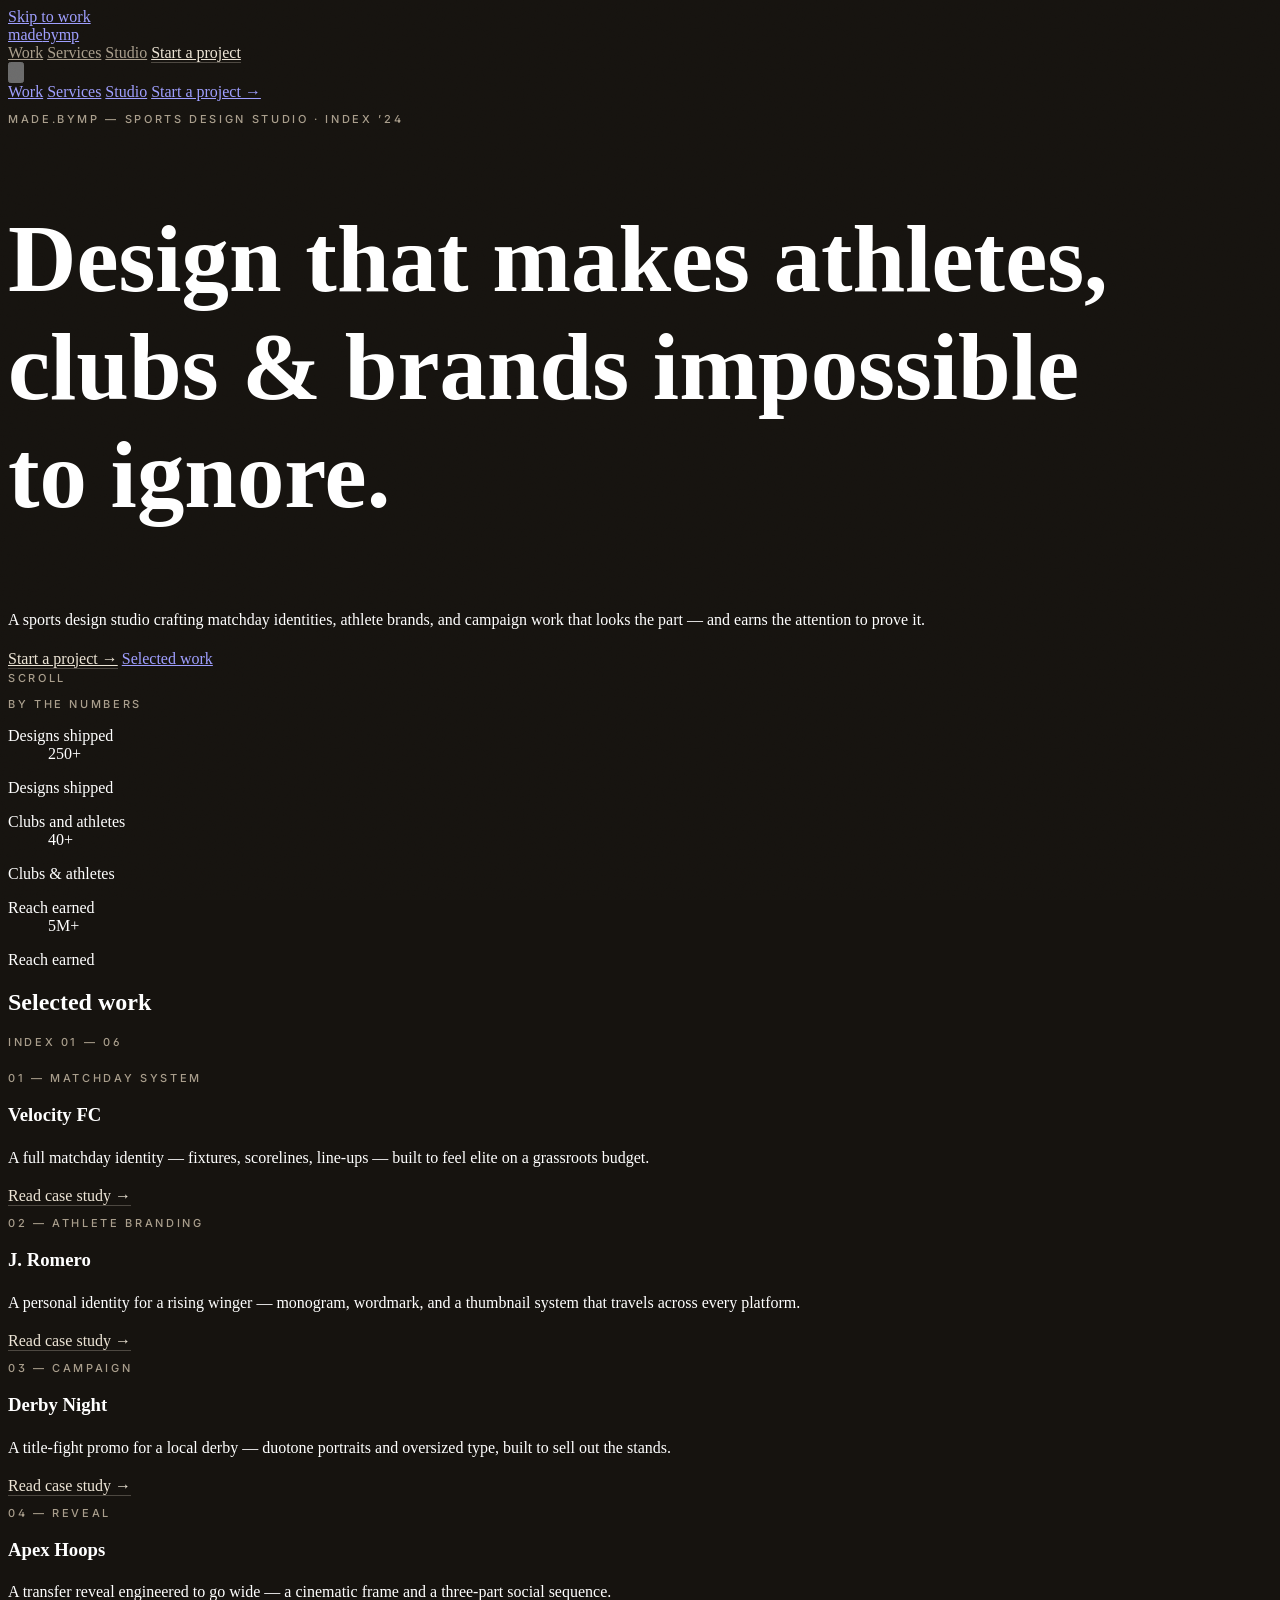
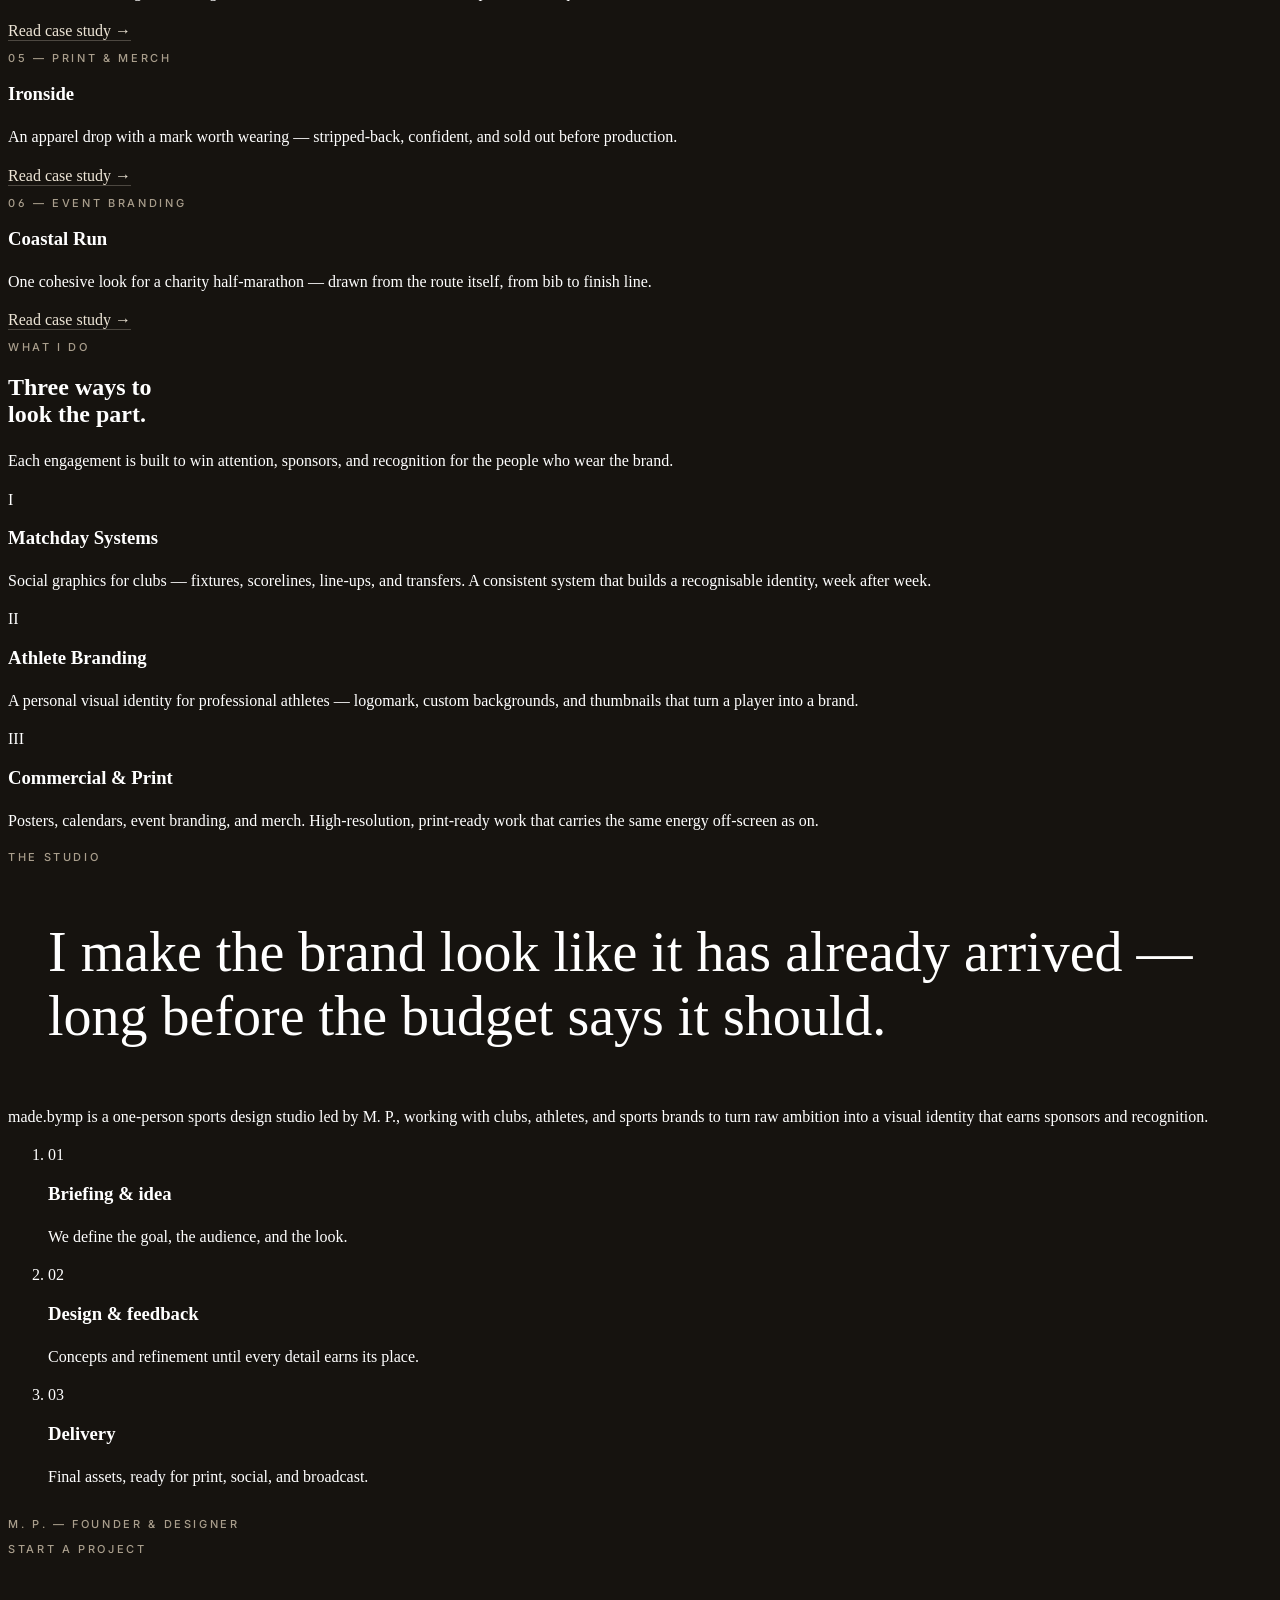
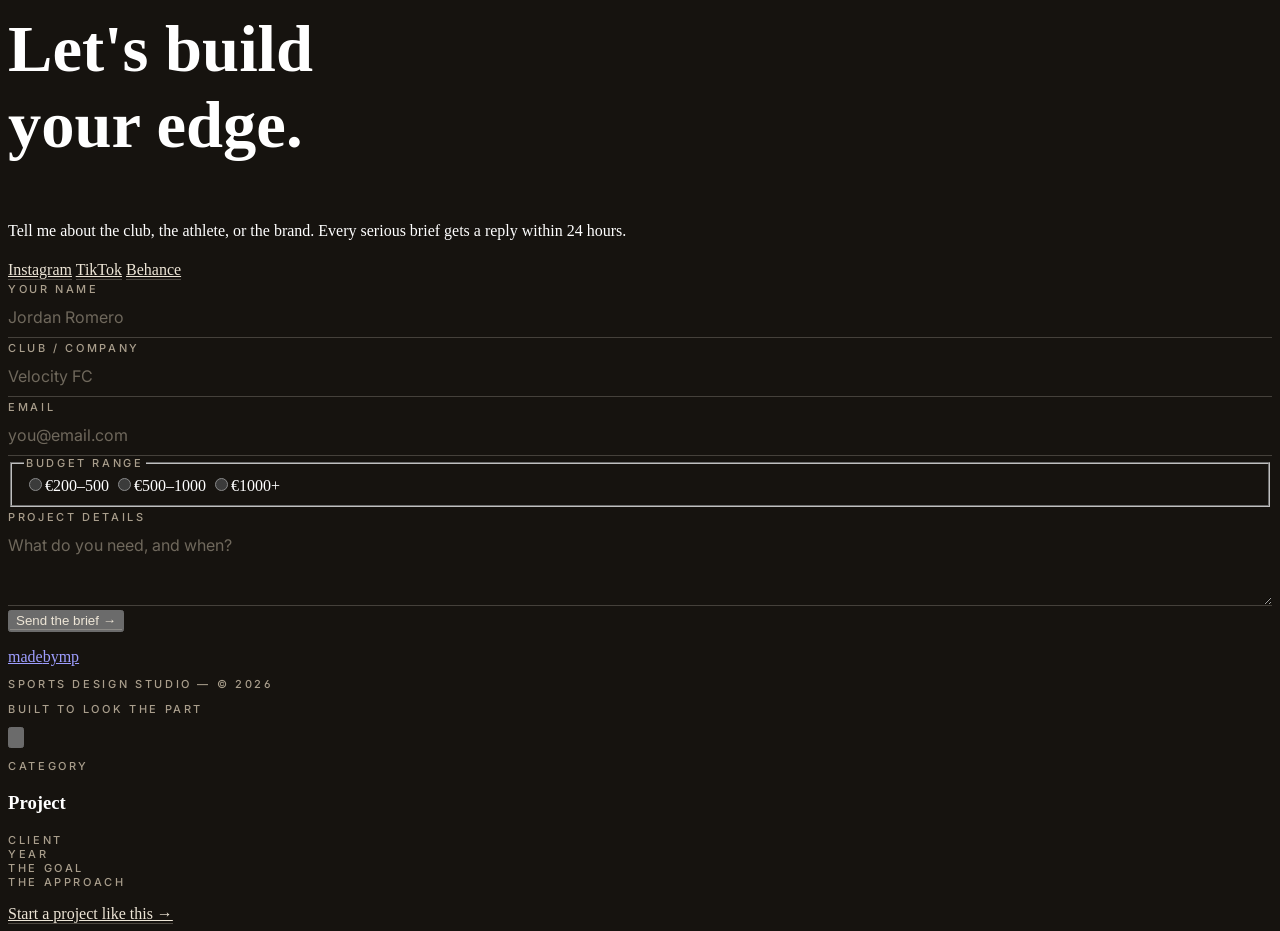
==== index.html @ 463c1ae0 "Add made.bymp sports design portfolio landing page Warm editorial single-page site (HTML + Tailwind " ====
<!DOCTYPE html>
<html lang="en" class="scroll-smooth">
<head>
  <meta charset="UTF-8" />
  <meta name="viewport" content="width=device-width, initial-scale=1.0" />
  <title>made.bymp — Sports Design Studio</title>
  <meta name="description" content="made.bymp — a sports design studio crafting matchday identities, athlete brands, and campaigns that look the part." />

  <!-- ============================================================= -->
  <!--  made.bymp · Sports Design Studio — Warm Editorial Lookbook    -->
  <!--  Stack: HTML + Tailwind (Play CDN) + Google Fonts (Fraunces/Inter)
  <!--                                                                -->
  <!--  >> ADD YOUR REAL CONTENT  (search this file for "EDIT:")      -->
  <!--   1. Drop images in /assets:  work-1.jpg … work-6.jpg, profile.jpg
  <!--      (sizes in assets/README.txt). Placeholders show until then.
  <!--   2. Stats numbers ...... STATS section                       -->
  <!--   3. Name / story ........ ABOUT section                       -->
  <!--   4. Socials ............. CONTACT section                      -->
  <!--   5. Email ............... <form data-email="…">               -->
  <!-- ============================================================= -->

  <link rel="preconnect" href="https://fonts.googleapis.com" />
  <link rel="preconnect" href="https://fonts.gstatic.com" crossorigin />
  <!-- Fraunces: warm optical serif (display, roman + italic). Inter: clean body. -->
  <link href="https://fonts.googleapis.com/css2?family=Fraunces:ital,opsz,wght@0,9..144,300;0,9..144,400;0,9..144,500;0,9..144,600;1,9..144,300;1,9..144,400;1,9..144,500&family=Inter:wght@400;500;600&display=swap" rel="stylesheet" />

  <script src="https://cdn.tailwindcss.com"></script>
  <script>
    tailwind.config = {
      theme: {
        extend: {
          colors: {
            bg:      '#16130F', // warm brown-black canvas
            surface: '#1E1A15', // raised surface (used sparingly)
            bone:    '#EDE5D6', // primary warm text
            stone:   '#A99E8C', // muted warm text
            clay:    '#C26B3F', // accent — tiny marks + hovers only
            line:    'rgba(237,229,214,0.12)',
          },
          fontFamily: {
            display: ['Fraunces', 'Georgia', 'serif'],
            sans:    ['Inter', 'system-ui', 'sans-serif'],
          },
          maxWidth: { shell: '1240px' },
        },
      },
    };
  </script>

  <style>
    :root { color-scheme: dark; }
    html, body { background:#16130F; }
    body { font-feature-settings: "ss01" on, "liga" on; }

    .font-display { font-optical-sizing: auto; }
    .prose-body { line-height: 1.65; }

    /* Eyebrow / catalogue label */
    .eyebrow {
      font-family: Inter, sans-serif; font-size: 11px; font-weight: 500;
      letter-spacing: 0.24em; text-transform: uppercase; color:#A99E8C;
    }

    /* Quiet typographic link with a clay underline that grows on hover */
    .link {
      position: relative; color:#EDE5D6; transition: color .25s ease;
      padding-bottom: 2px;
    }
    .link::after {
      content:''; position:absolute; left:0; bottom:0; height:1px; width:100%;
      background:currentColor; opacity:.25; transform: scaleX(1); transform-origin:left;
      transition: opacity .3s ease, background-color .3s ease;
    }
    .link:hover, .link:focus-visible { color:#C26B3F; }
    .link:hover::after, .link:focus-visible::after { opacity:1; background:#C26B3F; }

    /* Nav link: underline draws in from left */
    .nav-link { position:relative; color:#A99E8C; transition: color .25s ease; }
    .nav-link::after {
      content:''; position:absolute; left:0; bottom:-4px; height:1px; width:0; background:#C26B3F; transition: width .28s cubic-bezier(.16,1,.3,1);
    }
    .nav-link:hover, .nav-link:focus-visible { color:#EDE5D6; }
    .nav-link:hover::after, .nav-link:focus-visible::after { width:100%; }

    /* Underline-style form fields (no boxes) */
    .field {
      width:100%; background:transparent; border:0; border-bottom:1px solid rgba(237,229,214,0.22);
      padding:10px 0; color:#EDE5D6; font-family:Inter, sans-serif; font-size:16px;
      transition: border-color .25s ease;
    }
    .field::placeholder { color:#6f685c; }
    .field:focus { outline:none; border-color:#C26B3F; }
    textarea.field { resize:vertical; }

    /* Budget chips as quiet text toggles */
    .budget input:checked + span { color:#16130F; background:#EDE5D6; border-color:#EDE5D6; }
    .budget span { transition: color .2s ease, background-color .2s ease, border-color .2s ease; }

    /* Warm placeholder shown until real /assets images exist */
    .ph { position:relative; overflow:hidden; background:linear-gradient(150deg,#221d17 0%,#171410 100%); }
    .ph::after {
      content: attr(data-label); position:absolute; inset:0; display:flex; align-items:center; justify-content:center;
      font-family:Inter, sans-serif; font-size:11px; letter-spacing:.18em; text-transform:uppercase;
      color:rgba(237,229,214,0.28); text-align:center; padding:1rem;
    }
    img.is-broken { display:none; }

    /* Subtle film grain — warmth without glow. Static, very low opacity. */
    .grain {
      position:fixed; inset:0; z-index:1; pointer-events:none; opacity:.045; mix-blend-mode:overlay;
      background-image:url("data:image/svg+xml,%3Csvg xmlns='http://www.w3.org/2000/svg' width='180' height='180'%3E%3Cfilter id='n'%3E%3CfeTurbulence type='fractalNoise' baseFrequency='0.85' numOctaves='2'/%3E%3C/filter%3E%3Crect width='100%25' height='100%25' filter='url(%23n)'/%3E%3C/svg%3E");
    }

    .reveal { opacity:0; transform: translateY(20px); transition: opacity .8s cubic-bezier(.16,1,.3,1), transform .8s cubic-bezier(.16,1,.3,1); }
    .reveal.in { opacity:1; transform:none; }

    .work-img { transition: transform .7s cubic-bezier(.16,1,.3,1); }
    .work-item:hover .work-img { transform: scale(1.035); }

    @media (prefers-reduced-motion: reduce) {
      .reveal { opacity:1; transform:none; transition:none; }
      .work-img { transition:none; }
      html { scroll-behavior:auto; }
    }
  </style>
</head>

<body class="bg-bg font-sans text-bone antialiased selection:bg-clay selection:text-bone">
  <div class="grain" aria-hidden="true"></div>

  <a href="#work" class="sr-only focus:not-sr-only focus:fixed focus:z-50 focus:top-3 focus:left-3 focus:bg-bone focus:text-bg focus:px-4 focus:py-2 focus:rounded-sm focus:text-sm">Skip to work</a>

  <!-- ================= NAV ================= -->
  <header class="fixed inset-x-0 top-0 z-40">
    <div class="mx-auto max-w-shell px-5 sm:px-8">
      <nav class="flex items-center justify-between py-5">
        <a href="#top" class="group inline-flex items-baseline gap-1 font-display text-xl tracking-tight text-bone">
          <span>made</span><span class="mb-1 inline-block h-1.5 w-1.5 rounded-full bg-clay align-baseline"></span><span class="italic text-stone transition-colors group-hover:text-bone">bymp</span>
        </a>

        <div class="hidden items-center gap-9 text-sm md:flex">
          <a href="#work" class="nav-link">Work</a>
          <a href="#services" class="nav-link">Services</a>
          <a href="#about" class="nav-link">Studio</a>
          <a href="#contact" class="link text-sm">Start a project</a>
        </div>

        <button id="navToggle" aria-label="Open menu" aria-expanded="false" aria-controls="mobileMenu" class="md:hidden inline-flex h-10 w-10 items-center justify-center text-bone cursor-pointer">
          <svg class="h-5 w-5" viewBox="0 0 24 24" fill="none" stroke="currentColor" stroke-width="1.5" stroke-linecap="round"><path d="M3 7h18M3 17h18"/></svg>
        </button>
      </nav>

      <div id="mobileMenu" class="md:hidden hidden border-t border-line pb-4 pt-2">
        <a href="#work" class="block py-3 text-stone hover:text-bone">Work</a>
        <a href="#services" class="block py-3 text-stone hover:text-bone">Services</a>
        <a href="#about" class="block py-3 text-stone hover:text-bone">Studio</a>
        <a href="#contact" class="block py-3 text-clay">Start a project →</a>
      </div>
    </div>
  </header>

  <main id="top">
  <!-- ================= HERO (centered, max focus) ================= -->
  <section class="relative flex min-h-[100svh] flex-col items-center justify-center px-5 text-center sm:px-8">
    <p class="reveal eyebrow">made.bymp — Sports Design Studio · Index ’24</p>

    <h1 class="reveal mt-8 max-w-5xl font-display font-light leading-[1.02] tracking-[-0.01em] text-bone" style="font-size:clamp(2.6rem,7.4vw,6.4rem)">
      Design that makes athletes,<br class="hidden sm:block" />
      clubs &amp; brands <span class="italic font-normal text-bone">impossible<br class="hidden sm:block" /> to ignore.</span>
    </h1>

    <p class="reveal prose-body mt-9 max-w-xl text-base text-stone sm:text-lg">
      A sports design studio crafting matchday identities, athlete brands, and campaign work that looks the part — and earns the attention to prove it.
    </p>

    <div class="reveal mt-11 flex items-center gap-8">
      <a href="#contact" class="link text-base">Start a project →</a>
      <a href="#work" class="text-base text-stone transition-colors hover:text-bone">Selected work</a>
    </div>

    <div aria-hidden="true" class="absolute bottom-8 left-1/2 -translate-x-1/2">
      <span class="eyebrow text-[10px] text-stone/70">Scroll</span>
    </div>
  </section>

  <!-- ================= STATS (asymmetric editorial row) ================= -->
  <!-- EDIT: replace numbers + labels -->
  <section aria-label="By the numbers" class="border-t border-line">
    <div class="mx-auto max-w-shell px-5 py-16 sm:px-8 sm:py-20">
      <div class="grid gap-10 sm:grid-cols-12 sm:items-end">
        <p class="reveal eyebrow sm:col-span-3">By the numbers</p>
        <dl class="reveal grid grid-cols-1 gap-10 sm:col-span-9 sm:grid-cols-3">
          <div>
            <dt class="sr-only">Designs shipped</dt>
            <dd class="font-display text-5xl font-light leading-none text-bone sm:text-6xl">250<span class="text-clay">+</span></dd>
            <p class="mt-3 text-sm text-stone">Designs shipped</p>
          </div>
          <div>
            <dt class="sr-only">Clubs and athletes</dt>
            <dd class="font-display text-5xl font-light leading-none text-bone sm:text-6xl">40<span class="text-clay">+</span></dd>
            <p class="mt-3 text-sm text-stone">Clubs &amp; athletes</p>
          </div>
          <div>
            <dt class="sr-only">Reach earned</dt>
            <dd class="font-display text-5xl font-light leading-none text-bone sm:text-6xl">5<span class="text-clay">M+</span></dd>
            <p class="mt-3 text-sm text-stone">Reach earned</p>
          </div>
        </dl>
      </div>
    </div>
  </section>

  <!-- ================= SELECTED WORK (alternating editorial rows) ================= -->
  <!-- EDIT: drop images /assets/work-1.jpg … work-6.jpg ; edit case-study text on each .work-item -->
  <section id="work" class="scroll-mt-24 border-t border-line py-20 sm:py-28">
    <div class="mx-auto max-w-shell px-5 sm:px-8">
      <div class="reveal flex items-end justify-between">
        <h2 class="font-display text-4xl font-light tracking-[-0.01em] sm:text-6xl">Selected work</h2>
        <p class="eyebrow hidden sm:block">Index 01 — 06</p>
      </div>

      <div class="mt-16 space-y-20 sm:space-y-28">

        <!-- 01 — image left -->
        <article class="work-item reveal grid cursor-pointer gap-6 sm:grid-cols-12 sm:items-center" tabindex="0" role="button"
          data-title="Velocity FC — Matchday System" data-cat="Matchday System" data-client="Velocity FC" data-year="2024"
          data-goal="Give a semi-pro club a matchday identity that looked Champions-League-grade on a grassroots budget."
          data-approach="A modular template family with locked typography and a single warm accent, so every fixture, score, and line-up reads as the same club at a glance.">
          <div class="overflow-hidden sm:col-span-7">
            <div class="ph aspect-[16/11]" data-label="assets/work-1.jpg">
              <img src="assets/work-1.jpg" alt="Velocity FC matchday graphics system" loading="lazy" class="work-img h-full w-full object-cover" />
            </div>
          </div>
          <div class="sm:col-span-5 sm:pl-6">
            <p class="eyebrow">01 — Matchday System</p>
            <h3 class="mt-4 font-display text-3xl font-light leading-tight sm:text-4xl">Velocity FC</h3>
            <p class="prose-body mt-4 max-w-sm text-stone">A full matchday identity — fixtures, scorelines, line-ups — built to feel elite on a grassroots budget.</p>
            <span class="link mt-6 inline-block text-sm">Read case study →</span>
          </div>
        </article>

        <!-- 02 — image right, offset -->
        <article class="work-item reveal grid cursor-pointer gap-6 sm:grid-cols-12 sm:items-center" tabindex="0" role="button"
          data-title="J. Romero — Athlete Identity" data-cat="Athlete Branding" data-client="Jordan Romero" data-year="2024"
          data-goal="Build a personal brand for a rising winger ahead of a transfer window and a new YouTube channel."
          data-approach="A monogram, a confident wordmark, and a thumbnail system tuned for click-through — consistent across kit, socials, and video.">
          <div class="order-2 sm:order-1 sm:col-span-5 sm:pr-6">
            <p class="eyebrow">02 — Athlete Branding</p>
            <h3 class="mt-4 font-display text-3xl font-light leading-tight sm:text-4xl"><span class="italic">J.</span> Romero</h3>
            <p class="prose-body mt-4 max-w-sm text-stone">A personal identity for a rising winger — monogram, wordmark, and a thumbnail system that travels across every platform.</p>
            <span class="link mt-6 inline-block text-sm">Read case study →</span>
          </div>
          <div class="order-1 overflow-hidden sm:order-2 sm:col-span-7">
            <div class="ph aspect-[16/12]" data-label="assets/work-2.jpg">
              <img src="assets/work-2.jpg" alt="Jordan Romero athlete branding identity" loading="lazy" class="work-img h-full w-full object-cover" />
            </div>
          </div>
        </article>

        <!-- 03 — narrow image left, big caption (varied rhythm) -->
        <article class="work-item reveal grid cursor-pointer gap-6 sm:grid-cols-12 sm:items-center" tabindex="0" role="button"
          data-title="Derby Night — Campaign Poster" data-cat="Campaign" data-client="Northside Derby" data-year="2023"
          data-goal="Sell out a local derby with a poster that felt like a title-fight promo."
          data-approach="High-contrast duotone portraits, oversized condensed type, and a print-ready layout that scaled from story to A1.">
          <div class="overflow-hidden sm:col-span-5">
            <div class="ph aspect-[4/5]" data-label="assets/work-3.jpg">
              <img src="assets/work-3.jpg" alt="Northside Derby campaign poster" loading="lazy" class="work-img h-full w-full object-cover" />
            </div>
          </div>
          <div class="sm:col-span-7 sm:pl-6">
            <p class="eyebrow">03 — Campaign</p>
            <h3 class="mt-4 font-display text-3xl font-light leading-tight sm:text-5xl">Derby Night</h3>
            <p class="prose-body mt-4 max-w-md text-stone">A title-fight promo for a local derby — duotone portraits and oversized type, built to sell out the stands.</p>
            <span class="link mt-6 inline-block text-sm">Read case study →</span>
          </div>
        </article>

        <!-- 04 — image right -->
        <article class="work-item reveal grid cursor-pointer gap-6 sm:grid-cols-12 sm:items-center" tabindex="0" role="button"
          data-title="Apex Hoops — Transfer Reveal" data-cat="Matchday System" data-client="Apex Hoops" data-year="2024"
          data-goal="Make a signing announcement fans would share before the official club account posted it."
          data-approach="A cinematic reveal frame, jersey-number lockup, and a three-frame social sequence that built anticipation.">
          <div class="order-2 sm:order-1 sm:col-span-5 sm:pr-6">
            <p class="eyebrow">04 — Reveal</p>
            <h3 class="mt-4 font-display text-3xl font-light leading-tight sm:text-4xl">Apex Hoops</h3>
            <p class="prose-body mt-4 max-w-sm text-stone">A transfer reveal engineered to go wide — a cinematic frame and a three-part social sequence.</p>
            <span class="link mt-6 inline-block text-sm">Read case study →</span>
          </div>
          <div class="order-1 overflow-hidden sm:order-2 sm:col-span-7">
            <div class="ph aspect-[16/11]" data-label="assets/work-4.jpg">
              <img src="assets/work-4.jpg" alt="Apex Hoops transfer reveal graphic" loading="lazy" class="work-img h-full w-full object-cover" />
            </div>
          </div>
        </article>

        <!-- 05 — image left -->
        <article class="work-item reveal grid cursor-pointer gap-6 sm:grid-cols-12 sm:items-center" tabindex="0" role="button"
          data-title="Ironside Gym — Merch Line" data-cat="Print & Merch" data-client="Ironside Strength" data-year="2023"
          data-goal="Launch a gym apparel drop with a mark members would actually wear in the street."
          data-approach="A stripped-back wordmark, one warm hit of colour, and garment mockups that sold the drop before production.">
          <div class="overflow-hidden sm:col-span-7">
            <div class="ph aspect-[16/11]" data-label="assets/work-5.jpg">
              <img src="assets/work-5.jpg" alt="Ironside Strength merch line design" loading="lazy" class="work-img h-full w-full object-cover" />
            </div>
          </div>
          <div class="sm:col-span-5 sm:pl-6">
            <p class="eyebrow">05 — Print &amp; Merch</p>
            <h3 class="mt-4 font-display text-3xl font-light leading-tight sm:text-4xl">Ironside</h3>
            <p class="prose-body mt-4 max-w-sm text-stone">An apparel drop with a mark worth wearing — stripped-back, confident, and sold out before production.</p>
            <span class="link mt-6 inline-block text-sm">Read case study →</span>
          </div>
        </article>

        <!-- 06 — image right -->
        <article class="work-item reveal grid cursor-pointer gap-6 sm:grid-cols-12 sm:items-center" tabindex="0" role="button"
          data-title="Coastal Run — Event Branding" data-cat="Event Branding" data-client="Coastal Half Marathon" data-year="2024"
          data-goal="Give a charity half-marathon a cohesive look across bibs, banners, and the finish-line gantry."
          data-approach="A route-line motif drawn from the actual course, paired with a confident sans and a calm, warm palette.">
          <div class="order-2 sm:order-1 sm:col-span-5 sm:pr-6">
            <p class="eyebrow">06 — Event Branding</p>
            <h3 class="mt-4 font-display text-3xl font-light leading-tight sm:text-4xl"><span class="italic">Coastal</span> Run</h3>
            <p class="prose-body mt-4 max-w-sm text-stone">One cohesive look for a charity half-marathon — drawn from the route itself, from bib to finish line.</p>
            <span class="link mt-6 inline-block text-sm">Read case study →</span>
          </div>
          <div class="order-1 overflow-hidden sm:order-2 sm:col-span-7">
            <div class="ph aspect-[16/12]" data-label="assets/work-6.jpg">
              <img src="assets/work-6.jpg" alt="Coastal Half Marathon event branding" loading="lazy" class="work-img h-full w-full object-cover" />
            </div>
          </div>
        </article>

      </div>
    </div>
  </section>

  <!-- ================= SERVICES (split, heavy type contrast) ================= -->
  <section id="services" class="scroll-mt-24 border-t border-line py-20 sm:py-28">
    <div class="mx-auto max-w-shell px-5 sm:px-8">
      <div class="grid gap-12 sm:grid-cols-12">
        <!-- sticky statement column -->
        <div class="sm:col-span-4">
          <div class="sm:sticky sm:top-28">
            <p class="reveal eyebrow">What I do</p>
            <h2 class="reveal mt-5 font-display text-4xl font-light leading-[1.05] tracking-[-0.01em] sm:text-5xl">
              Three ways to<br /><span class="italic">look the part.</span>
            </h2>
            <p class="reveal prose-body mt-6 max-w-xs text-stone">Each engagement is built to win attention, sponsors, and recognition for the people who wear the brand.</p>
          </div>
        </div>

        <!-- enumerated service rows -->
        <div class="sm:col-span-8">
          <div class="reveal flex flex-col gap-px border-t border-line">
            <div class="grid gap-4 py-9 sm:grid-cols-12 sm:items-baseline">
              <span class="font-display text-2xl font-light text-clay sm:col-span-1">I</span>
              <div class="sm:col-span-11">
                <h3 class="font-display text-3xl font-light sm:text-4xl">Matchday Systems</h3>
                <p class="prose-body mt-3 max-w-md text-stone">Social graphics for clubs — fixtures, scorelines, line-ups, and transfers. A consistent system that builds a recognisable identity, week after week.</p>
              </div>
            </div>
            <div class="grid gap-4 border-t border-line py-9 sm:grid-cols-12 sm:items-baseline">
              <span class="font-display text-2xl font-light text-clay sm:col-span-1">II</span>
              <div class="sm:col-span-11">
                <h3 class="font-display text-3xl font-light sm:text-4xl">Athlete Branding</h3>
                <p class="prose-body mt-3 max-w-md text-stone">A personal visual identity for professional athletes — logomark, custom backgrounds, and thumbnails that turn a player into a brand.</p>
              </div>
            </div>
            <div class="grid gap-4 border-t border-line py-9 sm:grid-cols-12 sm:items-baseline">
              <span class="font-display text-2xl font-light text-clay sm:col-span-1">III</span>
              <div class="sm:col-span-11">
                <h3 class="font-display text-3xl font-light sm:text-4xl">Commercial &amp; Print</h3>
                <p class="prose-body mt-3 max-w-md text-stone">Posters, calendars, event branding, and merch. High-resolution, print-ready work that carries the same energy off-screen as on.</p>
              </div>
            </div>
          </div>
        </div>
      </div>
    </div>
  </section>

  <!-- ================= ABOUT + PROCESS (split, pull-quote) ================= -->
  <!-- EDIT: profile.jpg, real name, story -->
  <section id="about" class="scroll-mt-24 border-t border-line py-20 sm:py-28">
    <div class="mx-auto max-w-shell px-5 sm:px-8">
      <div class="grid gap-14 sm:grid-cols-12 sm:gap-12">
        <!-- pull quote statement -->
        <div class="sm:col-span-7">
          <p class="reveal eyebrow">The studio</p>
          <blockquote class="reveal mt-6 font-display font-light leading-[1.08] tracking-[-0.01em] text-bone" style="font-size:clamp(1.9rem,4.4vw,3.5rem)">
            I make the brand look like it has <span class="italic">already arrived</span> — long before the budget says it should.
          </blockquote>
          <p class="reveal prose-body mt-8 max-w-md text-stone">
            <!-- EDIT: swap in your real name/initial and story -->
            made.bymp is a one-person sports design studio led by <span class="text-bone">M. P.</span>, working with clubs, athletes, and sports brands to turn raw ambition into a visual identity that earns sponsors and recognition.
          </p>

          <!-- Process: a genuine sequence -->
          <ol class="reveal mt-12 max-w-md divide-y divide-line border-t border-line">
            <li class="flex gap-5 py-5">
              <span class="font-display text-lg font-light text-clay">01</span>
              <div><h3 class="font-display text-xl font-light">Briefing &amp; idea</h3><p class="prose-body mt-1 text-sm text-stone">We define the goal, the audience, and the look.</p></div>
            </li>
            <li class="flex gap-5 py-5">
              <span class="font-display text-lg font-light text-clay">02</span>
              <div><h3 class="font-display text-xl font-light">Design &amp; feedback</h3><p class="prose-body mt-1 text-sm text-stone">Concepts and refinement until every detail earns its place.</p></div>
            </li>
            <li class="flex gap-5 py-5">
              <span class="font-display text-lg font-light text-clay">03</span>
              <div><h3 class="font-display text-xl font-light">Delivery</h3><p class="prose-body mt-1 text-sm text-stone">Final assets, ready for print, social, and broadcast.</p></div>
            </li>
          </ol>
        </div>

        <!-- portrait -->
        <div class="reveal sm:col-span-5">
          <div class="ph aspect-[4/5]" data-label="assets/profile.jpg">
            <img src="assets/profile.jpg" alt="Portrait of M. P., founder of made.bymp" loading="lazy" class="h-full w-full object-cover" />
          </div>
          <p class="mt-4 eyebrow">M. P. — Founder &amp; Designer</p>
        </div>
      </div>
    </div>
  </section>

  <!-- ================= CONTACT (statement + underline form) ================= -->
  <!-- EDIT: data-email + socials -->
  <section id="contact" class="scroll-mt-24 border-t border-line py-20 sm:py-28">
    <div class="mx-auto max-w-shell px-5 sm:px-8">
      <div class="grid gap-14 sm:grid-cols-12 sm:gap-12">
        <div class="sm:col-span-5">
          <p class="reveal eyebrow">Start a project</p>
          <h2 class="reveal mt-6 font-display font-light leading-[1.04] tracking-[-0.01em]" style="font-size:clamp(2.4rem,5.2vw,4.5rem)">
            Let's build<br /><span class="italic">your edge.</span>
          </h2>
          <p class="reveal prose-body mt-6 max-w-xs text-stone">Tell me about the club, the athlete, or the brand. Every serious brief gets a reply within 24 hours.</p>
          <div class="reveal mt-9 flex flex-wrap gap-7 text-sm">
            <a href="#" class="link">Instagram</a>
            <a href="#" class="link">TikTok</a>
            <a href="#" class="link">Behance</a>
          </div>
        </div>

        <div class="reveal sm:col-span-7">
          <form id="briefForm" data-email="hello@madebymp.com" novalidate class="grid gap-8">
            <div class="grid gap-8 sm:grid-cols-2">
              <div>
                <label for="name" class="eyebrow mb-2 block">Your name</label>
                <input id="name" name="name" type="text" autocomplete="name" required class="field" placeholder="Jordan Romero" />
              </div>
              <div>
                <label for="org" class="eyebrow mb-2 block">Club / company</label>
                <input id="org" name="org" type="text" autocomplete="organization" class="field" placeholder="Velocity FC" />
              </div>
            </div>

            <div>
              <label for="email" class="eyebrow mb-2 block">Email</label>
              <input id="email" name="email" type="email" autocomplete="email" required class="field" placeholder="you@email.com" />
            </div>

            <fieldset>
              <legend class="eyebrow mb-3">Budget range</legend>
              <div class="flex flex-wrap gap-3">
                <label class="budget cursor-pointer"><input type="radio" name="budget" value="€200–€500" class="sr-only" /><span class="block border border-line px-4 py-2 text-sm text-stone">€200–500</span></label>
                <label class="budget cursor-pointer"><input type="radio" name="budget" value="€500–€1000" class="sr-only" /><span class="block border border-line px-4 py-2 text-sm text-stone">€500–1000</span></label>
                <label class="budget cursor-pointer"><input type="radio" name="budget" value="€1000+" class="sr-only" /><span class="block border border-line px-4 py-2 text-sm text-stone">€1000+</span></label>
              </div>
            </fieldset>

            <div>
              <label for="brief" class="eyebrow mb-2 block">Project details</label>
              <textarea id="brief" name="brief" rows="3" required class="field" placeholder="What do you need, and when?"></textarea>
            </div>

            <div class="flex items-center gap-6">
              <button type="submit" class="link text-base cursor-pointer">Send the brief →</button>
              <p id="formMsg" role="status" aria-live="polite" class="text-sm text-stone"></p>
            </div>
          </form>
        </div>
      </div>
    </div>
  </section>
  </main>

  <!-- ================= FOOTER ================= -->
  <footer class="border-t border-line py-10">
    <div class="mx-auto flex max-w-shell flex-col items-center justify-between gap-4 px-5 sm:flex-row sm:px-8">
      <a href="#top" class="inline-flex items-baseline gap-1 font-display text-lg">made<span class="mb-1 inline-block h-1 w-1 rounded-full bg-clay"></span><span class="italic text-stone">bymp</span></a>
      <p class="eyebrow text-stone/70">Sports Design Studio — © <span id="year">2024</span></p>
      <p class="eyebrow text-stone/70">Built to look the part</p>
    </div>
  </footer>

  <!-- ================= CASE-STUDY LIGHTBOX ================= -->
  <div id="lightbox" class="fixed inset-0 z-50 hidden items-center justify-center p-4">
    <div data-close class="absolute inset-0 bg-bg/90"></div>
    <div role="dialog" aria-modal="true" aria-labelledby="lbTitle" class="relative z-10 max-h-[88vh] w-full max-w-3xl overflow-y-auto bg-surface">
      <button data-close aria-label="Close" class="absolute right-4 top-4 z-10 inline-flex h-10 w-10 items-center justify-center text-bone cursor-pointer hover:text-clay">
        <svg class="h-5 w-5" viewBox="0 0 24 24" fill="none" stroke="currentColor" stroke-width="1.5" stroke-linecap="round"><path d="M6 6l12 12M18 6 6 18"/></svg>
      </button>
      <div class="ph aspect-[16/10] w-full" id="lbImageWrap" data-label="project image">
        <img id="lbImage" src="" alt="" class="h-full w-full object-cover" />
      </div>
      <div class="p-7 sm:p-10">
        <p id="lbCat" class="eyebrow text-clay">Category</p>
        <h3 id="lbTitle" class="mt-3 font-display text-3xl font-light sm:text-4xl">Project</h3>
        <dl class="mt-8 grid gap-7 sm:grid-cols-2">
          <div><dt class="eyebrow text-stone/70">Client</dt><dd id="lbClient" class="prose-body mt-2 text-bone"></dd></div>
          <div><dt class="eyebrow text-stone/70">Year</dt><dd id="lbYear" class="prose-body mt-2 text-bone"></dd></div>
          <div class="sm:col-span-2"><dt class="eyebrow text-stone/70">The goal</dt><dd id="lbGoal" class="prose-body mt-2 text-stone"></dd></div>
          <div class="sm:col-span-2"><dt class="eyebrow text-stone/70">The approach</dt><dd id="lbApproach" class="prose-body mt-2 text-stone"></dd></div>
        </dl>
        <a href="#contact" data-close class="link mt-9 inline-block text-sm">Start a project like this →</a>
      </div>
    </div>
  </div>

  <script>
    document.getElementById('year').textContent = new Date().getFullYear();

    // Broken image -> warm placeholder (clean preview before real assets exist)
    document.querySelectorAll('img').forEach(function (img) {
      img.addEventListener('error', function () { img.classList.add('is-broken'); });
      if (img.complete && img.naturalWidth === 0) img.classList.add('is-broken');
    });

    // Mobile nav
    var navToggle = document.getElementById('navToggle');
    var mobileMenu = document.getElementById('mobileMenu');
    navToggle.addEventListener('click', function () {
      var open = mobileMenu.classList.toggle('hidden') === false;
      navToggle.setAttribute('aria-expanded', String(open));
    });
    mobileMenu.querySelectorAll('a').forEach(function (a) {
      a.addEventListener('click', function () { mobileMenu.classList.add('hidden'); navToggle.setAttribute('aria-expanded', 'false'); });
    });

    // Scroll reveal
    var reduce = window.matchMedia('(prefers-reduced-motion: reduce)').matches;
    var reveals = document.querySelectorAll('.reveal');
    if (reduce || !('IntersectionObserver' in window)) {
      reveals.forEach(function (el) { el.classList.add('in'); });
    } else {
      var io = new IntersectionObserver(function (entries) {
        entries.forEach(function (e) { if (e.isIntersecting) { e.target.classList.add('in'); io.unobserve(e.target); } });
      }, { threshold: 0.12 });
      reveals.forEach(function (el) { io.observe(el); });
    }

    // Case-study lightbox
    var lightbox = document.getElementById('lightbox');
    var lastFocused = null;
    function openLightbox(item) {
      lastFocused = item;
      document.getElementById('lbTitle').textContent = item.dataset.title;
      document.getElementById('lbCat').textContent = item.dataset.cat;
      document.getElementById('lbClient').textContent = item.dataset.client;
      document.getElementById('lbYear').textContent = item.dataset.year;
      document.getElementById('lbGoal').textContent = item.dataset.goal;
      document.getElementById('lbApproach').textContent = item.dataset.approach;
      var img = item.querySelector('img'), lbImg = document.getElementById('lbImage');
      document.getElementById('lbImageWrap').setAttribute('data-label', item.dataset.title);
      lbImg.classList.remove('is-broken');
      lbImg.src = img.getAttribute('src'); lbImg.alt = img.getAttribute('alt');
      if (img.classList.contains('is-broken')) lbImg.classList.add('is-broken');
      lightbox.classList.remove('hidden'); lightbox.classList.add('flex');
      document.body.style.overflow = 'hidden';
      lightbox.querySelector('[data-close]').focus();
    }
    function closeLightbox() {
      lightbox.classList.add('hidden'); lightbox.classList.remove('flex');
      document.body.style.overflow = '';
      if (lastFocused) lastFocused.focus();
    }
    document.querySelectorAll('.work-item').forEach(function (item) {
      item.addEventListener('click', function () { openLightbox(item); });
      item.addEventListener('keydown', function (e) {
        if (e.key === 'Enter' || e.key === ' ') { e.preventDefault(); openLightbox(item); }
      });
    });
    lightbox.querySelectorAll('[data-close]').forEach(function (el) { el.addEventListener('click', closeLightbox); });
    document.addEventListener('keydown', function (e) {
      if (e.key === 'Escape' && !lightbox.classList.contains('hidden')) closeLightbox();
    });

    // Contact form -> pre-filled email (no backend). Swap to Formspree/Getform for inbox delivery.
    var form = document.getElementById('briefForm');
    form.addEventListener('submit', function (e) {
      e.preventDefault();
      if (!form.checkValidity()) { form.reportValidity(); return; }
      var to = form.getAttribute('data-email');
      var name = form.name.value, org = form.org.value || '—', email = form.email.value;
      var budget = (form.querySelector('input[name="budget"]:checked') || {}).value || 'Not set';
      var brief = form.brief.value;
      var subject = 'New project brief — ' + name;
      var body = 'Name: ' + name + '\r\nClub/Company: ' + org + '\r\nEmail: ' + email +
                 '\r\nBudget: ' + budget + '\r\n\r\nProject:\r\n' + brief;
      document.getElementById('formMsg').textContent = 'Opening your email app…';
      window.location.href = 'mailto:' + to + '?subject=' + encodeURIComponent(subject) + '&body=' + encodeURIComponent(body);
    });
  </script>
</body>
</html>
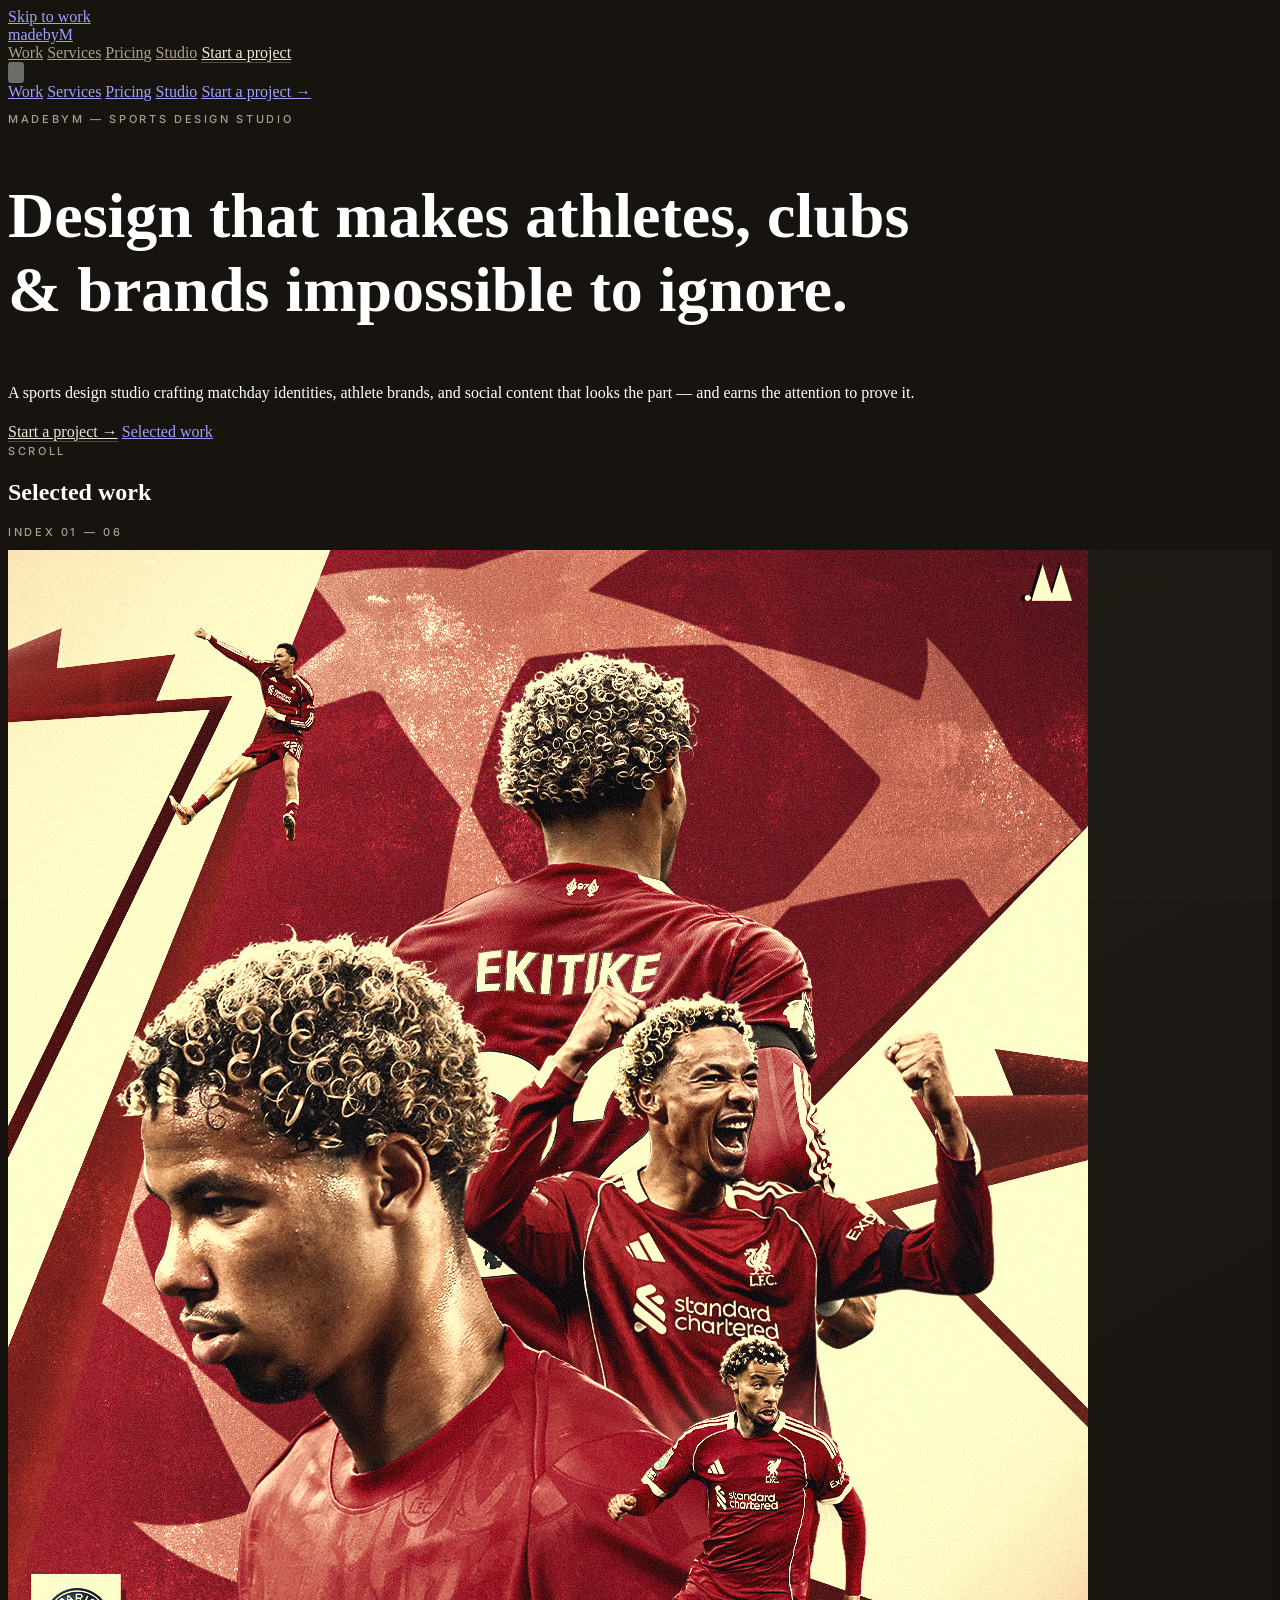
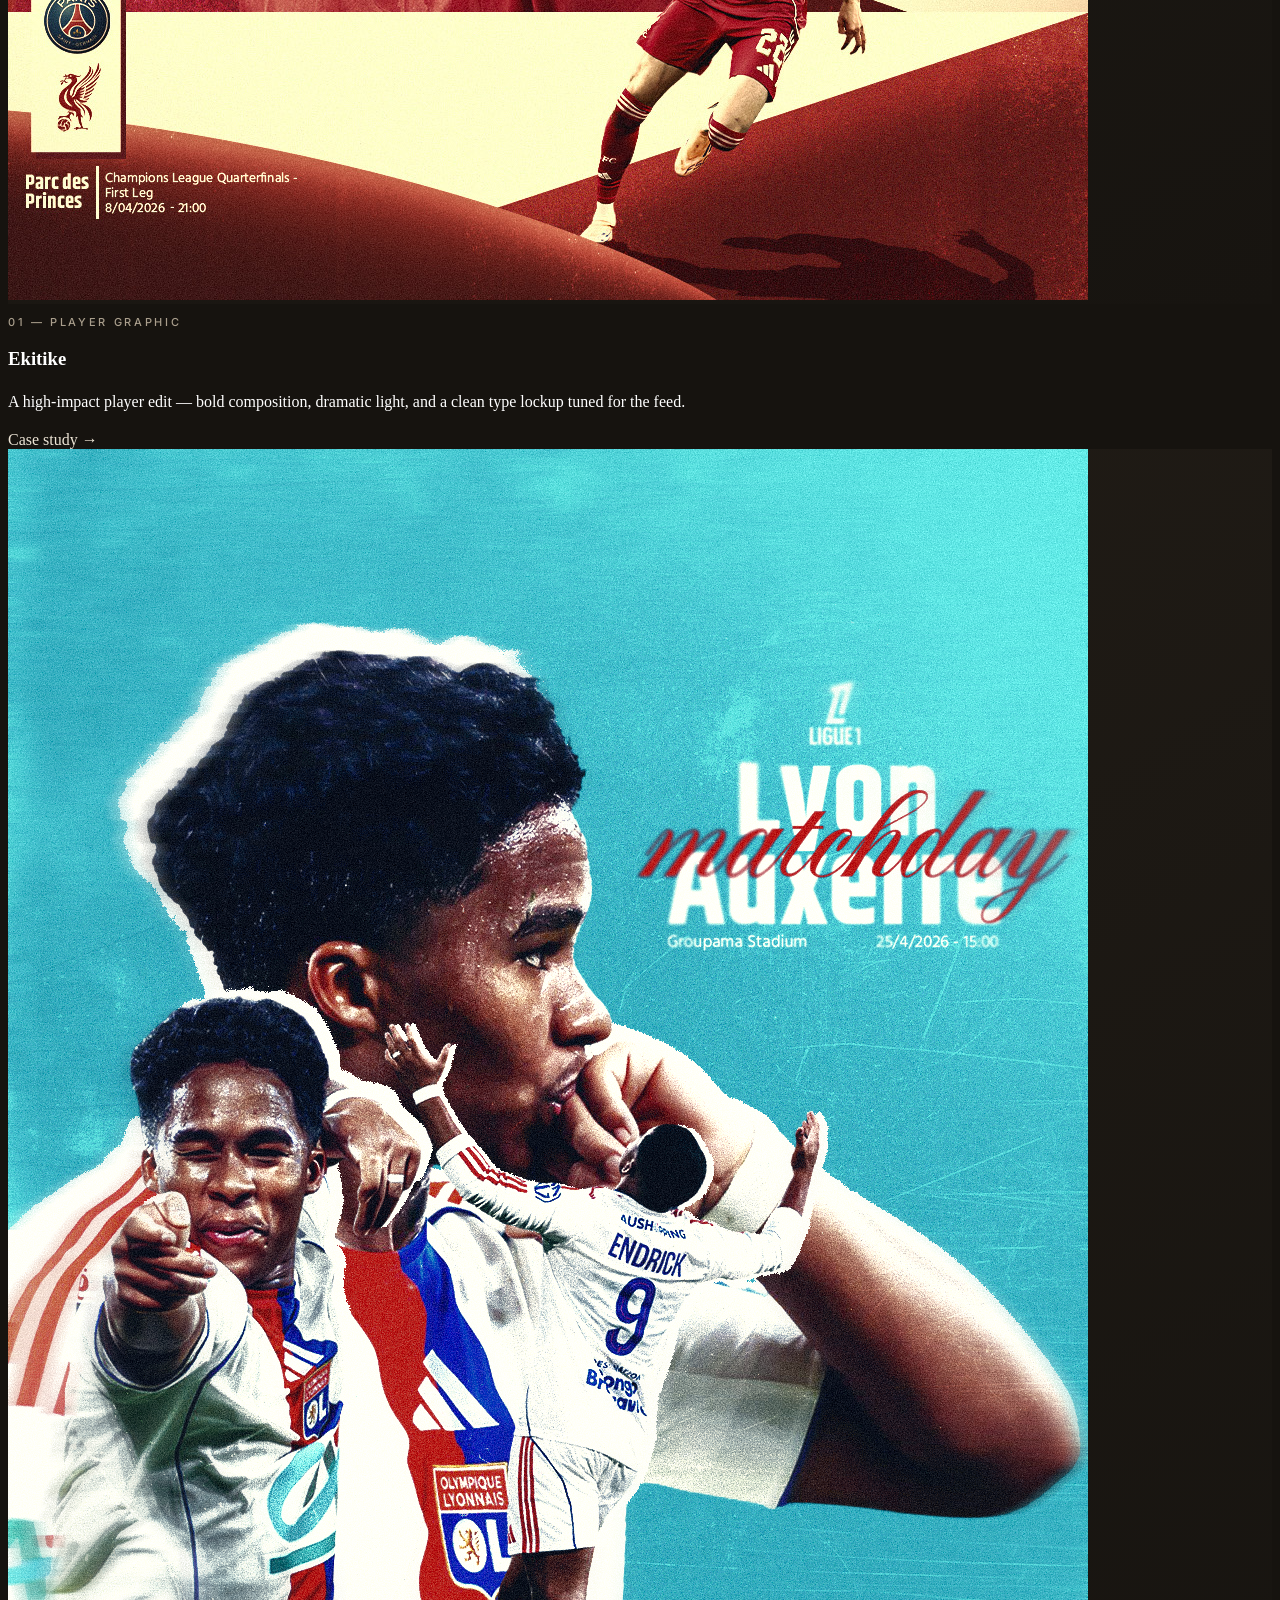
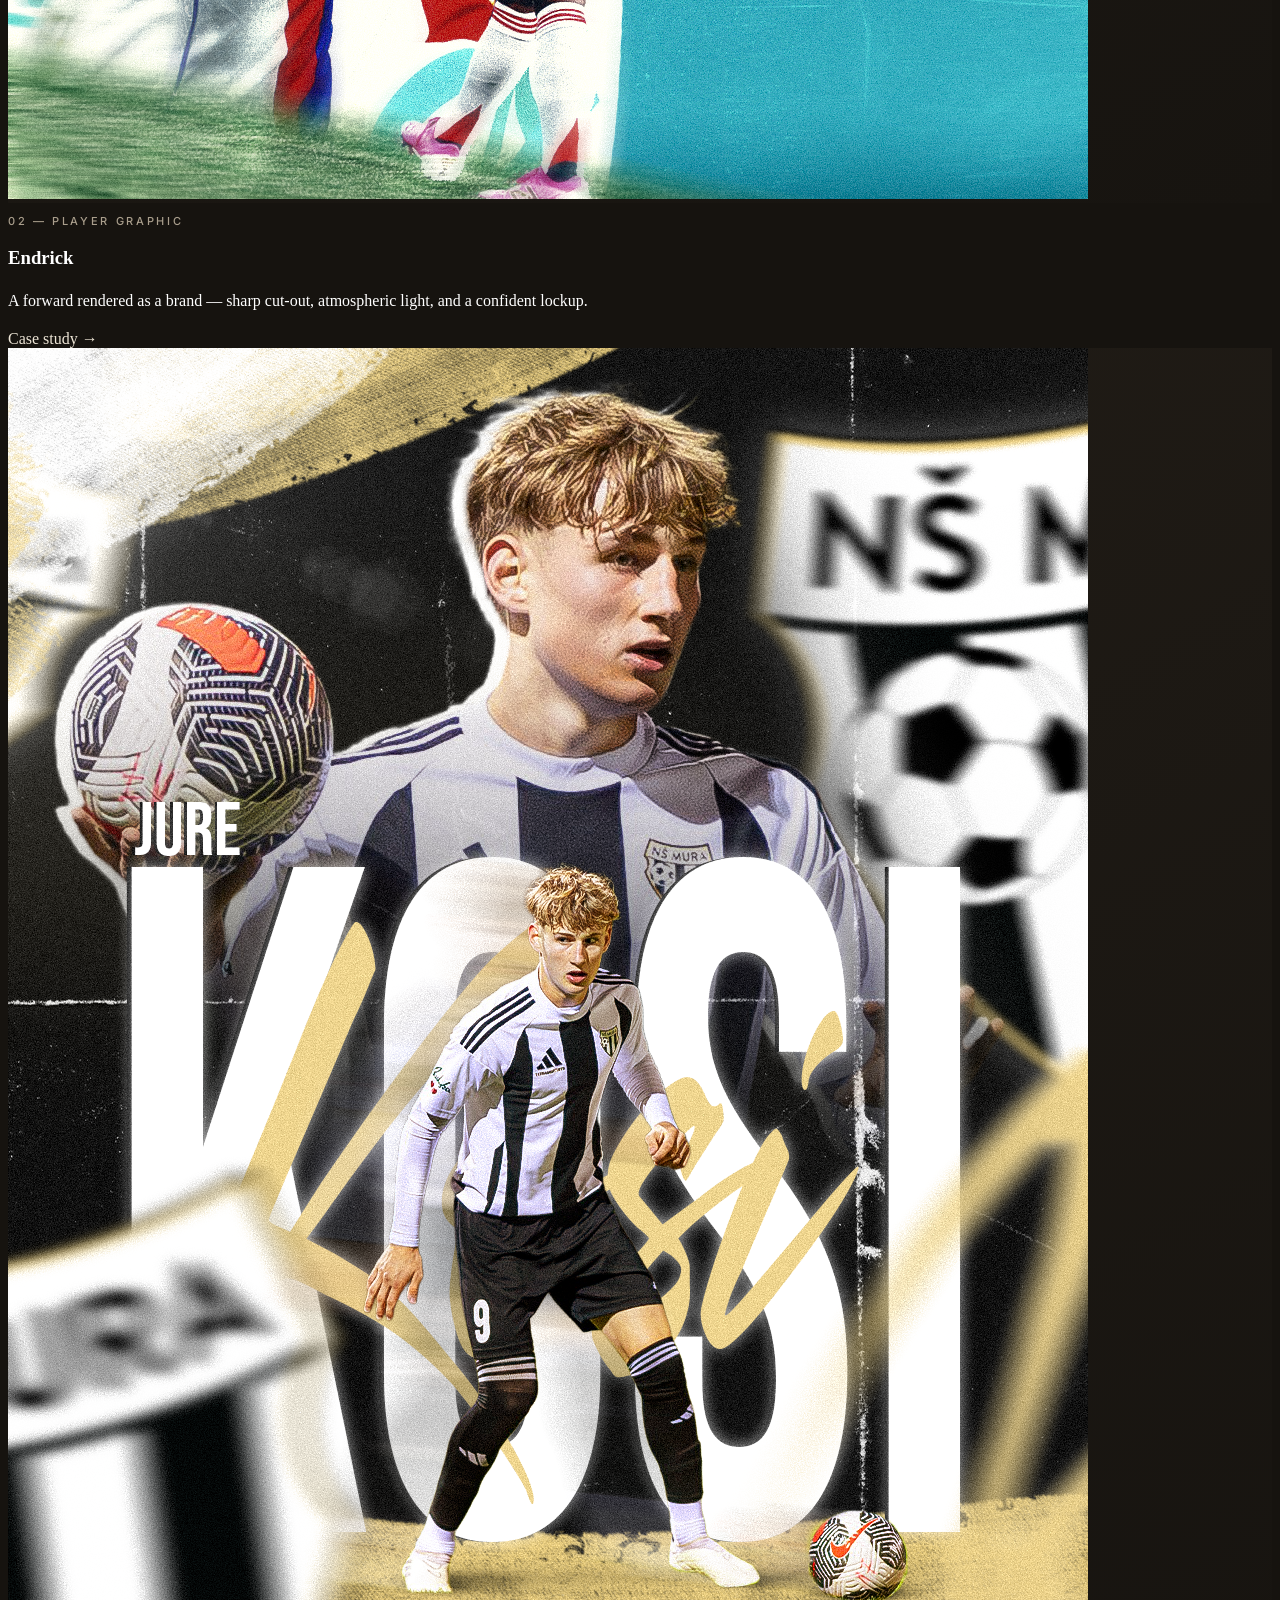
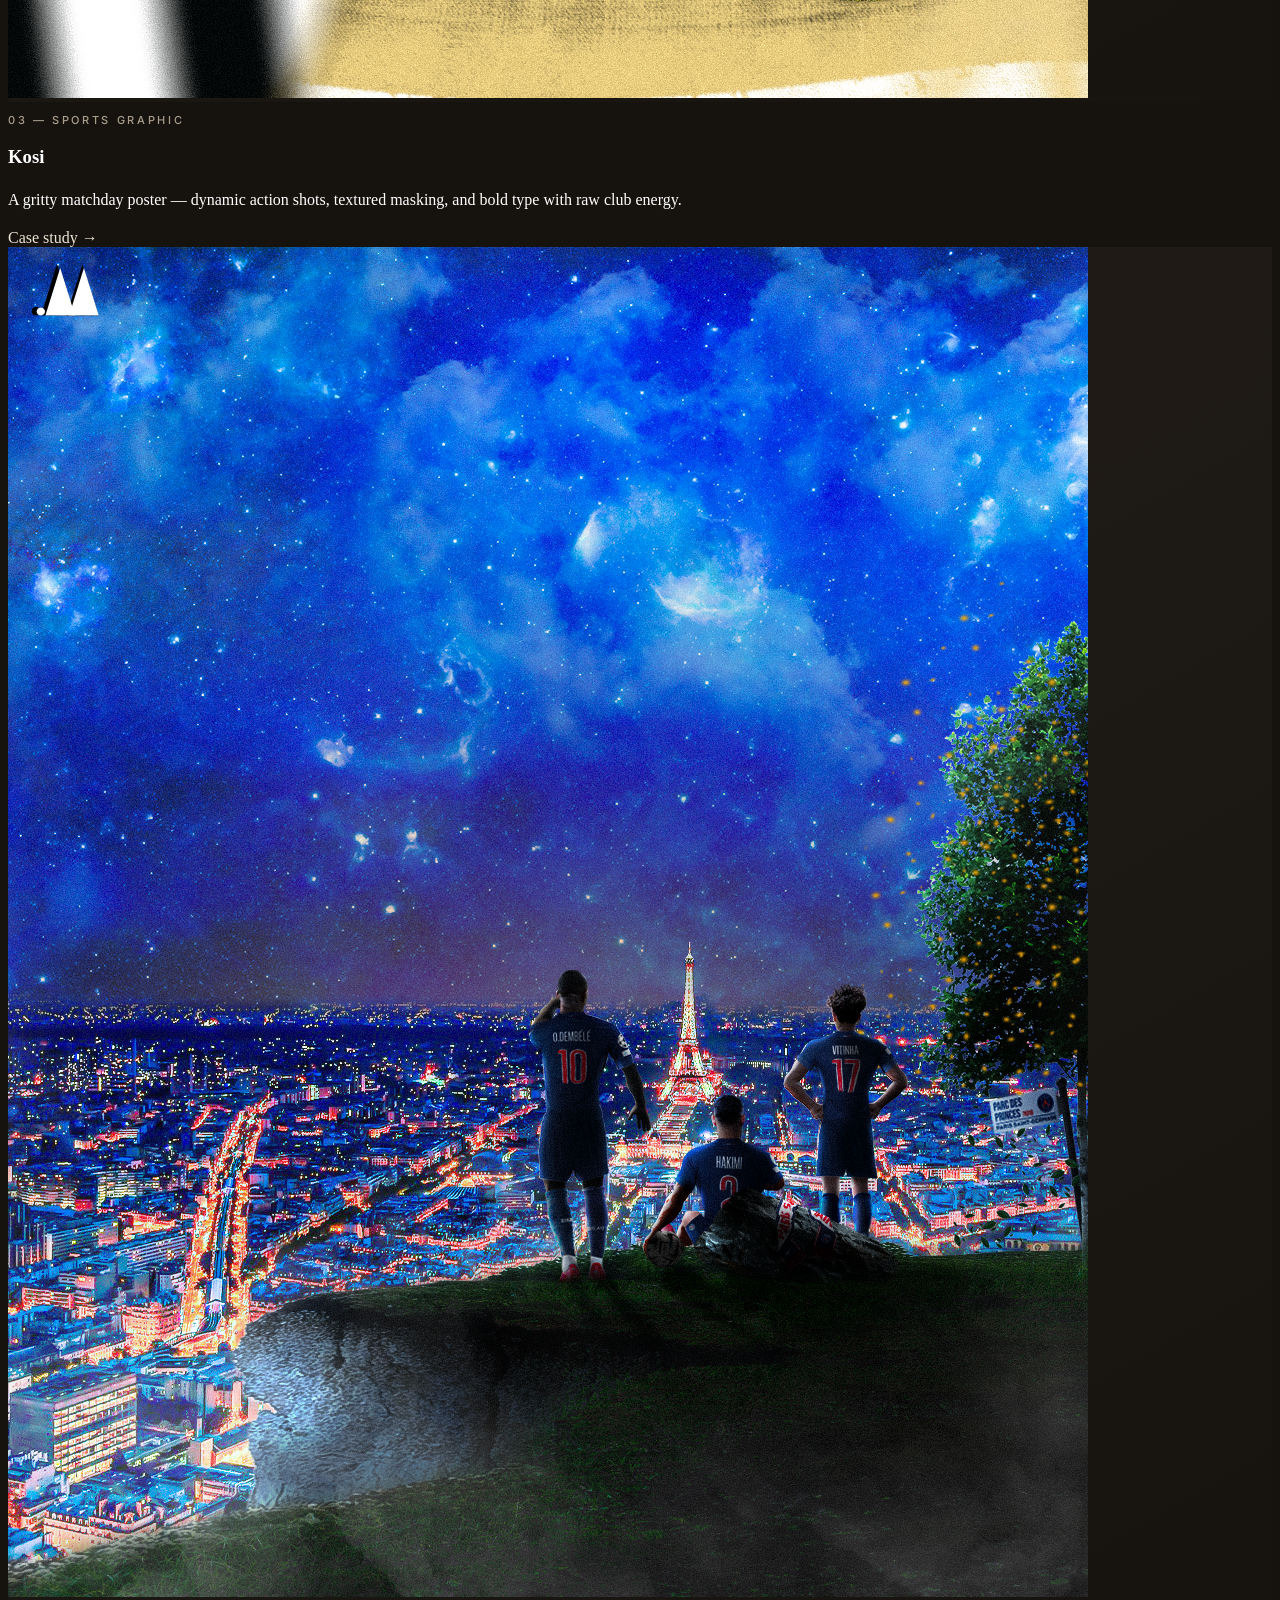
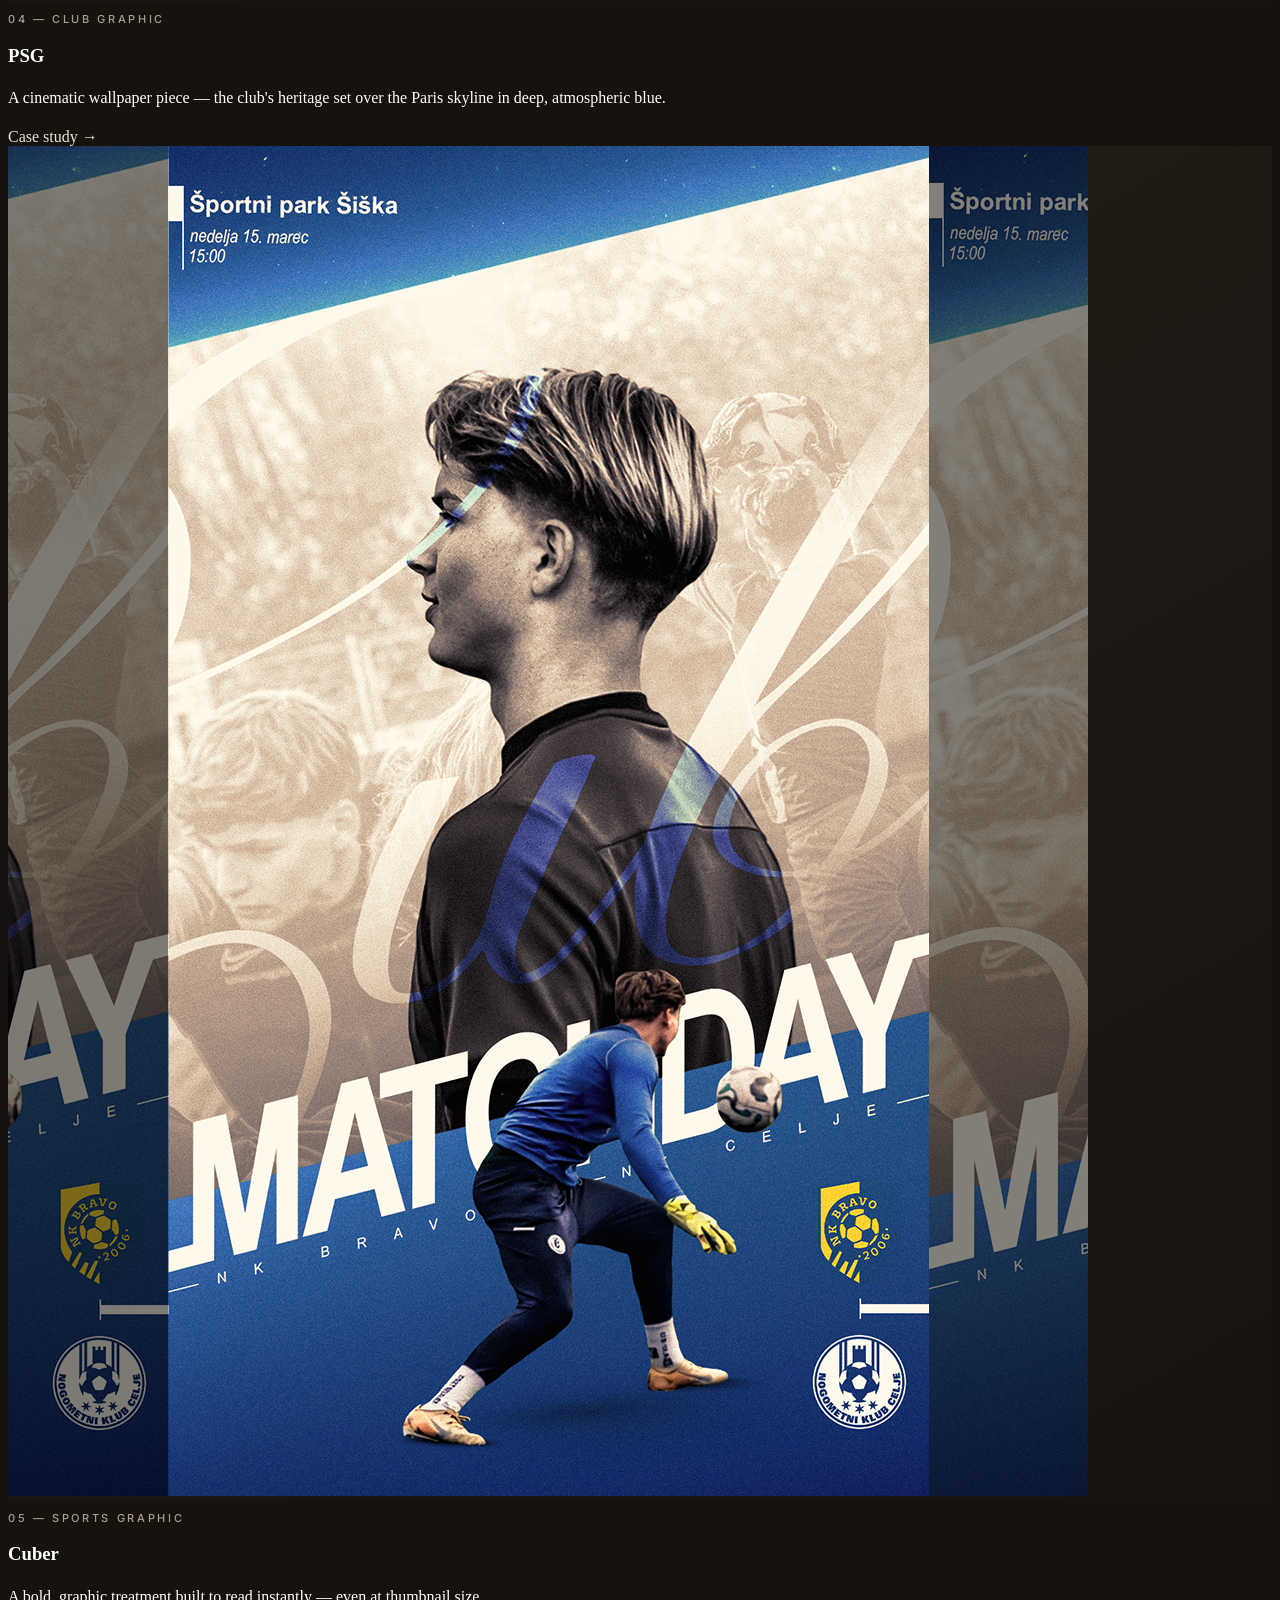
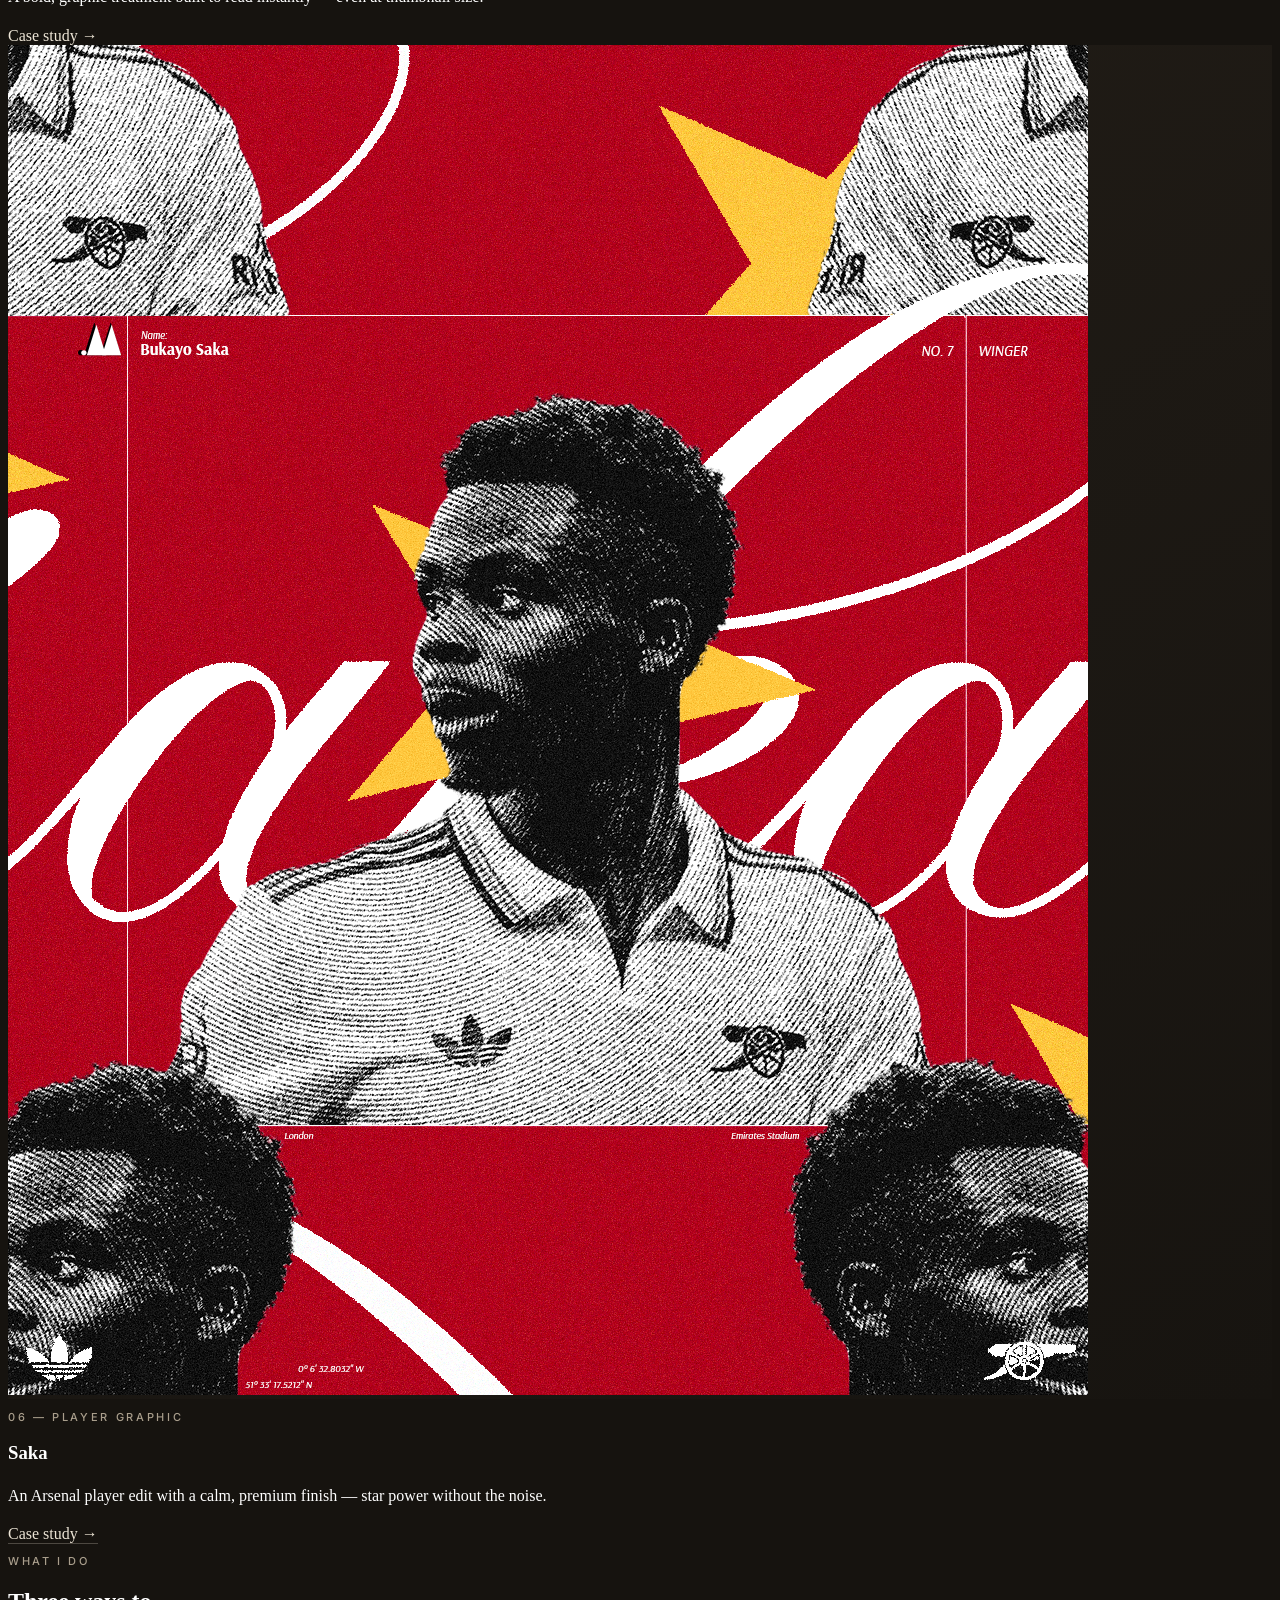
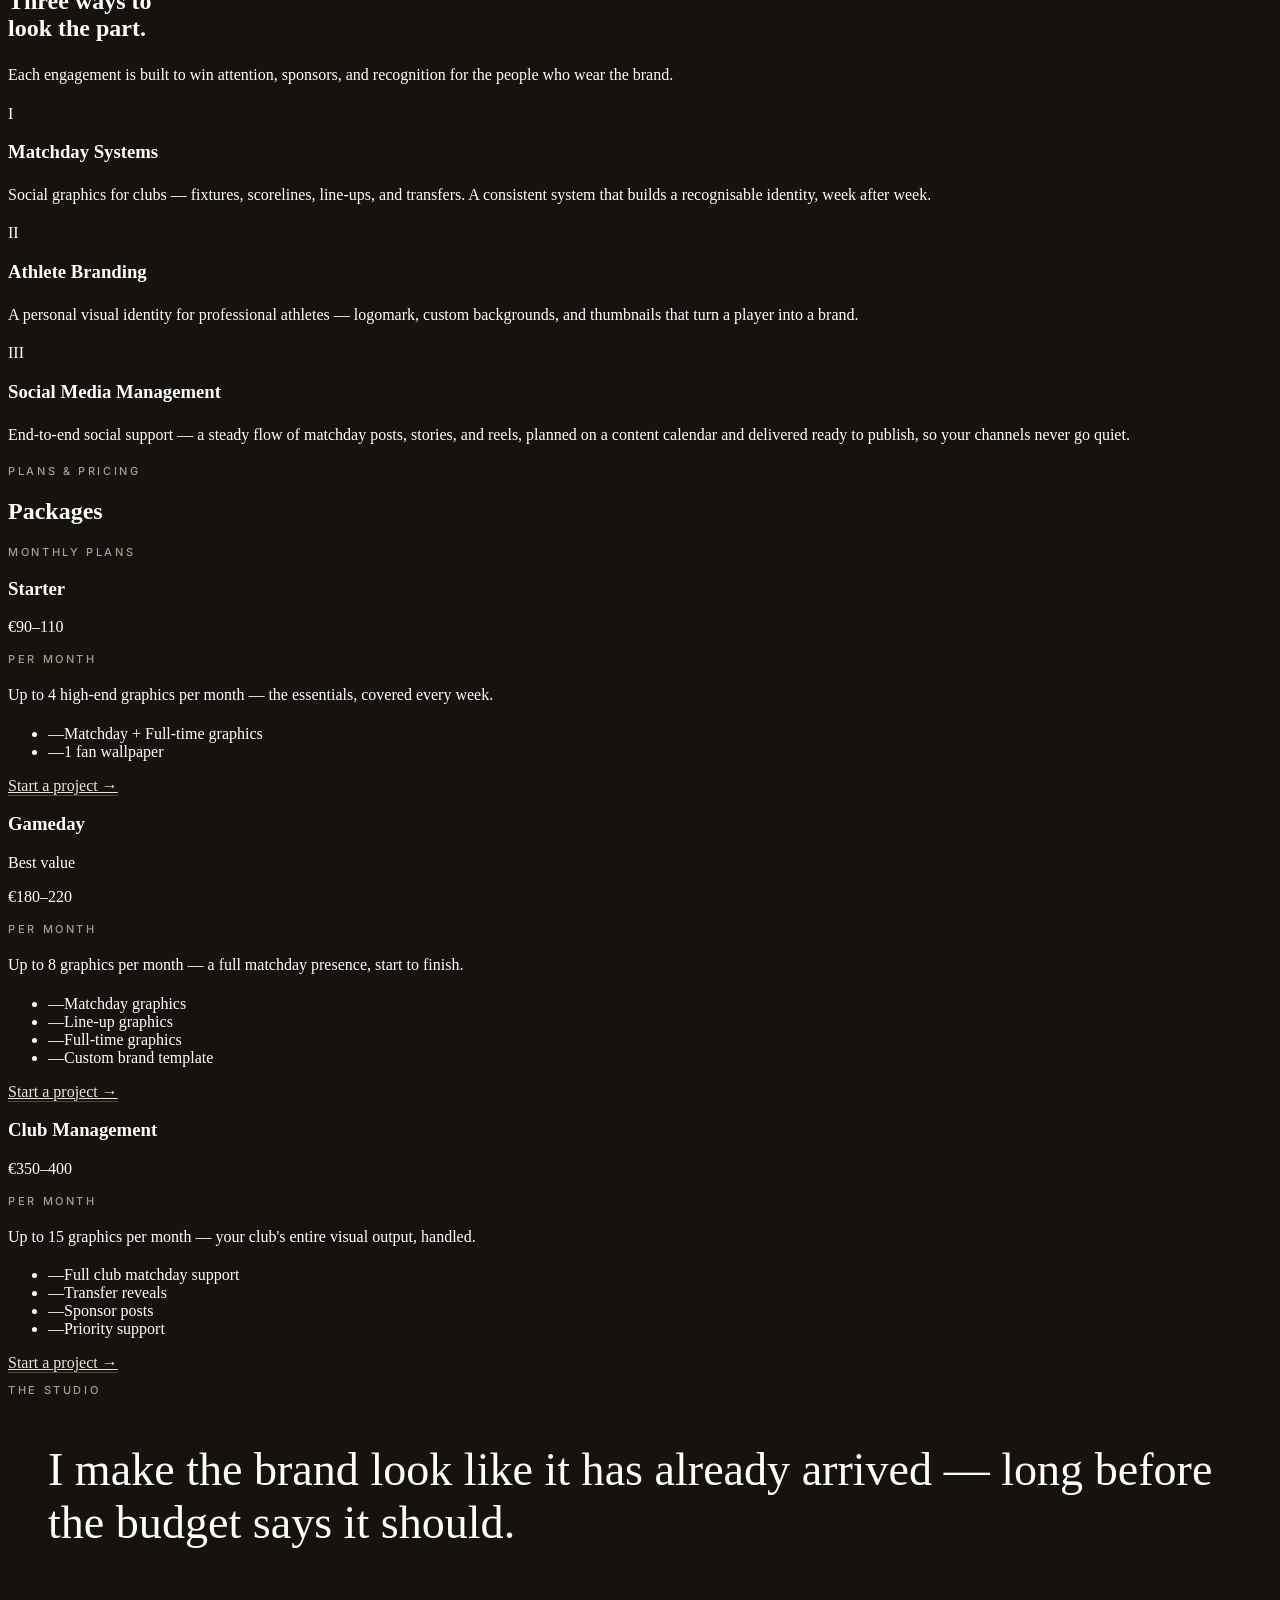
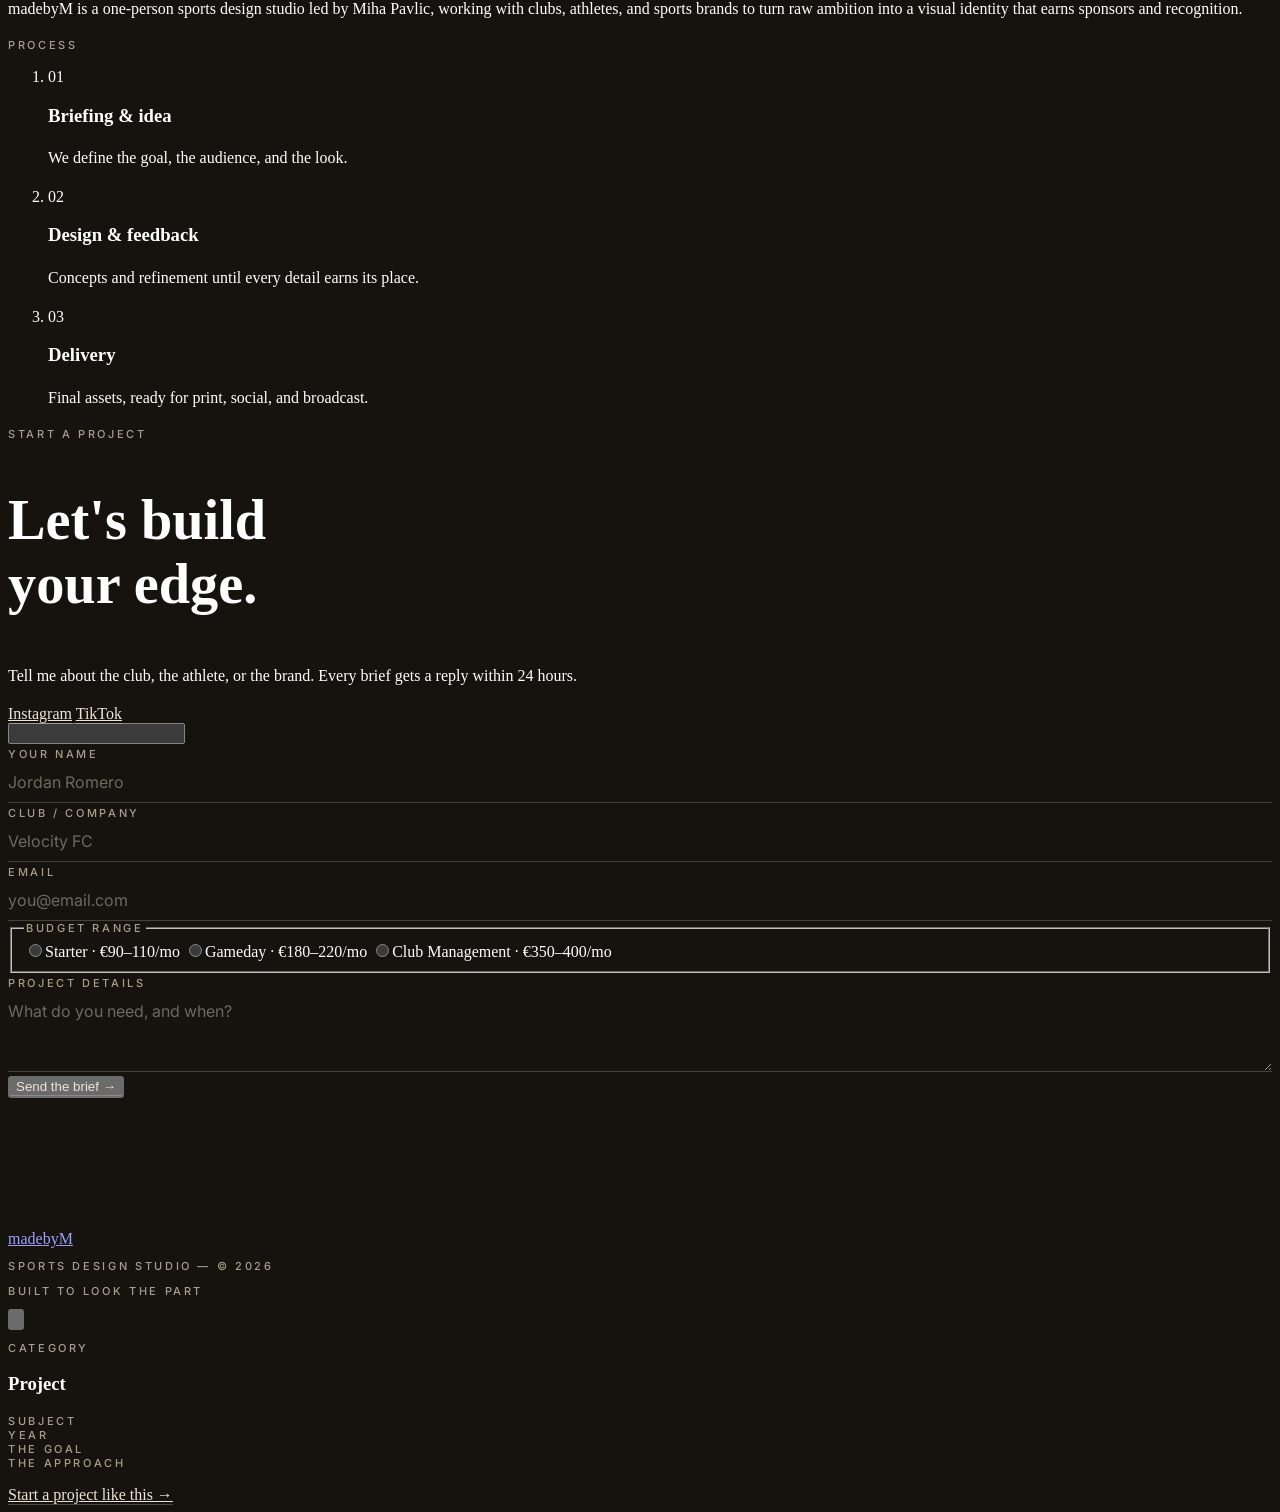
==== commit aaa16427: "Rebrand to madebyM with wide athletic redesign and Formspree contact - Rebrand made.bymp -> madebyM " ====
--- a/index.html
+++ b/index.html
@@ -3,26 +3,20 @@
 <head>
   <meta charset="UTF-8" />
   <meta name="viewport" content="width=device-width, initial-scale=1.0" />
-  <title>made.bymp — Sports Design Studio</title>
-  <meta name="description" content="made.bymp — a sports design studio crafting matchday identities, athlete brands, and campaigns that look the part." />
+  <title>madebyM — Sports Design Studio</title>
+  <meta name="description" content="madebyM — a sports design studio crafting matchday identities, athlete brands, and social content that looks the part." />
 
   <!-- ============================================================= -->
-  <!--  made.bymp · Sports Design Studio — Warm Editorial Lookbook    -->
-  <!--  Stack: HTML + Tailwind (Play CDN) + Google Fonts (Fraunces/Inter)
-  <!--                                                                -->
-  <!--  >> ADD YOUR REAL CONTENT  (search this file for "EDIT:")      -->
-  <!--   1. Drop images in /assets:  work-1.jpg … work-6.jpg, profile.jpg
-  <!--      (sizes in assets/README.txt). Placeholders show until then.
-  <!--   2. Stats numbers ...... STATS section                       -->
-  <!--   3. Name / story ........ ABOUT section                       -->
-  <!--   4. Socials ............. CONTACT section                      -->
-  <!--   5. Email ............... <form data-email="…">               -->
+  <!--  madebyM · Sports Design Studio — Wide Athletic Editorial      -->
+  <!--  Stack: HTML + Tailwind (Play CDN) + Google Fonts (Archivo/Inter) -->
+  <!--  Display face: Archivo variable, expanded width (125%) + Black -->
+  <!--  Selected-work images live in /Slike · Email: <form data-email="…"> -->
   <!-- ============================================================= -->
 
   <link rel="preconnect" href="https://fonts.googleapis.com" />
   <link rel="preconnect" href="https://fonts.gstatic.com" crossorigin />
-  <!-- Fraunces: warm optical serif (display, roman + italic). Inter: clean body. -->
-  <link href="https://fonts.googleapis.com/css2?family=Fraunces:ital,opsz,wght@0,9..144,300;0,9..144,400;0,9..144,500;0,9..144,600;1,9..144,300;1,9..144,400;1,9..144,500&family=Inter:wght@400;500;600&display=swap" rel="stylesheet" />
+  <!-- Archivo: heavy expanded grotesque (athletic display). Inter: clean body. -->
+  <link href="https://fonts.googleapis.com/css2?family=Archivo:ital,wdth,wght@0,62..125,100..900;1,62..125,100..900&family=Inter:wght@400;500;600&display=swap" rel="stylesheet" />
 
   <script src="https://cdn.tailwindcss.com"></script>
   <script>
@@ -38,10 +32,10 @@
             line:    'rgba(237,229,214,0.12)',
           },
           fontFamily: {
-            display: ['Fraunces', 'Georgia', 'serif'],
+            display: ['Archivo', '"Archivo Black"', 'system-ui', 'sans-serif'],
             sans:    ['Inter', 'system-ui', 'sans-serif'],
           },
-          maxWidth: { shell: '1240px' },
+          maxWidth: { shell: '1600px' },
         },
       },
     };
@@ -50,9 +44,9 @@
   <style>
     :root { color-scheme: dark; }
     html, body { background:#16130F; }
-    body { font-feature-settings: "ss01" on, "liga" on; }
-
-    .font-display { font-optical-sizing: auto; }
+
+    /* Display face: Archivo pushed to its expanded cut — wide, heavy, athletic */
+    .font-display { font-stretch: 125%; }
     .prose-body { line-height: 1.65; }
 
     /* Eyebrow / catalogue label */
@@ -96,13 +90,8 @@
     .budget input:checked + span { color:#16130F; background:#EDE5D6; border-color:#EDE5D6; }
     .budget span { transition: color .2s ease, background-color .2s ease, border-color .2s ease; }
 
-    /* Warm placeholder shown until real /assets images exist */
+    /* Image frame — neutral warm fallback if a file is missing (no text overlay) */
     .ph { position:relative; overflow:hidden; background:linear-gradient(150deg,#221d17 0%,#171410 100%); }
-    .ph::after {
-      content: attr(data-label); position:absolute; inset:0; display:flex; align-items:center; justify-content:center;
-      font-family:Inter, sans-serif; font-size:11px; letter-spacing:.18em; text-transform:uppercase;
-      color:rgba(237,229,214,0.28); text-align:center; padding:1rem;
-    }
     img.is-broken { display:none; }
 
     /* Subtle film grain — warmth without glow. Static, very low opacity. */
@@ -117,9 +106,17 @@
     .work-img { transition: transform .7s cubic-bezier(.16,1,.3,1); }
     .work-item:hover .work-img { transform: scale(1.035); }
 
+    /* Contact form submission states */
+    #briefForm { transition: opacity .35s ease; }
+    #briefForm.is-sending { opacity:.6; pointer-events:none; }
+    #briefForm.is-leaving { opacity:0; }
+    #formSuccess { opacity:0; transform: translateY(12px); transition: opacity .5s ease, transform .5s ease; }
+    #formSuccess.show { opacity:1; transform:none; }
+
     @media (prefers-reduced-motion: reduce) {
       .reveal { opacity:1; transform:none; transition:none; }
       .work-img { transition:none; }
+      #briefForm, #formSuccess { transition:none; }
       html { scroll-behavior:auto; }
     }
   </style>
@@ -130,17 +127,18 @@
 
   <a href="#work" class="sr-only focus:not-sr-only focus:fixed focus:z-50 focus:top-3 focus:left-3 focus:bg-bone focus:text-bg focus:px-4 focus:py-2 focus:rounded-sm focus:text-sm">Skip to work</a>
 
-  <!-- ================= NAV ================= -->
+  <!-- ================= NAV (logo hard left · links hard right, full-bleed) ================= -->
   <header class="fixed inset-x-0 top-0 z-40">
-    <div class="mx-auto max-w-shell px-5 sm:px-8">
+    <div class="px-6 md:px-12">
       <nav class="flex items-center justify-between py-5">
-        <a href="#top" class="group inline-flex items-baseline gap-1 font-display text-xl tracking-tight text-bone">
-          <span>made</span><span class="mb-1 inline-block h-1.5 w-1.5 rounded-full bg-clay align-baseline"></span><span class="italic text-stone transition-colors group-hover:text-bone">bymp</span>
+        <a href="#top" class="group font-display text-xl font-black tracking-tight">
+          <span class="text-bone">made</span><span class="text-stone transition-colors group-hover:text-bone">by</span><span class="italic text-clay">M</span>
         </a>
 
         <div class="hidden items-center gap-9 text-sm md:flex">
           <a href="#work" class="nav-link">Work</a>
           <a href="#services" class="nav-link">Services</a>
+          <a href="#pricing" class="nav-link">Pricing</a>
           <a href="#about" class="nav-link">Studio</a>
           <a href="#contact" class="link text-sm">Start a project</a>
         </div>
@@ -153,6 +151,7 @@
       <div id="mobileMenu" class="md:hidden hidden border-t border-line pb-4 pt-2">
         <a href="#work" class="block py-3 text-stone hover:text-bone">Work</a>
         <a href="#services" class="block py-3 text-stone hover:text-bone">Services</a>
+        <a href="#pricing" class="block py-3 text-stone hover:text-bone">Pricing</a>
         <a href="#about" class="block py-3 text-stone hover:text-bone">Studio</a>
         <a href="#contact" class="block py-3 text-clay">Start a project →</a>
       </div>
@@ -160,22 +159,24 @@
   </header>
 
   <main id="top">
-  <!-- ================= HERO (centered, max focus) ================= -->
-  <section class="relative flex min-h-[100svh] flex-col items-center justify-center px-5 text-center sm:px-8">
-    <p class="reveal eyebrow">made.bymp — Sports Design Studio · Index ’24</p>
-
-    <h1 class="reveal mt-8 max-w-5xl font-display font-light leading-[1.02] tracking-[-0.01em] text-bone" style="font-size:clamp(2.6rem,7.4vw,6.4rem)">
-      Design that makes athletes,<br class="hidden sm:block" />
-      clubs &amp; brands <span class="italic font-normal text-bone">impossible<br class="hidden sm:block" /> to ignore.</span>
-    </h1>
-
-    <p class="reveal prose-body mt-9 max-w-xl text-base text-stone sm:text-lg">
-      A sports design studio crafting matchday identities, athlete brands, and campaign work that looks the part — and earns the attention to prove it.
-    </p>
-
-    <div class="reveal mt-11 flex items-center gap-8">
-      <a href="#contact" class="link text-base">Start a project →</a>
-      <a href="#work" class="text-base text-stone transition-colors hover:text-bone">Selected work</a>
+  <!-- ================= HERO (wide poster block) ================= -->
+  <section class="relative flex min-h-[100svh] flex-col justify-center px-6 md:px-12">
+    <div class="mx-auto w-full max-w-shell">
+      <p class="reveal eyebrow">madebyM — Sports Design Studio</p>
+
+      <h1 class="reveal mt-7 font-display font-black uppercase leading-[0.94] tracking-[-0.01em] text-bone" style="font-size:clamp(2.4rem,5vw,5.5rem);text-wrap:balance">
+        Design that makes athletes, clubs &amp; brands <span class="italic text-clay">impossible to ignore.</span>
+      </h1>
+
+      <div class="mt-10 grid gap-8 sm:grid-cols-12 sm:items-end">
+        <p class="reveal prose-body max-w-xl text-base text-stone sm:col-span-8 sm:text-lg">
+          A sports design studio crafting matchday identities, athlete brands, and social content that looks the part — and earns the attention to prove it.
+        </p>
+        <div class="reveal flex items-center gap-8 sm:col-span-4 sm:justify-end">
+          <a href="#contact" class="link text-base">Start a project →</a>
+          <a href="#work" class="text-base text-stone transition-colors hover:text-bone">Selected work</a>
+        </div>
+      </div>
     </div>
 
     <div aria-hidden="true" class="absolute bottom-8 left-1/2 -translate-x-1/2">
@@ -183,149 +184,134 @@
     </div>
   </section>
 
-  <!-- ================= STATS (asymmetric editorial row) ================= -->
-  <!-- EDIT: replace numbers + labels -->
-  <section aria-label="By the numbers" class="border-t border-line">
-    <div class="mx-auto max-w-shell px-5 py-16 sm:px-8 sm:py-20">
-      <div class="grid gap-10 sm:grid-cols-12 sm:items-end">
-        <p class="reveal eyebrow sm:col-span-3">By the numbers</p>
-        <dl class="reveal grid grid-cols-1 gap-10 sm:col-span-9 sm:grid-cols-3">
-          <div>
-            <dt class="sr-only">Designs shipped</dt>
-            <dd class="font-display text-5xl font-light leading-none text-bone sm:text-6xl">250<span class="text-clay">+</span></dd>
-            <p class="mt-3 text-sm text-stone">Designs shipped</p>
-          </div>
-          <div>
-            <dt class="sr-only">Clubs and athletes</dt>
-            <dd class="font-display text-5xl font-light leading-none text-bone sm:text-6xl">40<span class="text-clay">+</span></dd>
-            <p class="mt-3 text-sm text-stone">Clubs &amp; athletes</p>
-          </div>
-          <div>
-            <dt class="sr-only">Reach earned</dt>
-            <dd class="font-display text-5xl font-light leading-none text-bone sm:text-6xl">5<span class="text-clay">M+</span></dd>
-            <p class="mt-3 text-sm text-stone">Reach earned</p>
-          </div>
-        </dl>
-      </div>
-    </div>
-  </section>
-
-  <!-- ================= SELECTED WORK (alternating editorial rows) ================= -->
-  <!-- EDIT: drop images /assets/work-1.jpg … work-6.jpg ; edit case-study text on each .work-item -->
+  <!-- ================= SELECTED WORK (wide 2-column grid) ================= -->
+  <!-- Images come from /Slike. Case-study text lives on each .work-item (edit to taste). -->
   <section id="work" class="scroll-mt-24 border-t border-line py-20 sm:py-28">
-    <div class="mx-auto max-w-shell px-5 sm:px-8">
+    <div class="mx-auto max-w-shell px-6 md:px-12">
       <div class="reveal flex items-end justify-between">
-        <h2 class="font-display text-4xl font-light tracking-[-0.01em] sm:text-6xl">Selected work</h2>
+        <h2 class="font-display text-4xl font-black uppercase leading-none tracking-tight sm:text-6xl">Selected work</h2>
         <p class="eyebrow hidden sm:block">Index 01 — 06</p>
       </div>
 
-      <div class="mt-16 space-y-20 sm:space-y-28">
-
-        <!-- 01 — image left -->
-        <article class="work-item reveal grid cursor-pointer gap-6 sm:grid-cols-12 sm:items-center" tabindex="0" role="button"
-          data-title="Velocity FC — Matchday System" data-cat="Matchday System" data-client="Velocity FC" data-year="2024"
-          data-goal="Give a semi-pro club a matchday identity that looked Champions-League-grade on a grassroots budget."
-          data-approach="A modular template family with locked typography and a single warm accent, so every fixture, score, and line-up reads as the same club at a glance.">
-          <div class="overflow-hidden sm:col-span-7">
-            <div class="ph aspect-[16/11]" data-label="assets/work-1.jpg">
-              <img src="assets/work-1.jpg" alt="Velocity FC matchday graphics system" loading="lazy" class="work-img h-full w-full object-cover" />
-            </div>
-          </div>
-          <div class="sm:col-span-5 sm:pl-6">
-            <p class="eyebrow">01 — Matchday System</p>
-            <h3 class="mt-4 font-display text-3xl font-light leading-tight sm:text-4xl">Velocity FC</h3>
-            <p class="prose-body mt-4 max-w-sm text-stone">A full matchday identity — fixtures, scorelines, line-ups — built to feel elite on a grassroots budget.</p>
-            <span class="link mt-6 inline-block text-sm">Read case study →</span>
+      <div class="mt-14 grid grid-cols-1 gap-x-8 gap-y-16 md:grid-cols-2 lg:gap-x-10">
+
+        <!-- 01 — Ekitike -->
+        <article class="work-item reveal cursor-pointer" tabindex="0" role="button"
+          data-title="Ekitike" data-cat="Player Graphic" data-client="Hugo Ekitike" data-year="2026"
+          data-goal="A scroll-stopping player edit that captures Ekitike's energy in a single frame."
+          data-approach="A clean cut-out subject, dramatic lighting, and a restrained warm palette — composed for instant recognition on a busy feed.">
+          <div class="overflow-hidden">
+            <div class="ph aspect-[4/5]">
+              <img src="Slike/ekitikike%20pt22.jpg" alt="Ekitike player graphic by madebyM" loading="lazy" class="work-img h-full w-full object-cover" />
+            </div>
+          </div>
+          <div class="mt-6 flex items-end justify-between gap-6 border-t border-line pt-5">
+            <div>
+              <p class="eyebrow">01 — Player Graphic</p>
+              <h3 class="mt-2 font-display text-2xl font-black uppercase leading-none tracking-tight sm:text-3xl">Ekitike</h3>
+              <p class="prose-body mt-3 max-w-md text-sm text-stone">A high-impact player edit — bold composition, dramatic light, and a clean type lockup tuned for the feed.</p>
+            </div>
+            <span class="link mb-1 shrink-0 text-sm">Case study →</span>
           </div>
         </article>
 
-        <!-- 02 — image right, offset -->
-        <article class="work-item reveal grid cursor-pointer gap-6 sm:grid-cols-12 sm:items-center" tabindex="0" role="button"
-          data-title="J. Romero — Athlete Identity" data-cat="Athlete Branding" data-client="Jordan Romero" data-year="2024"
-          data-goal="Build a personal brand for a rising winger ahead of a transfer window and a new YouTube channel."
-          data-approach="A monogram, a confident wordmark, and a thumbnail system tuned for click-through — consistent across kit, socials, and video.">
-          <div class="order-2 sm:order-1 sm:col-span-5 sm:pr-6">
-            <p class="eyebrow">02 — Athlete Branding</p>
-            <h3 class="mt-4 font-display text-3xl font-light leading-tight sm:text-4xl"><span class="italic">J.</span> Romero</h3>
-            <p class="prose-body mt-4 max-w-sm text-stone">A personal identity for a rising winger — monogram, wordmark, and a thumbnail system that travels across every platform.</p>
-            <span class="link mt-6 inline-block text-sm">Read case study →</span>
-          </div>
-          <div class="order-1 overflow-hidden sm:order-2 sm:col-span-7">
-            <div class="ph aspect-[16/12]" data-label="assets/work-2.jpg">
-              <img src="assets/work-2.jpg" alt="Jordan Romero athlete branding identity" loading="lazy" class="work-img h-full w-full object-cover" />
-            </div>
+        <!-- 02 — Endrick -->
+        <article class="work-item reveal cursor-pointer" tabindex="0" role="button"
+          data-title="Endrick" data-cat="Player Graphic" data-client="Endrick" data-year="2026"
+          data-goal="A striker rendered as a brand — capturing the swagger of one of the game's brightest talents."
+          data-approach="A sharp cut-out, atmospheric light, and a confident lockup that holds up from thumbnail to full screen.">
+          <div class="overflow-hidden">
+            <div class="ph aspect-[4/5]">
+              <img src="Slike/endrick.png" alt="Endrick player graphic by madebyM" loading="lazy" class="work-img h-full w-full object-cover" />
+            </div>
+          </div>
+          <div class="mt-6 flex items-end justify-between gap-6 border-t border-line pt-5">
+            <div>
+              <p class="eyebrow">02 — Player Graphic</p>
+              <h3 class="mt-2 font-display text-2xl font-black uppercase leading-none tracking-tight sm:text-3xl">Endrick</h3>
+              <p class="prose-body mt-3 max-w-md text-sm text-stone">A forward rendered as a brand — sharp cut-out, atmospheric light, and a confident lockup.</p>
+            </div>
+            <span class="link mb-1 shrink-0 text-sm">Case study →</span>
           </div>
         </article>
 
-        <!-- 03 — narrow image left, big caption (varied rhythm) -->
-        <article class="work-item reveal grid cursor-pointer gap-6 sm:grid-cols-12 sm:items-center" tabindex="0" role="button"
-          data-title="Derby Night — Campaign Poster" data-cat="Campaign" data-client="Northside Derby" data-year="2023"
-          data-goal="Sell out a local derby with a poster that felt like a title-fight promo."
-          data-approach="High-contrast duotone portraits, oversized condensed type, and a print-ready layout that scaled from story to A1.">
-          <div class="overflow-hidden sm:col-span-5">
-            <div class="ph aspect-[4/5]" data-label="assets/work-3.jpg">
-              <img src="assets/work-3.jpg" alt="Northside Derby campaign poster" loading="lazy" class="work-img h-full w-full object-cover" />
-            </div>
-          </div>
-          <div class="sm:col-span-7 sm:pl-6">
-            <p class="eyebrow">03 — Campaign</p>
-            <h3 class="mt-4 font-display text-3xl font-light leading-tight sm:text-5xl">Derby Night</h3>
-            <p class="prose-body mt-4 max-w-md text-stone">A title-fight promo for a local derby — duotone portraits and oversized type, built to sell out the stands.</p>
-            <span class="link mt-6 inline-block text-sm">Read case study →</span>
+        <!-- 03 — Kosi -->
+        <article class="work-item reveal cursor-pointer" tabindex="0" role="button"
+          data-title="Kosi" data-cat="Sports Graphic" data-client="Kosi" data-year="2025"
+          data-goal="Create a gritty, high-impact matchday poster that highlights the player's presence on the pitch using bold typography."
+          data-approach="Blended dynamic match action shots with aggressive, textured masking and a raw color scheme that matches the club's energy.">
+          <div class="overflow-hidden">
+            <div class="ph aspect-[4/5]">
+              <img src="Slike/kosi.png" alt="Kosi sports graphic by madebyM" loading="lazy" class="work-img h-full w-full object-cover" />
+            </div>
+          </div>
+          <div class="mt-6 flex items-end justify-between gap-6 border-t border-line pt-5">
+            <div>
+              <p class="eyebrow">03 — Sports Graphic</p>
+              <h3 class="mt-2 font-display text-2xl font-black uppercase leading-none tracking-tight sm:text-3xl">Kosi</h3>
+              <p class="prose-body mt-3 max-w-md text-sm text-stone">A gritty matchday poster — dynamic action shots, textured masking, and bold type with raw club energy.</p>
+            </div>
+            <span class="link mb-1 shrink-0 text-sm">Case study →</span>
           </div>
         </article>
 
-        <!-- 04 — image right -->
-        <article class="work-item reveal grid cursor-pointer gap-6 sm:grid-cols-12 sm:items-center" tabindex="0" role="button"
-          data-title="Apex Hoops — Transfer Reveal" data-cat="Matchday System" data-client="Apex Hoops" data-year="2024"
-          data-goal="Make a signing announcement fans would share before the official club account posted it."
-          data-approach="A cinematic reveal frame, jersey-number lockup, and a three-frame social sequence that built anticipation.">
-          <div class="order-2 sm:order-1 sm:col-span-5 sm:pr-6">
-            <p class="eyebrow">04 — Reveal</p>
-            <h3 class="mt-4 font-display text-3xl font-light leading-tight sm:text-4xl">Apex Hoops</h3>
-            <p class="prose-body mt-4 max-w-sm text-stone">A transfer reveal engineered to go wide — a cinematic frame and a three-part social sequence.</p>
-            <span class="link mt-6 inline-block text-sm">Read case study →</span>
-          </div>
-          <div class="order-1 overflow-hidden sm:order-2 sm:col-span-7">
-            <div class="ph aspect-[16/11]" data-label="assets/work-4.jpg">
-              <img src="assets/work-4.jpg" alt="Apex Hoops transfer reveal graphic" loading="lazy" class="work-img h-full w-full object-cover" />
-            </div>
+        <!-- 04 — PSG -->
+        <article class="work-item reveal cursor-pointer" tabindex="0" role="button"
+          data-title="PSG" data-cat="Club Graphic" data-client="Paris Saint-Germain" data-year="2025"
+          data-goal="Design a cinematic, atmospheric wallpaper piece celebrating the club's heritage over the iconic Paris skyline."
+          data-approach="Utilized deep cosmic blue tones, high-contrast city lighting effects, and clean, modern player placement to give it an epic, emotional feel.">
+          <div class="overflow-hidden">
+            <div class="ph aspect-[4/5]">
+              <img src="Slike/psg.png" alt="PSG club graphic by madebyM" loading="lazy" class="work-img h-full w-full object-cover" />
+            </div>
+          </div>
+          <div class="mt-6 flex items-end justify-between gap-6 border-t border-line pt-5">
+            <div>
+              <p class="eyebrow">04 — Club Graphic</p>
+              <h3 class="mt-2 font-display text-2xl font-black uppercase leading-none tracking-tight sm:text-3xl">PSG</h3>
+              <p class="prose-body mt-3 max-w-md text-sm text-stone">A cinematic wallpaper piece — the club's heritage set over the Paris skyline in deep, atmospheric blue.</p>
+            </div>
+            <span class="link mb-1 shrink-0 text-sm">Case study →</span>
           </div>
         </article>
 
-        <!-- 05 — image left -->
-        <article class="work-item reveal grid cursor-pointer gap-6 sm:grid-cols-12 sm:items-center" tabindex="0" role="button"
-          data-title="Ironside Gym — Merch Line" data-cat="Print & Merch" data-client="Ironside Strength" data-year="2023"
-          data-goal="Launch a gym apparel drop with a mark members would actually wear in the street."
-          data-approach="A stripped-back wordmark, one warm hit of colour, and garment mockups that sold the drop before production.">
-          <div class="overflow-hidden sm:col-span-7">
-            <div class="ph aspect-[16/11]" data-label="assets/work-5.jpg">
-              <img src="assets/work-5.jpg" alt="Ironside Strength merch line design" loading="lazy" class="work-img h-full w-full object-cover" />
-            </div>
-          </div>
-          <div class="sm:col-span-5 sm:pl-6">
-            <p class="eyebrow">05 — Print &amp; Merch</p>
-            <h3 class="mt-4 font-display text-3xl font-light leading-tight sm:text-4xl">Ironside</h3>
-            <p class="prose-body mt-4 max-w-sm text-stone">An apparel drop with a mark worth wearing — stripped-back, confident, and sold out before production.</p>
-            <span class="link mt-6 inline-block text-sm">Read case study →</span>
+        <!-- 05 — Cuber -->
+        <article class="work-item reveal cursor-pointer" tabindex="0" role="button"
+          data-title="Cuber" data-cat="Sports Graphic" data-client="Cuber" data-year="2026"
+          data-goal="A bold, graphic treatment built to read instantly — even at thumbnail size."
+          data-approach="High-contrast composition and confident cropping, finished with a warm, premium tone.">
+          <div class="overflow-hidden">
+            <div class="ph aspect-[4/5]">
+              <img src="Slike/cuber%20glavna.png" alt="Cuber sports graphic by madebyM" loading="lazy" class="work-img h-full w-full object-cover" />
+            </div>
+          </div>
+          <div class="mt-6 flex items-end justify-between gap-6 border-t border-line pt-5">
+            <div>
+              <p class="eyebrow">05 — Sports Graphic</p>
+              <h3 class="mt-2 font-display text-2xl font-black uppercase leading-none tracking-tight sm:text-3xl">Cuber</h3>
+              <p class="prose-body mt-3 max-w-md text-sm text-stone">A bold, graphic treatment built to read instantly — even at thumbnail size.</p>
+            </div>
+            <span class="link mb-1 shrink-0 text-sm">Case study →</span>
           </div>
         </article>
 
-        <!-- 06 — image right -->
-        <article class="work-item reveal grid cursor-pointer gap-6 sm:grid-cols-12 sm:items-center" tabindex="0" role="button"
-          data-title="Coastal Run — Event Branding" data-cat="Event Branding" data-client="Coastal Half Marathon" data-year="2024"
-          data-goal="Give a charity half-marathon a cohesive look across bibs, banners, and the finish-line gantry."
-          data-approach="A route-line motif drawn from the actual course, paired with a confident sans and a calm, warm palette.">
-          <div class="order-2 sm:order-1 sm:col-span-5 sm:pr-6">
-            <p class="eyebrow">06 — Event Branding</p>
-            <h3 class="mt-4 font-display text-3xl font-light leading-tight sm:text-4xl"><span class="italic">Coastal</span> Run</h3>
-            <p class="prose-body mt-4 max-w-sm text-stone">One cohesive look for a charity half-marathon — drawn from the route itself, from bib to finish line.</p>
-            <span class="link mt-6 inline-block text-sm">Read case study →</span>
-          </div>
-          <div class="order-1 overflow-hidden sm:order-2 sm:col-span-7">
-            <div class="ph aspect-[16/12]" data-label="assets/work-6.jpg">
-              <img src="assets/work-6.jpg" alt="Coastal Half Marathon event branding" loading="lazy" class="work-img h-full w-full object-cover" />
-            </div>
+        <!-- 06 — Saka -->
+        <article class="work-item reveal cursor-pointer" tabindex="0" role="button"
+          data-title="Saka" data-cat="Player Graphic" data-client="Bukayo Saka" data-year="2026"
+          data-goal="An Arsenal player edit with a calm, premium finish — star power without the noise."
+          data-approach="Warm tones, a sharp cut-out, and generous negative space that lets the subject breathe.">
+          <div class="overflow-hidden">
+            <div class="ph aspect-[4/5]">
+              <img src="Slike/saka%20watermark.png" alt="Saka player graphic by madebyM" loading="lazy" class="work-img h-full w-full object-cover" />
+            </div>
+          </div>
+          <div class="mt-6 flex items-end justify-between gap-6 border-t border-line pt-5">
+            <div>
+              <p class="eyebrow">06 — Player Graphic</p>
+              <h3 class="mt-2 font-display text-2xl font-black uppercase leading-none tracking-tight sm:text-3xl">Saka</h3>
+              <p class="prose-body mt-3 max-w-md text-sm text-stone">An Arsenal player edit with a calm, premium finish — star power without the noise.</p>
+            </div>
+            <span class="link mb-1 shrink-0 text-sm">Case study →</span>
           </div>
         </article>
 
@@ -335,41 +321,41 @@
 
   <!-- ================= SERVICES (split, heavy type contrast) ================= -->
   <section id="services" class="scroll-mt-24 border-t border-line py-20 sm:py-28">
-    <div class="mx-auto max-w-shell px-5 sm:px-8">
+    <div class="mx-auto max-w-shell px-6 md:px-12">
       <div class="grid gap-12 sm:grid-cols-12">
         <!-- sticky statement column -->
         <div class="sm:col-span-4">
           <div class="sm:sticky sm:top-28">
             <p class="reveal eyebrow">What I do</p>
-            <h2 class="reveal mt-5 font-display text-4xl font-light leading-[1.05] tracking-[-0.01em] sm:text-5xl">
-              Three ways to<br /><span class="italic">look the part.</span>
+            <h2 class="reveal mt-5 font-display text-3xl font-black uppercase leading-[1.02] tracking-tight sm:text-4xl lg:text-5xl">
+              Three ways to<br /><span class="italic text-clay">look the part.</span>
             </h2>
             <p class="reveal prose-body mt-6 max-w-xs text-stone">Each engagement is built to win attention, sponsors, and recognition for the people who wear the brand.</p>
           </div>
         </div>
 
-        <!-- enumerated service rows -->
+        <!-- enumerated service rows (no divider above the first row) -->
         <div class="sm:col-span-8">
-          <div class="reveal flex flex-col gap-px border-t border-line">
+          <div class="reveal flex flex-col">
             <div class="grid gap-4 py-9 sm:grid-cols-12 sm:items-baseline">
-              <span class="font-display text-2xl font-light text-clay sm:col-span-1">I</span>
+              <span class="font-display text-2xl font-black text-clay sm:col-span-1">I</span>
               <div class="sm:col-span-11">
-                <h3 class="font-display text-3xl font-light sm:text-4xl">Matchday Systems</h3>
-                <p class="prose-body mt-3 max-w-md text-stone">Social graphics for clubs — fixtures, scorelines, line-ups, and transfers. A consistent system that builds a recognisable identity, week after week.</p>
+                <h3 class="font-display text-2xl font-black uppercase leading-none tracking-tight sm:text-3xl lg:text-4xl">Matchday Systems</h3>
+                <p class="prose-body mt-4 max-w-md text-stone">Social graphics for clubs — fixtures, scorelines, line-ups, and transfers. A consistent system that builds a recognisable identity, week after week.</p>
               </div>
             </div>
             <div class="grid gap-4 border-t border-line py-9 sm:grid-cols-12 sm:items-baseline">
-              <span class="font-display text-2xl font-light text-clay sm:col-span-1">II</span>
+              <span class="font-display text-2xl font-black text-clay sm:col-span-1">II</span>
               <div class="sm:col-span-11">
-                <h3 class="font-display text-3xl font-light sm:text-4xl">Athlete Branding</h3>
-                <p class="prose-body mt-3 max-w-md text-stone">A personal visual identity for professional athletes — logomark, custom backgrounds, and thumbnails that turn a player into a brand.</p>
+                <h3 class="font-display text-2xl font-black uppercase leading-none tracking-tight sm:text-3xl lg:text-4xl">Athlete Branding</h3>
+                <p class="prose-body mt-4 max-w-md text-stone">A personal visual identity for professional athletes — logomark, custom backgrounds, and thumbnails that turn a player into a brand.</p>
               </div>
             </div>
             <div class="grid gap-4 border-t border-line py-9 sm:grid-cols-12 sm:items-baseline">
-              <span class="font-display text-2xl font-light text-clay sm:col-span-1">III</span>
+              <span class="font-display text-2xl font-black text-clay sm:col-span-1">III</span>
               <div class="sm:col-span-11">
-                <h3 class="font-display text-3xl font-light sm:text-4xl">Commercial &amp; Print</h3>
-                <p class="prose-body mt-3 max-w-md text-stone">Posters, calendars, event branding, and merch. High-resolution, print-ready work that carries the same energy off-screen as on.</p>
+                <h3 class="font-display text-2xl font-black uppercase leading-none tracking-tight sm:text-3xl lg:text-4xl">Social Media Management</h3>
+                <p class="prose-body mt-4 max-w-md text-stone">End-to-end social support — a steady flow of matchday posts, stories, and reels, planned on a content calendar and delivered ready to publish, so your channels never go quiet.</p>
               </div>
             </div>
           </div>
@@ -378,45 +364,100 @@
     </div>
   </section>
 
+  <!-- ================= PACKAGES / TIERS (monthly plans) ================= -->
+  <!-- EDIT: tune prices + features to your real packages -->
+  <section id="pricing" class="scroll-mt-24 border-t border-line py-20 sm:py-28">
+    <div class="mx-auto max-w-shell px-6 md:px-12">
+      <div class="reveal flex items-end justify-between">
+        <div>
+          <p class="eyebrow">Plans &amp; pricing</p>
+          <h2 class="mt-3 font-display text-4xl font-black uppercase leading-none tracking-tight sm:text-6xl">Packages</h2>
+        </div>
+        <p class="eyebrow hidden sm:block">Monthly plans</p>
+      </div>
+
+      <div class="mt-14 grid gap-12 md:grid-cols-3 md:gap-8 lg:gap-12">
+        <!-- STARTER -->
+        <div class="reveal border-t border-line pt-8">
+          <h3 class="font-display text-2xl font-black uppercase tracking-tight sm:text-3xl">Starter</h3>
+          <p class="mt-6 font-display text-4xl font-black tracking-tight sm:text-5xl">€90–110</p>
+          <p class="eyebrow mt-2">per month</p>
+          <p class="prose-body mt-5 text-sm text-stone">Up to 4 high-end graphics per month — the essentials, covered every week.</p>
+          <ul class="mt-7 space-y-2.5 text-sm text-stone">
+            <li class="flex gap-3"><span class="text-clay">—</span><span>Matchday + Full-time graphics</span></li>
+            <li class="flex gap-3"><span class="text-clay">—</span><span>1 fan wallpaper</span></li>
+          </ul>
+          <a href="#contact" class="link mt-9 inline-block text-sm">Start a project →</a>
+        </div>
+
+        <!-- GAMEDAY (best value) -->
+        <div class="reveal border-t-2 border-clay/60 pt-8">
+          <div class="flex items-center justify-between gap-4">
+            <h3 class="font-display text-2xl font-black uppercase tracking-tight sm:text-3xl">Gameday</h3>
+            <span class="shrink-0 text-[11px] uppercase tracking-[0.18em] text-clay">Best value</span>
+          </div>
+          <p class="mt-6 font-display text-4xl font-black tracking-tight sm:text-5xl">€180–220</p>
+          <p class="eyebrow mt-2">per month</p>
+          <p class="prose-body mt-5 text-sm text-stone">Up to 8 graphics per month — a full matchday presence, start to finish.</p>
+          <ul class="mt-7 space-y-2.5 text-sm text-stone">
+            <li class="flex gap-3"><span class="text-clay">—</span><span>Matchday graphics</span></li>
+            <li class="flex gap-3"><span class="text-clay">—</span><span>Line-up graphics</span></li>
+            <li class="flex gap-3"><span class="text-clay">—</span><span>Full-time graphics</span></li>
+            <li class="flex gap-3"><span class="text-clay">—</span><span>Custom brand template</span></li>
+          </ul>
+          <a href="#contact" class="link mt-9 inline-block text-sm">Start a project →</a>
+        </div>
+
+        <!-- CLUB MANAGEMENT -->
+        <div class="reveal border-t border-line pt-8">
+          <h3 class="font-display text-2xl font-black uppercase tracking-tight sm:text-3xl">Club Management</h3>
+          <p class="mt-6 font-display text-4xl font-black tracking-tight sm:text-5xl">€350–400</p>
+          <p class="eyebrow mt-2">per month</p>
+          <p class="prose-body mt-5 text-sm text-stone">Up to 15 graphics per month — your club's entire visual output, handled.</p>
+          <ul class="mt-7 space-y-2.5 text-sm text-stone">
+            <li class="flex gap-3"><span class="text-clay">—</span><span>Full club matchday support</span></li>
+            <li class="flex gap-3"><span class="text-clay">—</span><span>Transfer reveals</span></li>
+            <li class="flex gap-3"><span class="text-clay">—</span><span>Sponsor posts</span></li>
+            <li class="flex gap-3"><span class="text-clay">—</span><span>Priority support</span></li>
+          </ul>
+          <a href="#contact" class="link mt-9 inline-block text-sm">Start a project →</a>
+        </div>
+      </div>
+    </div>
+  </section>
+
   <!-- ================= ABOUT + PROCESS (split, pull-quote) ================= -->
-  <!-- EDIT: profile.jpg, real name, story -->
   <section id="about" class="scroll-mt-24 border-t border-line py-20 sm:py-28">
-    <div class="mx-auto max-w-shell px-5 sm:px-8">
+    <div class="mx-auto max-w-shell px-6 md:px-12">
       <div class="grid gap-14 sm:grid-cols-12 sm:gap-12">
-        <!-- pull quote statement -->
+        <!-- statement + bio -->
         <div class="sm:col-span-7">
           <p class="reveal eyebrow">The studio</p>
-          <blockquote class="reveal mt-6 font-display font-light leading-[1.08] tracking-[-0.01em] text-bone" style="font-size:clamp(1.9rem,4.4vw,3.5rem)">
-            I make the brand look like it has <span class="italic">already arrived</span> — long before the budget says it should.
+          <blockquote class="reveal mt-6 font-display font-black leading-[1.06] tracking-tight text-bone" style="font-size:clamp(1.7rem,3.6vw,2.9rem)">
+            I make the brand look like it has <span class="italic text-clay">already arrived</span> — long before the budget says it should.
           </blockquote>
           <p class="reveal prose-body mt-8 max-w-md text-stone">
-            <!-- EDIT: swap in your real name/initial and story -->
-            made.bymp is a one-person sports design studio led by <span class="text-bone">M. P.</span>, working with clubs, athletes, and sports brands to turn raw ambition into a visual identity that earns sponsors and recognition.
+            madebyM is a one-person sports design studio led by <span class="text-bone">Miha Pavlic</span>, working with clubs, athletes, and sports brands to turn raw ambition into a visual identity that earns sponsors and recognition.
           </p>
-
-          <!-- Process: a genuine sequence -->
-          <ol class="reveal mt-12 max-w-md divide-y divide-line border-t border-line">
+        </div>
+
+        <!-- process: a genuine sequence -->
+        <div class="reveal sm:col-span-5">
+          <p class="eyebrow">Process</p>
+          <ol class="mt-6 divide-y divide-line border-t border-line">
             <li class="flex gap-5 py-5">
-              <span class="font-display text-lg font-light text-clay">01</span>
-              <div><h3 class="font-display text-xl font-light">Briefing &amp; idea</h3><p class="prose-body mt-1 text-sm text-stone">We define the goal, the audience, and the look.</p></div>
+              <span class="font-display text-lg font-black text-clay">01</span>
+              <div><h3 class="font-display text-lg font-black uppercase tracking-tight">Briefing &amp; idea</h3><p class="prose-body mt-1 text-sm text-stone">We define the goal, the audience, and the look.</p></div>
             </li>
             <li class="flex gap-5 py-5">
-              <span class="font-display text-lg font-light text-clay">02</span>
-              <div><h3 class="font-display text-xl font-light">Design &amp; feedback</h3><p class="prose-body mt-1 text-sm text-stone">Concepts and refinement until every detail earns its place.</p></div>
+              <span class="font-display text-lg font-black text-clay">02</span>
+              <div><h3 class="font-display text-lg font-black uppercase tracking-tight">Design &amp; feedback</h3><p class="prose-body mt-1 text-sm text-stone">Concepts and refinement until every detail earns its place.</p></div>
             </li>
             <li class="flex gap-5 py-5">
-              <span class="font-display text-lg font-light text-clay">03</span>
-              <div><h3 class="font-display text-xl font-light">Delivery</h3><p class="prose-body mt-1 text-sm text-stone">Final assets, ready for print, social, and broadcast.</p></div>
+              <span class="font-display text-lg font-black text-clay">03</span>
+              <div><h3 class="font-display text-lg font-black uppercase tracking-tight">Delivery</h3><p class="prose-body mt-1 text-sm text-stone">Final assets, ready for print, social, and broadcast.</p></div>
             </li>
           </ol>
-        </div>
-
-        <!-- portrait -->
-        <div class="reveal sm:col-span-5">
-          <div class="ph aspect-[4/5]" data-label="assets/profile.jpg">
-            <img src="assets/profile.jpg" alt="Portrait of M. P., founder of made.bymp" loading="lazy" class="h-full w-full object-cover" />
-          </div>
-          <p class="mt-4 eyebrow">M. P. — Founder &amp; Designer</p>
         </div>
       </div>
     </div>
@@ -425,23 +466,24 @@
   <!-- ================= CONTACT (statement + underline form) ================= -->
   <!-- EDIT: data-email + socials -->
   <section id="contact" class="scroll-mt-24 border-t border-line py-20 sm:py-28">
-    <div class="mx-auto max-w-shell px-5 sm:px-8">
+    <div class="mx-auto max-w-shell px-6 md:px-12">
       <div class="grid gap-14 sm:grid-cols-12 sm:gap-12">
         <div class="sm:col-span-5">
           <p class="reveal eyebrow">Start a project</p>
-          <h2 class="reveal mt-6 font-display font-light leading-[1.04] tracking-[-0.01em]" style="font-size:clamp(2.4rem,5.2vw,4.5rem)">
-            Let's build<br /><span class="italic">your edge.</span>
+          <h2 class="reveal mt-6 font-display font-black uppercase leading-[0.96] tracking-tight" style="font-size:clamp(2.2rem,4.4vw,4rem)">
+            Let's build<br /><span class="italic text-clay">your edge.</span>
           </h2>
-          <p class="reveal prose-body mt-6 max-w-xs text-stone">Tell me about the club, the athlete, or the brand. Every serious brief gets a reply within 24 hours.</p>
+          <p class="reveal prose-body mt-6 max-w-xs text-stone">Tell me about the club, the athlete, or the brand. Every brief gets a reply within 24 hours.</p>
           <div class="reveal mt-9 flex flex-wrap gap-7 text-sm">
-            <a href="#" class="link">Instagram</a>
-            <a href="#" class="link">TikTok</a>
-            <a href="#" class="link">Behance</a>
+            <a href="https://www.instagram.com/made.bymp/" target="_blank" rel="noopener noreferrer" class="link">Instagram</a>
+            <a href="https://www.tiktok.com/@madebym70" target="_blank" rel="noopener noreferrer" class="link">TikTok</a>
           </div>
         </div>
 
         <div class="reveal sm:col-span-7">
-          <form id="briefForm" data-email="hello@madebymp.com" novalidate class="grid gap-8">
+          <form id="briefForm" action="https://formspree.io/f/xpqgnljz" method="POST" data-email="madebymp.studio@gmail.com" novalidate class="grid gap-8">
+            <!-- Honeypot: invisible spam trap, ignored by real visitors -->
+            <input type="text" name="_gotcha" tabindex="-1" autocomplete="off" class="hidden" aria-hidden="true" />
             <div class="grid gap-8 sm:grid-cols-2">
               <div>
                 <label for="name" class="eyebrow mb-2 block">Your name</label>
@@ -461,9 +503,9 @@
             <fieldset>
               <legend class="eyebrow mb-3">Budget range</legend>
               <div class="flex flex-wrap gap-3">
-                <label class="budget cursor-pointer"><input type="radio" name="budget" value="€200–€500" class="sr-only" /><span class="block border border-line px-4 py-2 text-sm text-stone">€200–500</span></label>
-                <label class="budget cursor-pointer"><input type="radio" name="budget" value="€500–€1000" class="sr-only" /><span class="block border border-line px-4 py-2 text-sm text-stone">€500–1000</span></label>
-                <label class="budget cursor-pointer"><input type="radio" name="budget" value="€1000+" class="sr-only" /><span class="block border border-line px-4 py-2 text-sm text-stone">€1000+</span></label>
+                <label class="budget cursor-pointer"><input type="radio" name="budget" value="Starter (€90–€110 / month)" class="sr-only" /><span class="block border border-line px-4 py-2 text-sm text-stone">Starter · €90–110/mo</span></label>
+                <label class="budget cursor-pointer"><input type="radio" name="budget" value="Gameday (€180–€220 / month)" class="sr-only" /><span class="block border border-line px-4 py-2 text-sm text-stone">Gameday · €180–220/mo</span></label>
+                <label class="budget cursor-pointer"><input type="radio" name="budget" value="Club Management (€350–€400 / month)" class="sr-only" /><span class="block border border-line px-4 py-2 text-sm text-stone">Club Management · €350–400/mo</span></label>
               </div>
             </fieldset>
 
@@ -472,11 +514,18 @@
               <textarea id="brief" name="brief" rows="3" required class="field" placeholder="What do you need, and when?"></textarea>
             </div>
 
-            <div class="flex items-center gap-6">
-              <button type="submit" class="link text-base cursor-pointer">Send the brief →</button>
-              <p id="formMsg" role="status" aria-live="polite" class="text-sm text-stone"></p>
+            <div>
+              <button id="briefSubmit" type="submit" class="link text-base cursor-pointer">Send the brief →</button>
+              <p id="formMsg" role="alert" aria-live="polite" class="mt-4 hidden text-sm text-clay"></p>
             </div>
           </form>
+
+          <!-- Inline success state (shown after a successful submission) -->
+          <div id="formSuccess" class="hidden" role="status">
+            <p class="eyebrow text-clay">Brief received</p>
+            <h3 class="mt-5 font-display text-2xl font-black uppercase tracking-tight sm:text-3xl">Thank you.</h3>
+            <p class="prose-body mt-4 max-w-md text-stone">Your brief has been securely delivered. Expect a response within 24 hours.</p>
+          </div>
         </div>
       </div>
     </div>
@@ -485,9 +534,9 @@
 
   <!-- ================= FOOTER ================= -->
   <footer class="border-t border-line py-10">
-    <div class="mx-auto flex max-w-shell flex-col items-center justify-between gap-4 px-5 sm:flex-row sm:px-8">
-      <a href="#top" class="inline-flex items-baseline gap-1 font-display text-lg">made<span class="mb-1 inline-block h-1 w-1 rounded-full bg-clay"></span><span class="italic text-stone">bymp</span></a>
-      <p class="eyebrow text-stone/70">Sports Design Studio — © <span id="year">2024</span></p>
+    <div class="flex flex-col items-center justify-between gap-4 px-6 sm:flex-row md:px-12">
+      <a href="#top" class="group font-display text-lg font-black"><span class="text-bone">made</span><span class="text-stone">by</span><span class="italic text-clay">M</span></a>
+      <p class="eyebrow text-stone/70">Sports Design Studio — © 2026</p>
       <p class="eyebrow text-stone/70">Built to look the part</p>
     </div>
   </footer>
@@ -495,18 +544,18 @@
   <!-- ================= CASE-STUDY LIGHTBOX ================= -->
   <div id="lightbox" class="fixed inset-0 z-50 hidden items-center justify-center p-4">
     <div data-close class="absolute inset-0 bg-bg/90"></div>
-    <div role="dialog" aria-modal="true" aria-labelledby="lbTitle" class="relative z-10 max-h-[88vh] w-full max-w-3xl overflow-y-auto bg-surface">
+    <div role="dialog" aria-modal="true" aria-labelledby="lbTitle" class="relative z-10 max-h-[88vh] w-full max-w-4xl overflow-y-auto bg-surface">
       <button data-close aria-label="Close" class="absolute right-4 top-4 z-10 inline-flex h-10 w-10 items-center justify-center text-bone cursor-pointer hover:text-clay">
         <svg class="h-5 w-5" viewBox="0 0 24 24" fill="none" stroke="currentColor" stroke-width="1.5" stroke-linecap="round"><path d="M6 6l12 12M18 6 6 18"/></svg>
       </button>
-      <div class="ph aspect-[16/10] w-full" id="lbImageWrap" data-label="project image">
-        <img id="lbImage" src="" alt="" class="h-full w-full object-cover" />
+      <div class="ph aspect-[16/10] w-full" id="lbImageWrap">
+        <img id="lbImage" src="" alt="" class="h-full w-full object-contain" />
       </div>
       <div class="p-7 sm:p-10">
         <p id="lbCat" class="eyebrow text-clay">Category</p>
-        <h3 id="lbTitle" class="mt-3 font-display text-3xl font-light sm:text-4xl">Project</h3>
-        <dl class="mt-8 grid gap-7 sm:grid-cols-2">
-          <div><dt class="eyebrow text-stone/70">Client</dt><dd id="lbClient" class="prose-body mt-2 text-bone"></dd></div>
+        <h3 id="lbTitle" class="mt-3 font-display text-3xl font-black uppercase tracking-tight sm:text-4xl">Project</h3>
+         <dl class="mt-8 grid gap-7 sm:grid-cols-2">
+          <div><dt class="eyebrow text-stone/70">Subject</dt><dd id="lbClient" class="prose-body mt-2 text-bone"></dd></div>
           <div><dt class="eyebrow text-stone/70">Year</dt><dd id="lbYear" class="prose-body mt-2 text-bone"></dd></div>
           <div class="sm:col-span-2"><dt class="eyebrow text-stone/70">The goal</dt><dd id="lbGoal" class="prose-body mt-2 text-stone"></dd></div>
           <div class="sm:col-span-2"><dt class="eyebrow text-stone/70">The approach</dt><dd id="lbApproach" class="prose-body mt-2 text-stone"></dd></div>
@@ -517,9 +566,7 @@
   </div>
 
   <script>
-    document.getElementById('year').textContent = new Date().getFullYear();
-
-    // Broken image -> warm placeholder (clean preview before real assets exist)
+    // Broken image -> hide so the warm frame shows (clean fallback)
     document.querySelectorAll('img').forEach(function (img) {
       img.addEventListener('error', function () { img.classList.add('is-broken'); });
       if (img.complete && img.naturalWidth === 0) img.classList.add('is-broken');
@@ -560,7 +607,6 @@
       document.getElementById('lbGoal').textContent = item.dataset.goal;
       document.getElementById('lbApproach').textContent = item.dataset.approach;
       var img = item.querySelector('img'), lbImg = document.getElementById('lbImage');
-      document.getElementById('lbImageWrap').setAttribute('data-label', item.dataset.title);
       lbImg.classList.remove('is-broken');
       lbImg.src = img.getAttribute('src'); lbImg.alt = img.getAttribute('alt');
       if (img.classList.contains('is-broken')) lbImg.classList.add('is-broken');
@@ -584,20 +630,53 @@
       if (e.key === 'Escape' && !lightbox.classList.contains('hidden')) closeLightbox();
     });
 
-    // Contact form -> pre-filled email (no backend). Swap to Formspree/Getform for inbox delivery.
+    // Contact form -> async Formspree submission (fetch, no page reload).
+    // Setup: create a form at formspree.io and put its ID in the action URL above.
     var form = document.getElementById('briefForm');
+    var submitBtn = document.getElementById('briefSubmit');
+    var formMsg = document.getElementById('formMsg');
+    var formSuccess = document.getElementById('formSuccess');
+    var submitLabel = submitBtn.textContent;
+
+    function showSuccess() {
+      form.classList.add('is-leaving');
+      window.setTimeout(function () {
+        form.classList.add('hidden');
+        formSuccess.classList.remove('hidden');
+        void formSuccess.offsetHeight; // force reflow so the fade-in transition plays
+        formSuccess.classList.add('show');
+      }, 350);
+    }
+
+    function showError() {
+      form.classList.remove('is-sending');
+      submitBtn.textContent = submitLabel;
+      formMsg.textContent = 'Something went wrong — please try again, or email ' + form.getAttribute('data-email') + ' directly.';
+      formMsg.classList.remove('hidden');
+    }
+
     form.addEventListener('submit', function (e) {
       e.preventDefault();
       if (!form.checkValidity()) { form.reportValidity(); return; }
-      var to = form.getAttribute('data-email');
-      var name = form.name.value, org = form.org.value || '—', email = form.email.value;
-      var budget = (form.querySelector('input[name="budget"]:checked') || {}).value || 'Not set';
-      var brief = form.brief.value;
-      var subject = 'New project brief — ' + name;
-      var body = 'Name: ' + name + '\r\nClub/Company: ' + org + '\r\nEmail: ' + email +
-                 '\r\nBudget: ' + budget + '\r\n\r\nProject:\r\n' + brief;
-      document.getElementById('formMsg').textContent = 'Opening your email app…';
-      window.location.href = 'mailto:' + to + '?subject=' + encodeURIComponent(subject) + '&body=' + encodeURIComponent(body);
+
+      // Loading state
+      formMsg.classList.add('hidden');
+      form.classList.add('is-sending');
+      submitBtn.textContent = 'Sending brief…';
+
+      var data = new FormData(form);
+      data.append('_subject', 'New project brief — ' + (data.get('name') || 'madebyM website'));
+
+      fetch(form.action, {
+        method: 'POST',
+        body: data,
+        headers: { 'Accept': 'application/json' }
+      }).then(function (res) {
+        if (!res.ok) throw new Error('HTTP ' + res.status);
+        showSuccess();
+      }).catch(function () {
+        showError();
+      });
     });
   </script>
 </body>
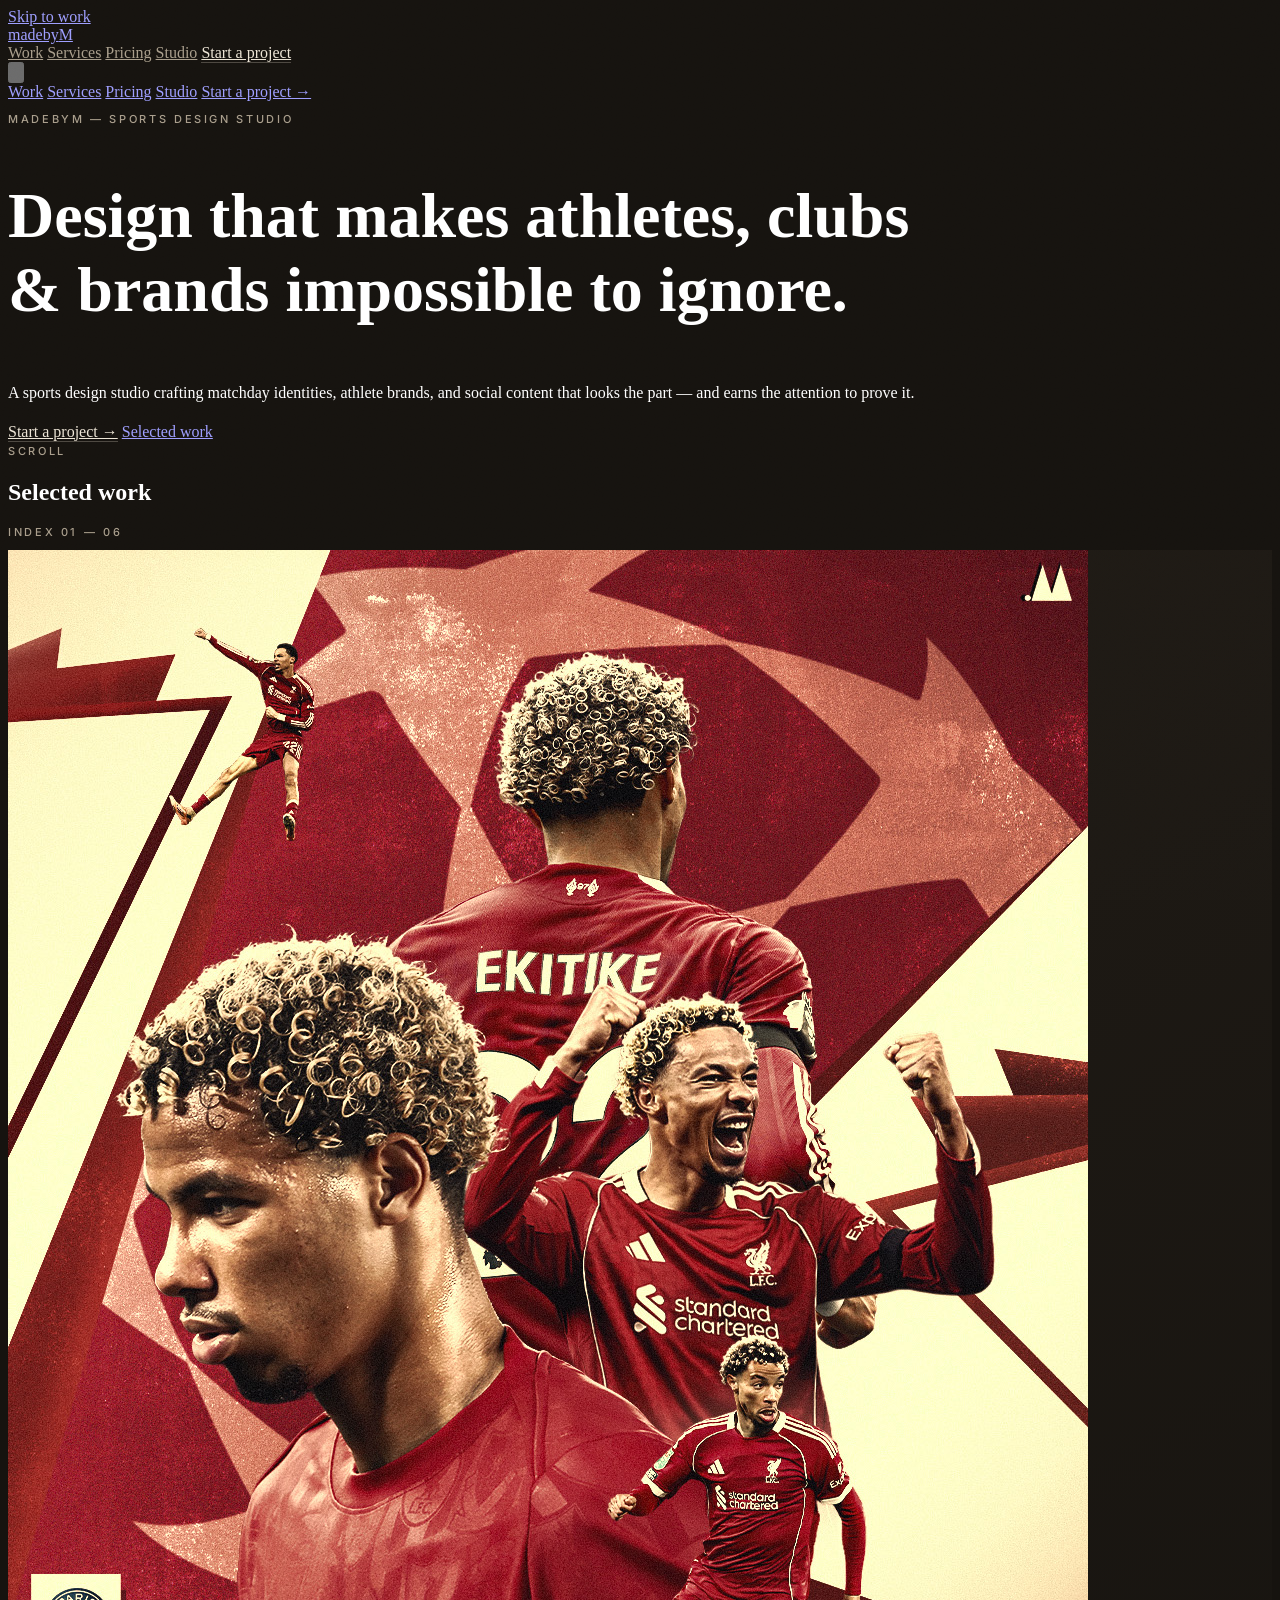
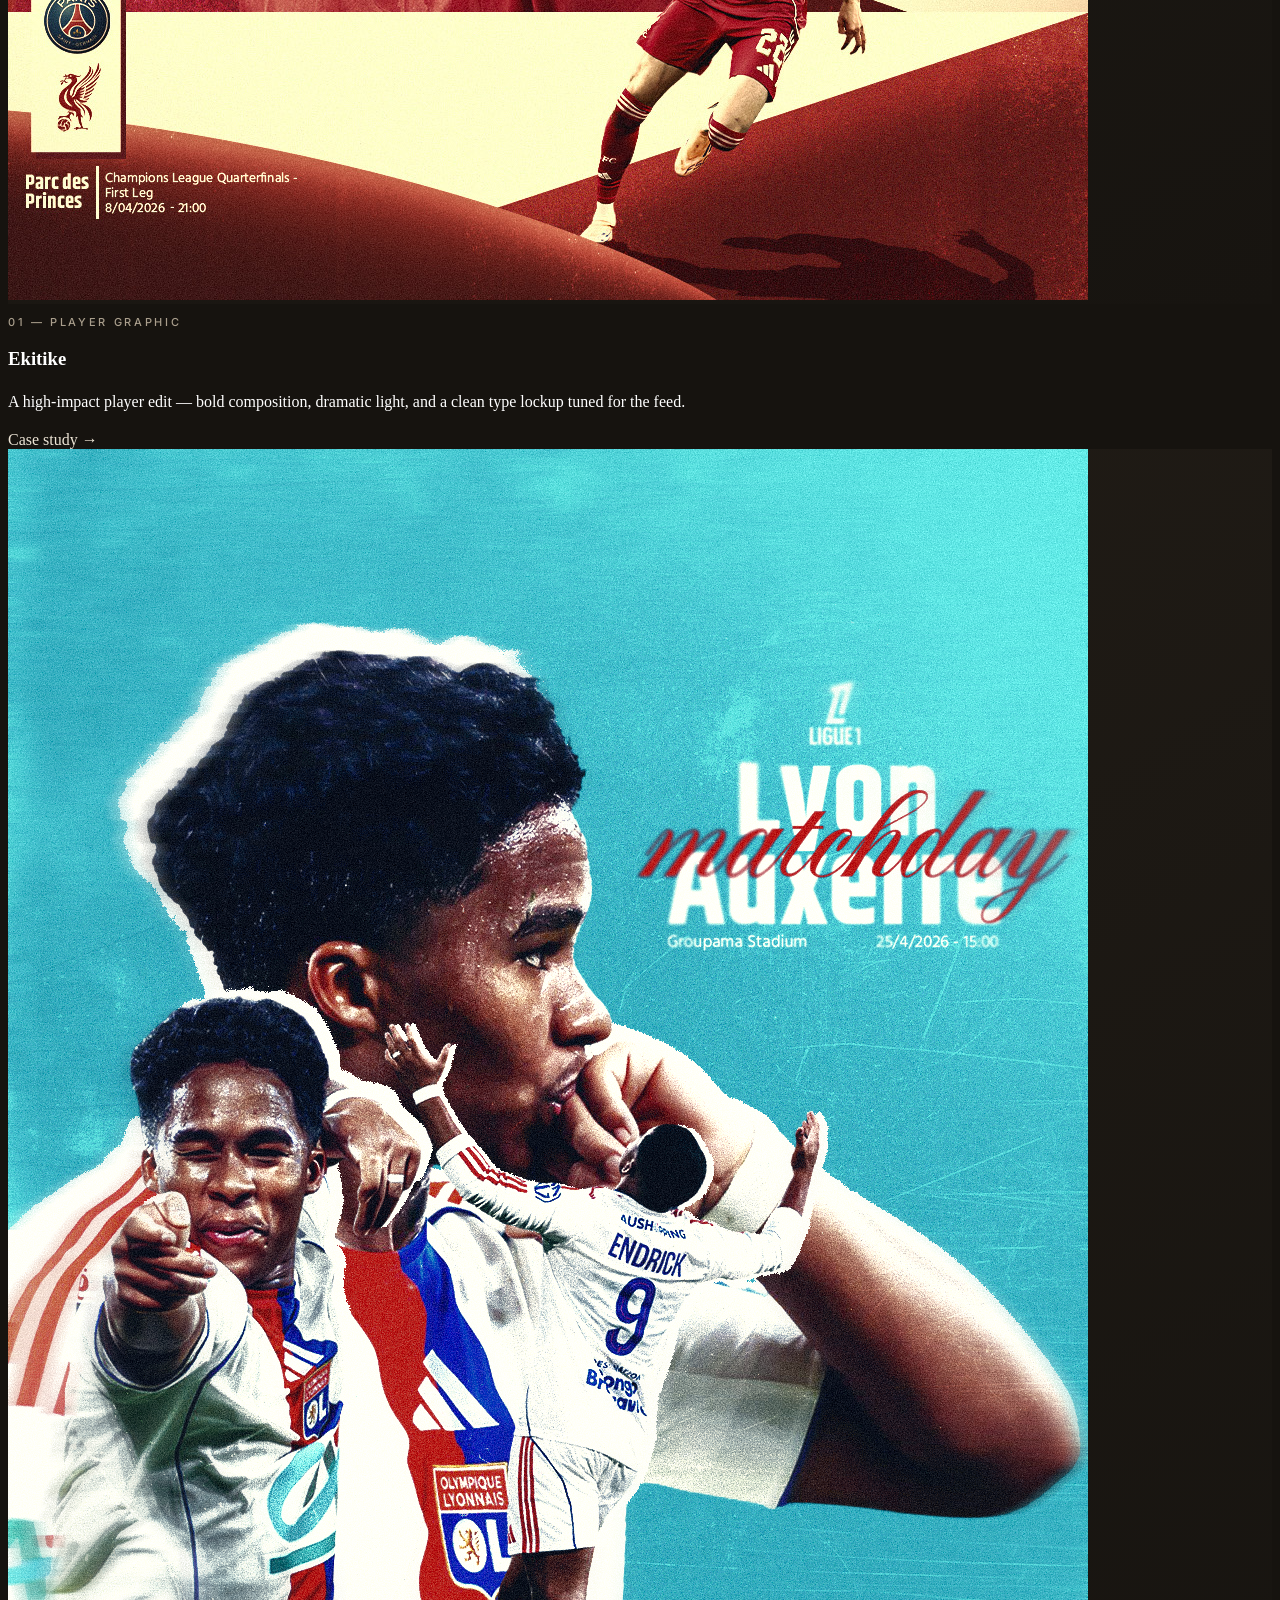
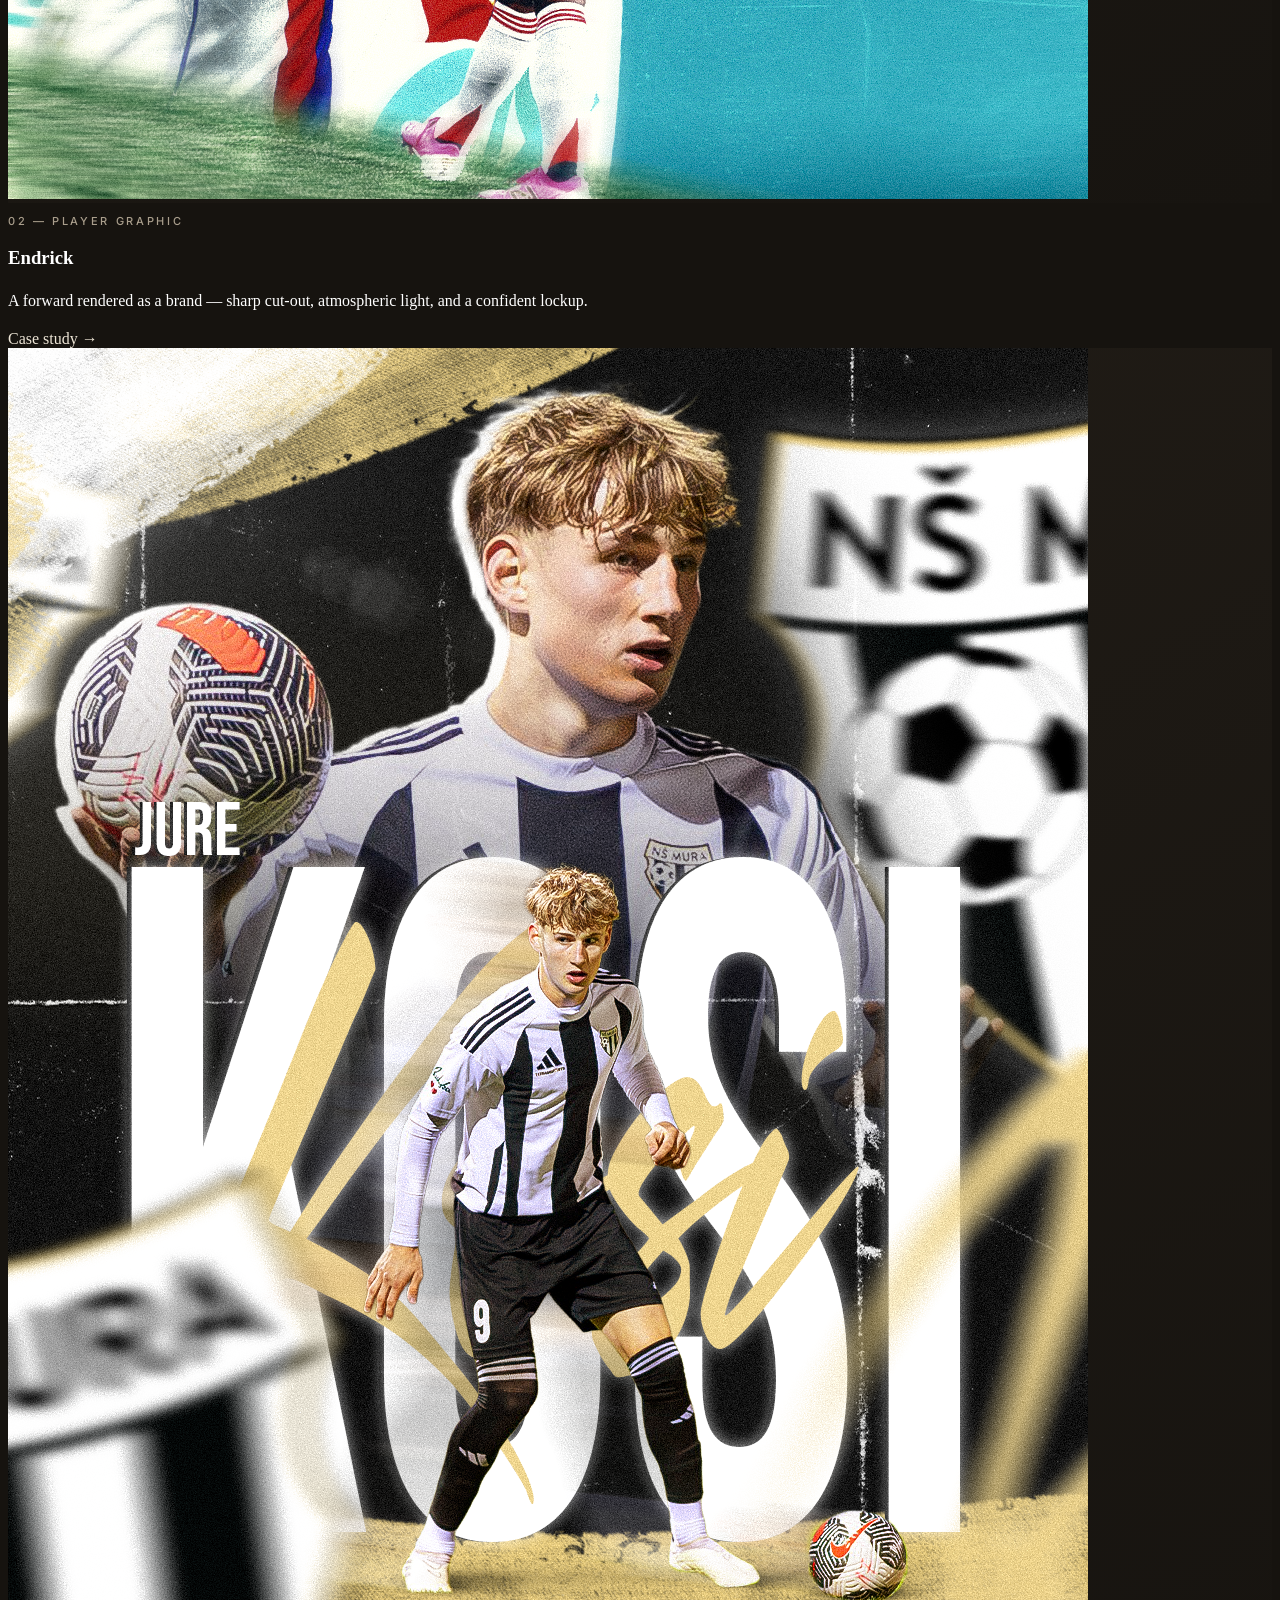
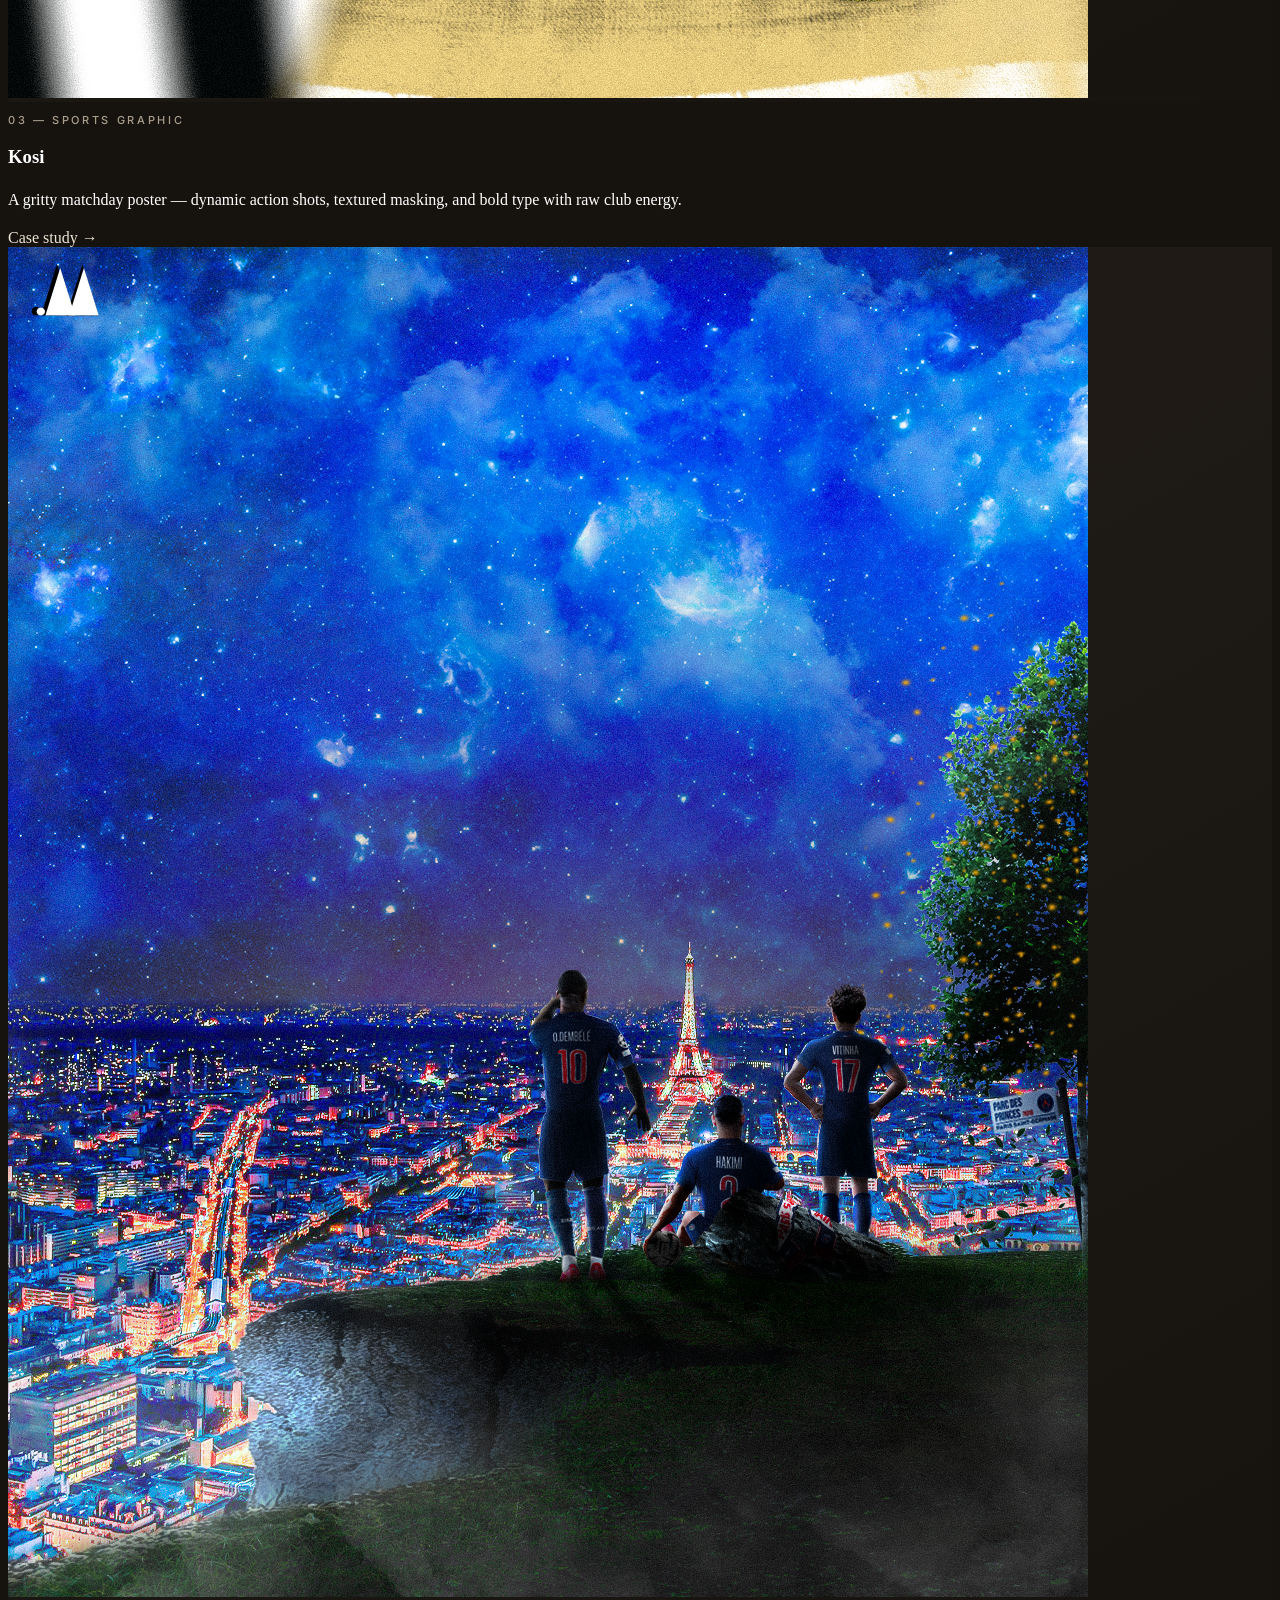
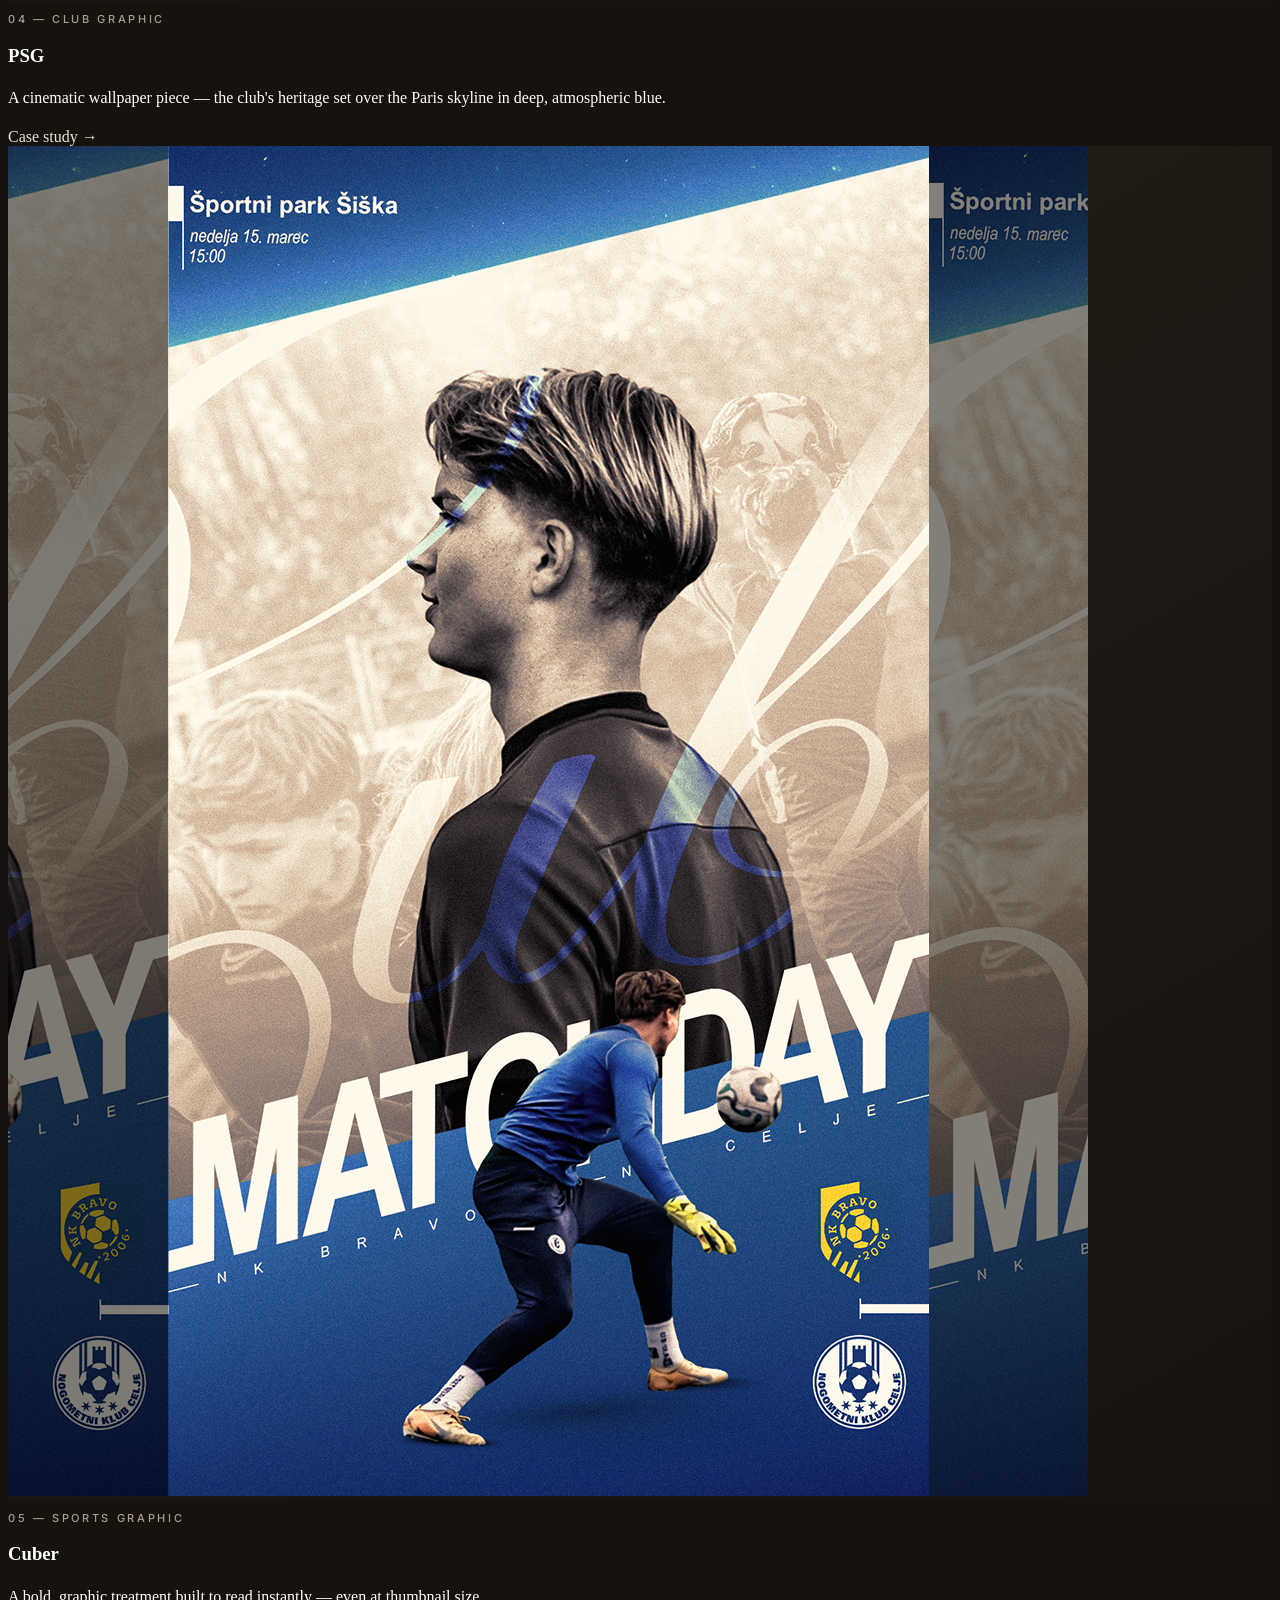
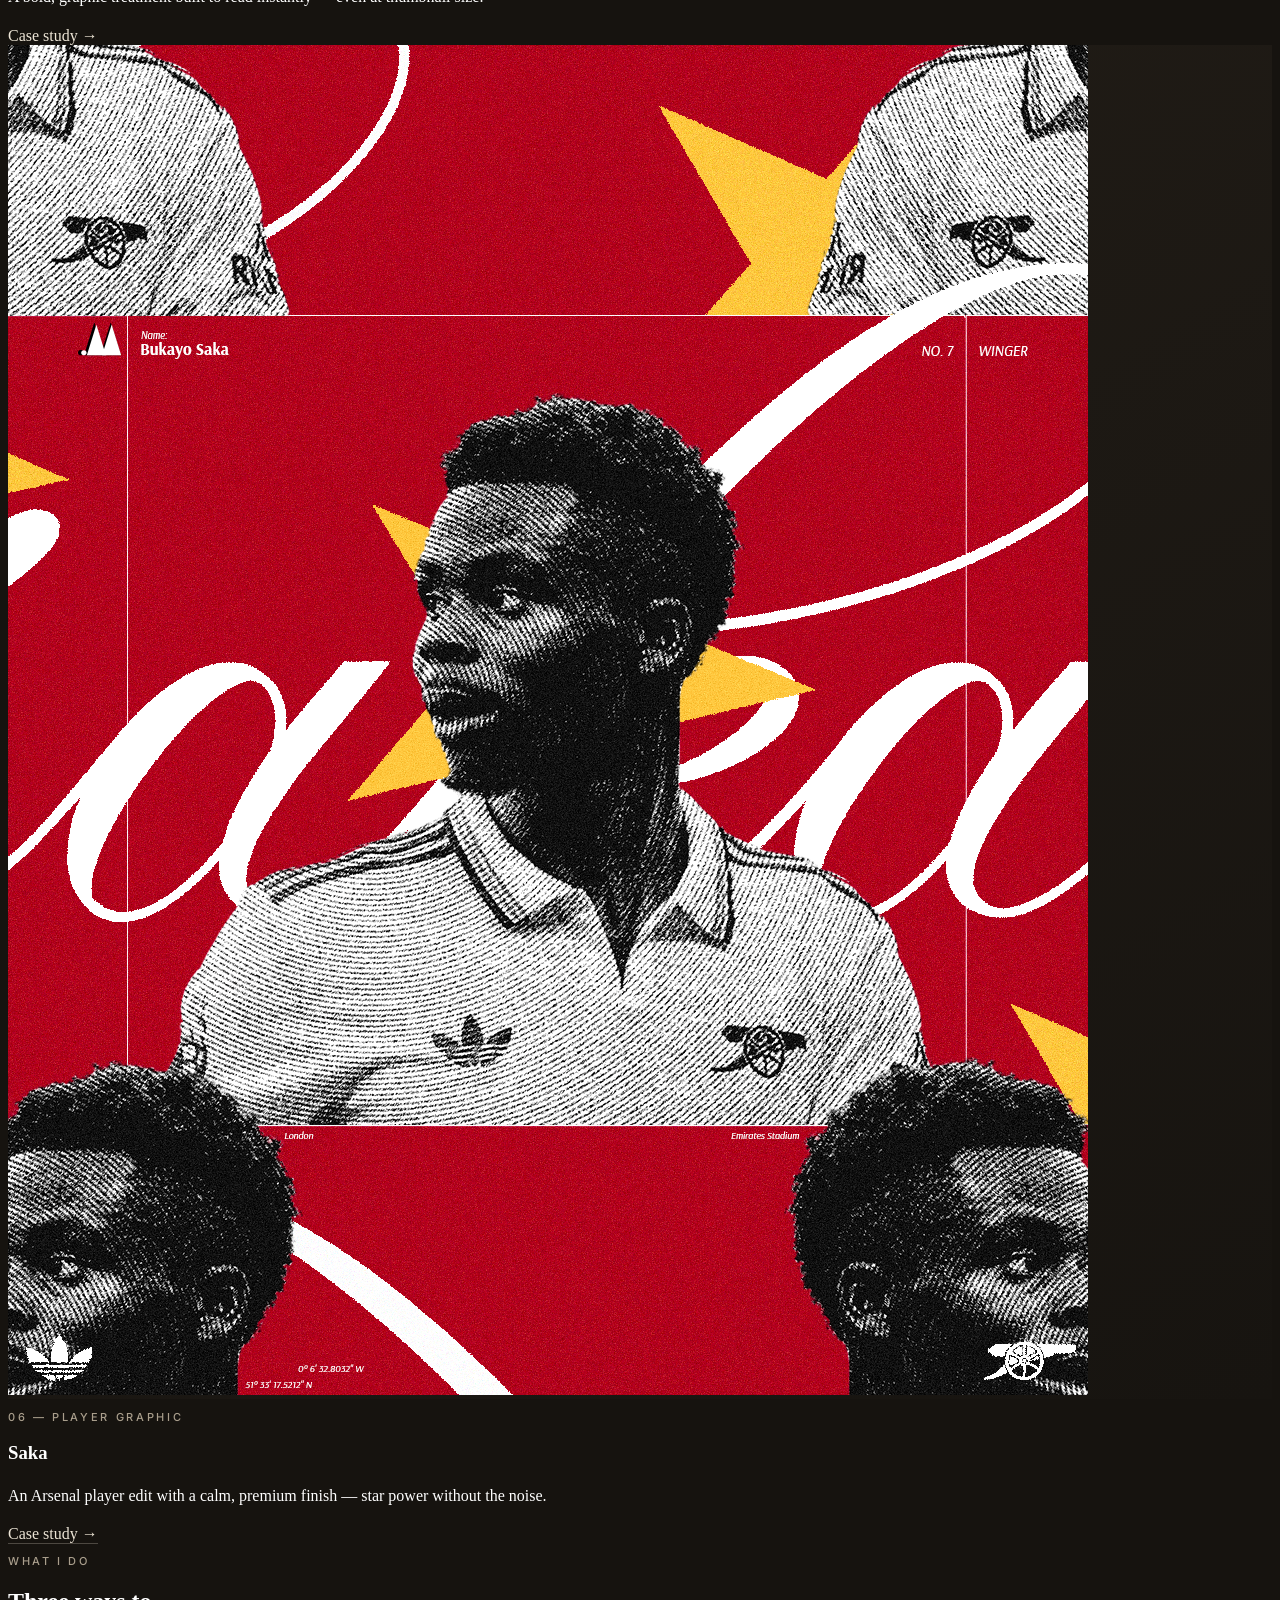
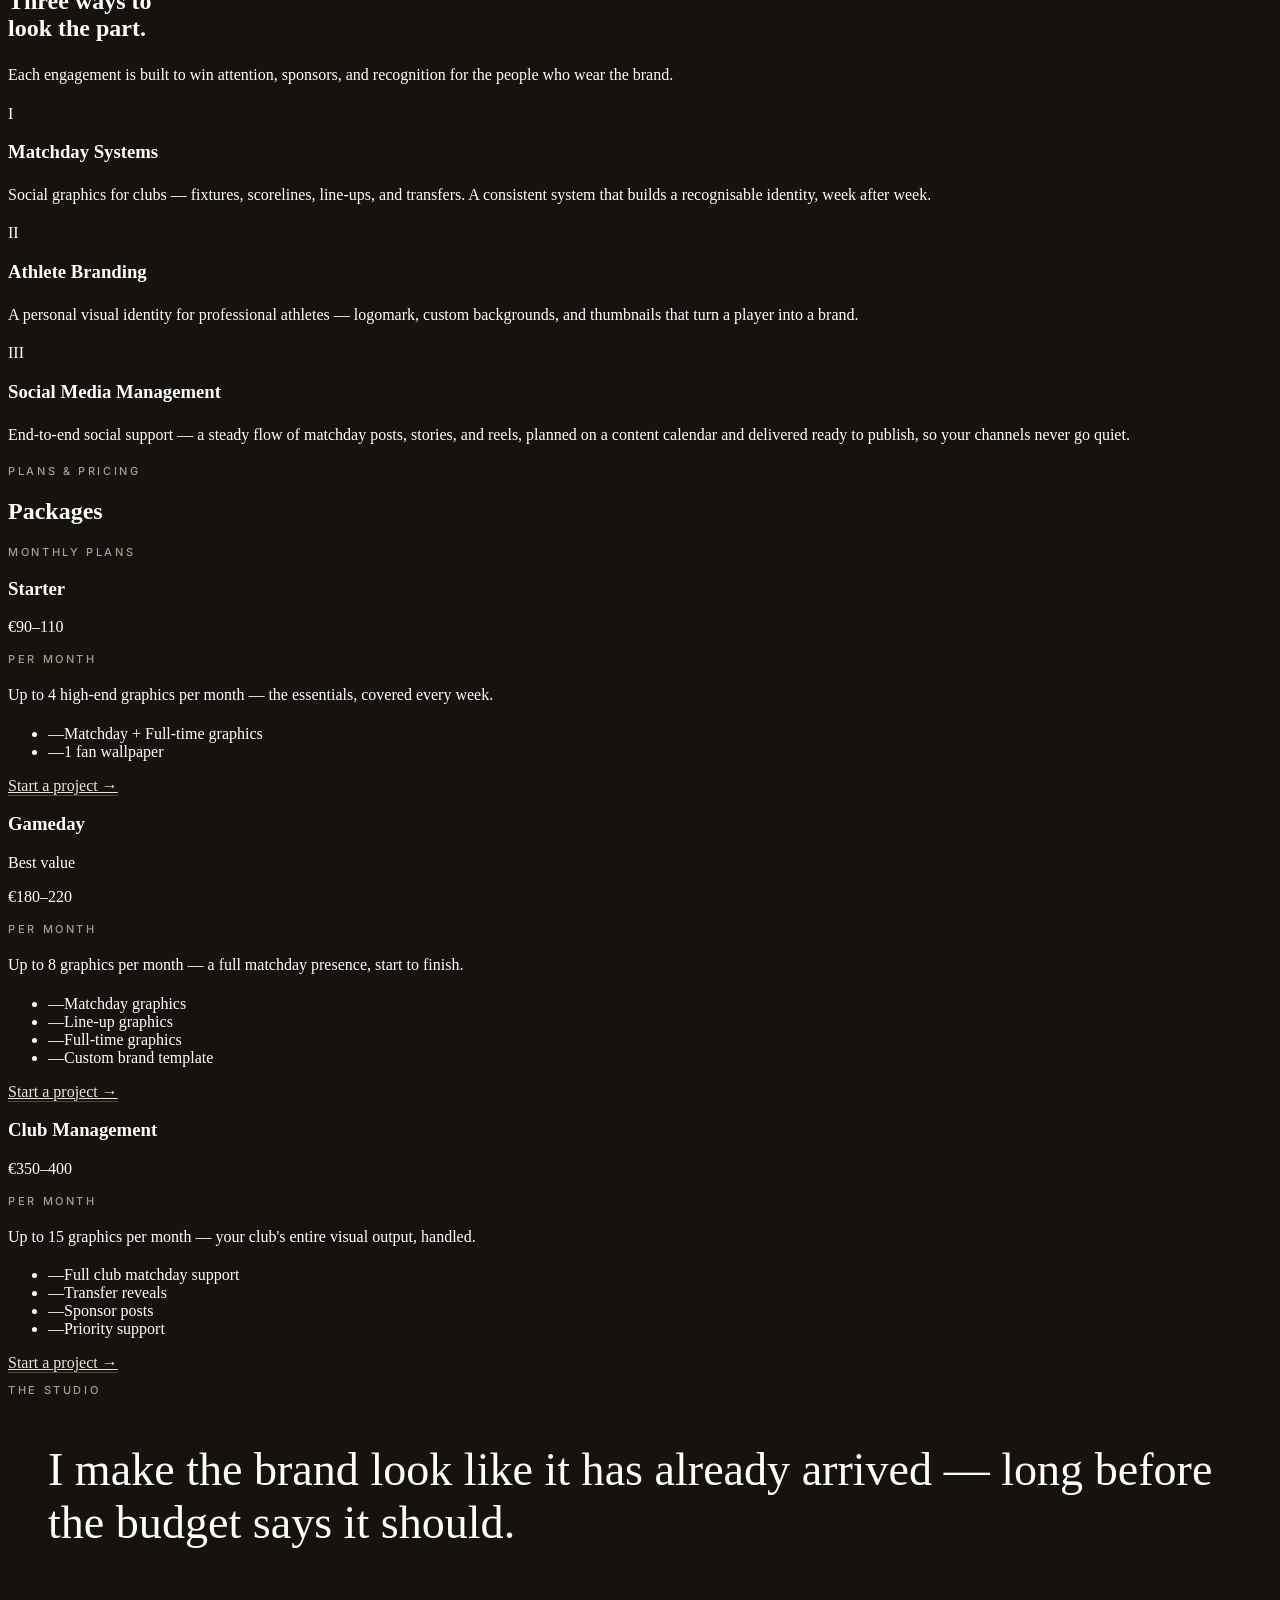
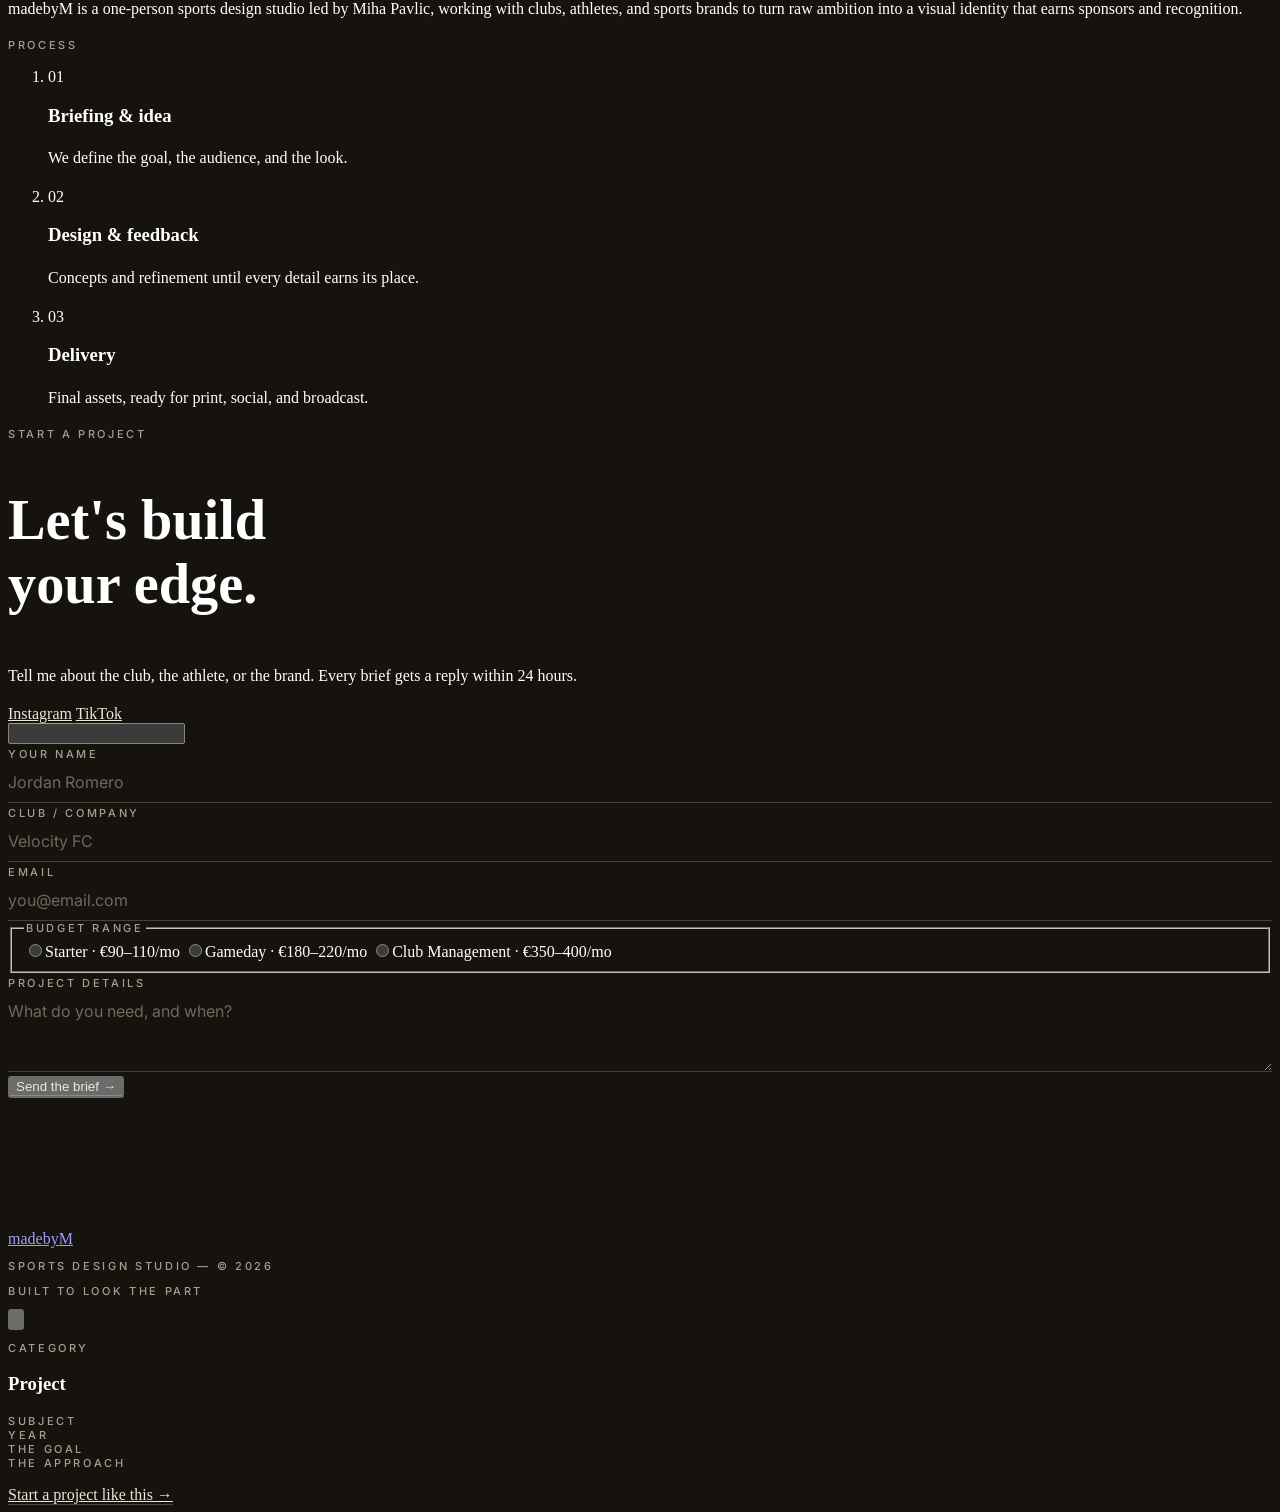
==== commit 1391171d: "Polish mobile nav and introduce clay shade palette - Hide the header logo while scrolled on phone vi" ====
--- a/index.html
+++ b/index.html
@@ -28,7 +28,9 @@
             surface: '#1E1A15', // raised surface (used sparingly)
             bone:    '#EDE5D6', // primary warm text
             stone:   '#A99E8C', // muted warm text
-            clay:    '#C26B3F', // accent — tiny marks + hovers only
+            clay:         '#C26B3F', // accent — tiny marks + hovers only
+            'clay-light': '#D68A5C', // brighter shade — logo M, highlight tags
+            'clay-deep':  '#9A5431', // deeper shade — numerals, dark-on-light accents
             line:    'rgba(237,229,214,0.12)',
           },
           fontFamily: {
@@ -68,6 +70,12 @@
     .link:hover, .link:focus-visible { color:#C26B3F; }
     .link:hover::after, .link:focus-visible::after { opacity:1; background:#C26B3F; }
 
+    /* Brand logo fades out on scroll — phones only (below md breakpoint) */
+    #brandLogo { transition: opacity .3s ease, visibility .3s ease; }
+    @media (max-width: 767px) {
+      header.is-scrolled #brandLogo { opacity: 0; visibility: hidden; }
+    }
+
     /* Nav link: underline draws in from left */
     .nav-link { position:relative; color:#A99E8C; transition: color .25s ease; }
     .nav-link::after {
@@ -117,6 +125,7 @@
       .reveal { opacity:1; transform:none; transition:none; }
       .work-img { transition:none; }
       #briefForm, #formSuccess { transition:none; }
+      #brandLogo { transition:none; }
       html { scroll-behavior:auto; }
     }
   </style>
@@ -128,11 +137,11 @@
   <a href="#work" class="sr-only focus:not-sr-only focus:fixed focus:z-50 focus:top-3 focus:left-3 focus:bg-bone focus:text-bg focus:px-4 focus:py-2 focus:rounded-sm focus:text-sm">Skip to work</a>
 
   <!-- ================= NAV (logo hard left · links hard right, full-bleed) ================= -->
-  <header class="fixed inset-x-0 top-0 z-40">
+  <header class="fixed top-0 left-0 w-full z-50">
     <div class="px-6 md:px-12">
       <nav class="flex items-center justify-between py-5">
-        <a href="#top" class="group font-display text-xl font-black tracking-tight">
-          <span class="text-bone">made</span><span class="text-stone transition-colors group-hover:text-bone">by</span><span class="italic text-clay">M</span>
+        <a href="#top" id="brandLogo" class="group font-display text-xl font-black tracking-tight">
+          <span class="text-bone">madeby</span><span class="italic text-clay-light">M</span>
         </a>
 
         <div class="hidden items-center gap-9 text-sm md:flex">
@@ -148,12 +157,12 @@
         </button>
       </nav>
 
-      <div id="mobileMenu" class="md:hidden hidden border-t border-line pb-4 pt-2">
-        <a href="#work" class="block py-3 text-stone hover:text-bone">Work</a>
-        <a href="#services" class="block py-3 text-stone hover:text-bone">Services</a>
-        <a href="#pricing" class="block py-3 text-stone hover:text-bone">Pricing</a>
-        <a href="#about" class="block py-3 text-stone hover:text-bone">Studio</a>
-        <a href="#contact" class="block py-3 text-clay">Start a project →</a>
+      <div id="mobileMenu" class="md:hidden hidden bg-[#F5F2EB] px-5 pb-4 pt-2">
+        <a href="#work" class="block py-3 text-bg hover:text-clay-deep">Work</a>
+        <a href="#services" class="block py-3 text-bg hover:text-clay-deep">Services</a>
+        <a href="#pricing" class="block py-3 text-bg hover:text-clay-deep">Pricing</a>
+        <a href="#about" class="block py-3 text-bg hover:text-clay-deep">Studio</a>
+        <a href="#contact" class="block py-3 font-medium text-clay-deep">Start a project →</a>
       </div>
     </div>
   </header>
@@ -328,7 +337,7 @@
           <div class="sm:sticky sm:top-28">
             <p class="reveal eyebrow">What I do</p>
             <h2 class="reveal mt-5 font-display text-3xl font-black uppercase leading-[1.02] tracking-tight sm:text-4xl lg:text-5xl">
-              Three ways to<br /><span class="italic text-clay">look the part.</span>
+              Three ways to<br /><span class="italic text-clay-light">look the part.</span>
             </h2>
             <p class="reveal prose-body mt-6 max-w-xs text-stone">Each engagement is built to win attention, sponsors, and recognition for the people who wear the brand.</p>
           </div>
@@ -338,21 +347,21 @@
         <div class="sm:col-span-8">
           <div class="reveal flex flex-col">
             <div class="grid gap-4 py-9 sm:grid-cols-12 sm:items-baseline">
-              <span class="font-display text-2xl font-black text-clay sm:col-span-1">I</span>
+              <span class="font-display text-2xl font-black text-clay-deep sm:col-span-1">I</span>
               <div class="sm:col-span-11">
                 <h3 class="font-display text-2xl font-black uppercase leading-none tracking-tight sm:text-3xl lg:text-4xl">Matchday Systems</h3>
                 <p class="prose-body mt-4 max-w-md text-stone">Social graphics for clubs — fixtures, scorelines, line-ups, and transfers. A consistent system that builds a recognisable identity, week after week.</p>
               </div>
             </div>
             <div class="grid gap-4 border-t border-line py-9 sm:grid-cols-12 sm:items-baseline">
-              <span class="font-display text-2xl font-black text-clay sm:col-span-1">II</span>
+              <span class="font-display text-2xl font-black text-clay-deep sm:col-span-1">II</span>
               <div class="sm:col-span-11">
                 <h3 class="font-display text-2xl font-black uppercase leading-none tracking-tight sm:text-3xl lg:text-4xl">Athlete Branding</h3>
                 <p class="prose-body mt-4 max-w-md text-stone">A personal visual identity for professional athletes — logomark, custom backgrounds, and thumbnails that turn a player into a brand.</p>
               </div>
             </div>
             <div class="grid gap-4 border-t border-line py-9 sm:grid-cols-12 sm:items-baseline">
-              <span class="font-display text-2xl font-black text-clay sm:col-span-1">III</span>
+              <span class="font-display text-2xl font-black text-clay-deep sm:col-span-1">III</span>
               <div class="sm:col-span-11">
                 <h3 class="font-display text-2xl font-black uppercase leading-none tracking-tight sm:text-3xl lg:text-4xl">Social Media Management</h3>
                 <p class="prose-body mt-4 max-w-md text-stone">End-to-end social support — a steady flow of matchday posts, stories, and reels, planned on a content calendar and delivered ready to publish, so your channels never go quiet.</p>
@@ -394,7 +403,7 @@
         <div class="reveal border-t-2 border-clay/60 pt-8">
           <div class="flex items-center justify-between gap-4">
             <h3 class="font-display text-2xl font-black uppercase tracking-tight sm:text-3xl">Gameday</h3>
-            <span class="shrink-0 text-[11px] uppercase tracking-[0.18em] text-clay">Best value</span>
+            <span class="shrink-0 text-[11px] uppercase tracking-[0.18em] text-clay-light">Best value</span>
           </div>
           <p class="mt-6 font-display text-4xl font-black tracking-tight sm:text-5xl">€180–220</p>
           <p class="eyebrow mt-2">per month</p>
@@ -446,15 +455,15 @@
           <p class="eyebrow">Process</p>
           <ol class="mt-6 divide-y divide-line border-t border-line">
             <li class="flex gap-5 py-5">
-              <span class="font-display text-lg font-black text-clay">01</span>
+              <span class="font-display text-lg font-black text-clay-deep">01</span>
               <div><h3 class="font-display text-lg font-black uppercase tracking-tight">Briefing &amp; idea</h3><p class="prose-body mt-1 text-sm text-stone">We define the goal, the audience, and the look.</p></div>
             </li>
             <li class="flex gap-5 py-5">
-              <span class="font-display text-lg font-black text-clay">02</span>
+              <span class="font-display text-lg font-black text-clay-deep">02</span>
               <div><h3 class="font-display text-lg font-black uppercase tracking-tight">Design &amp; feedback</h3><p class="prose-body mt-1 text-sm text-stone">Concepts and refinement until every detail earns its place.</p></div>
             </li>
             <li class="flex gap-5 py-5">
-              <span class="font-display text-lg font-black text-clay">03</span>
+              <span class="font-display text-lg font-black text-clay-deep">03</span>
               <div><h3 class="font-display text-lg font-black uppercase tracking-tight">Delivery</h3><p class="prose-body mt-1 text-sm text-stone">Final assets, ready for print, social, and broadcast.</p></div>
             </li>
           </ol>
@@ -535,7 +544,7 @@
   <!-- ================= FOOTER ================= -->
   <footer class="border-t border-line py-10">
     <div class="flex flex-col items-center justify-between gap-4 px-6 sm:flex-row md:px-12">
-      <a href="#top" class="group font-display text-lg font-black"><span class="text-bone">made</span><span class="text-stone">by</span><span class="italic text-clay">M</span></a>
+      <a href="#top" class="group font-display text-lg font-black"><span class="text-bone">madeby</span><span class="italic text-clay-light">M</span></a>
       <p class="eyebrow text-stone/70">Sports Design Studio — © 2026</p>
       <p class="eyebrow text-stone/70">Built to look the part</p>
     </div>
@@ -571,6 +580,12 @@
       img.addEventListener('error', function () { img.classList.add('is-broken'); });
       if (img.complete && img.naturalWidth === 0) img.classList.add('is-broken');
     });
+
+    // Hide the brand logo while scrolled (CSS applies this on phones only)
+    var headerEl = document.querySelector('header');
+    function onScroll() { headerEl.classList.toggle('is-scrolled', window.scrollY > 40); }
+    window.addEventListener('scroll', onScroll, { passive: true });
+    onScroll();
 
     // Mobile nav
     var navToggle = document.getElementById('navToggle');
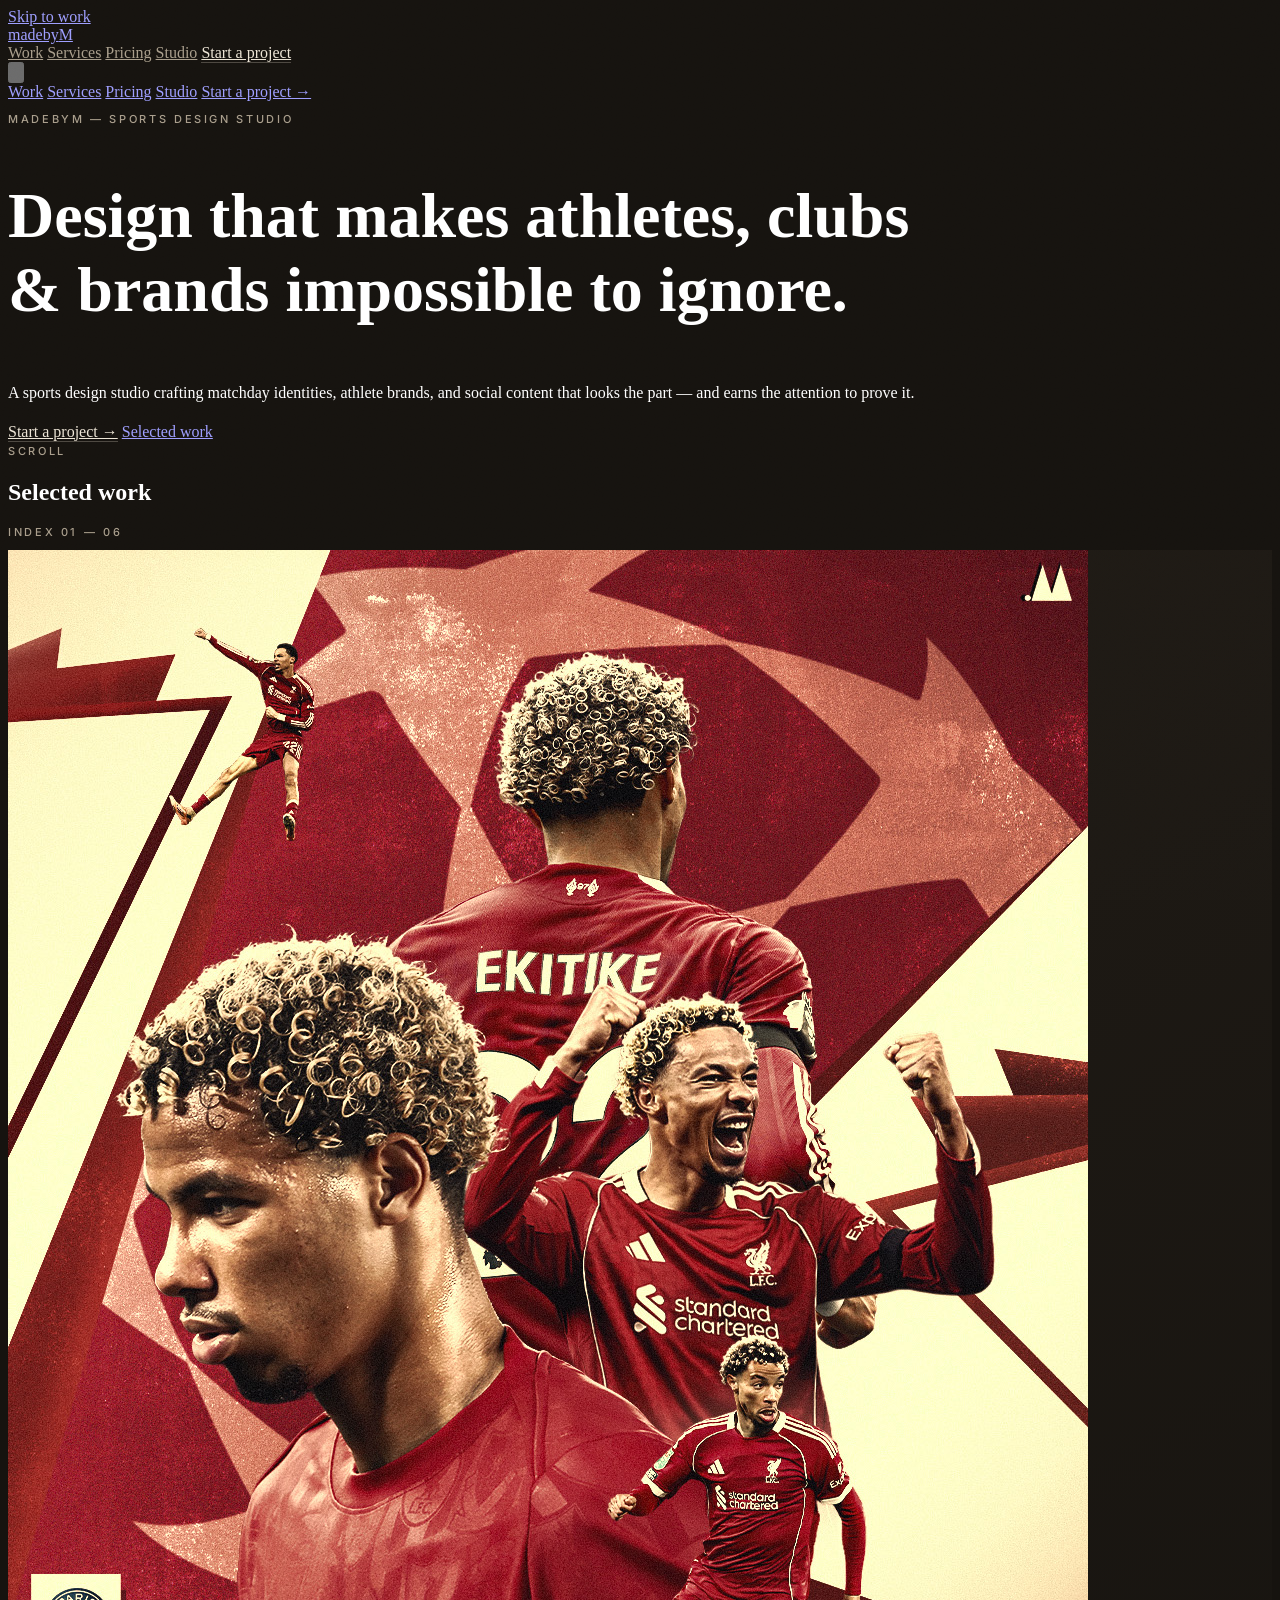
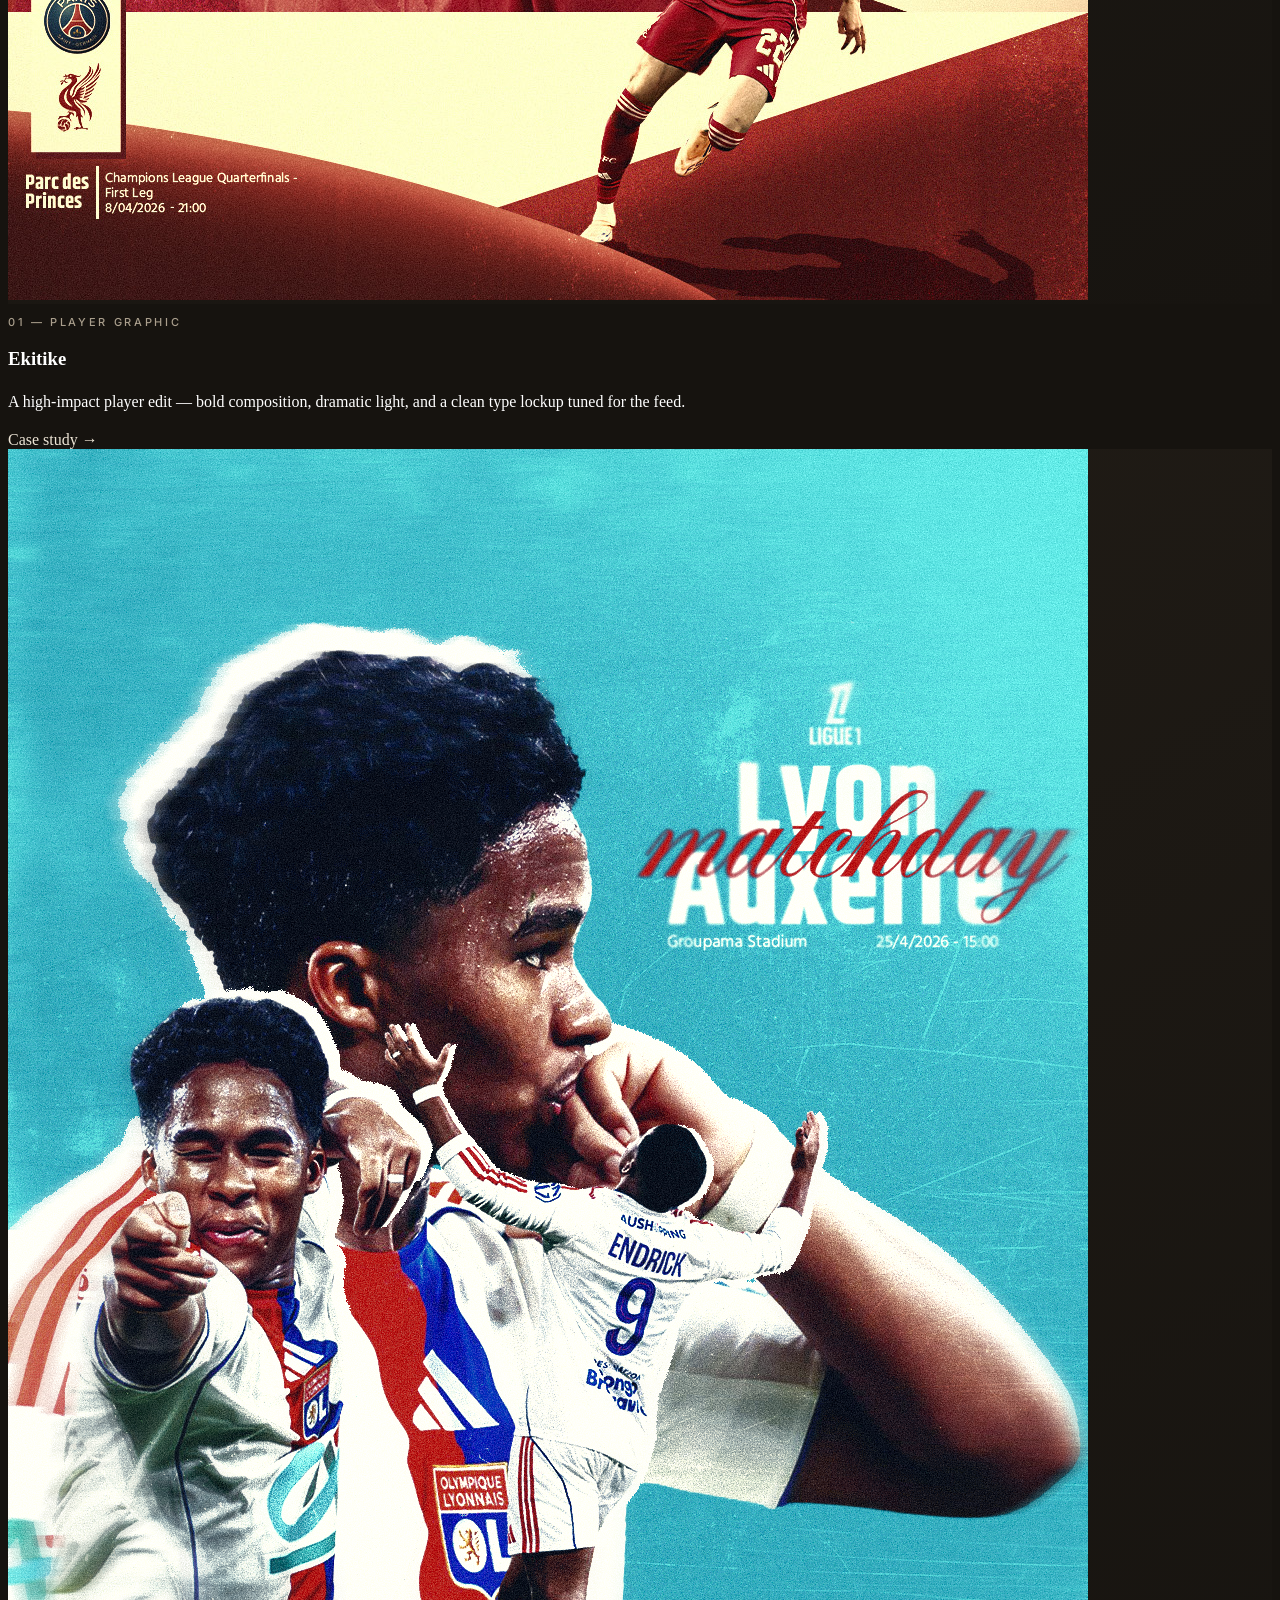
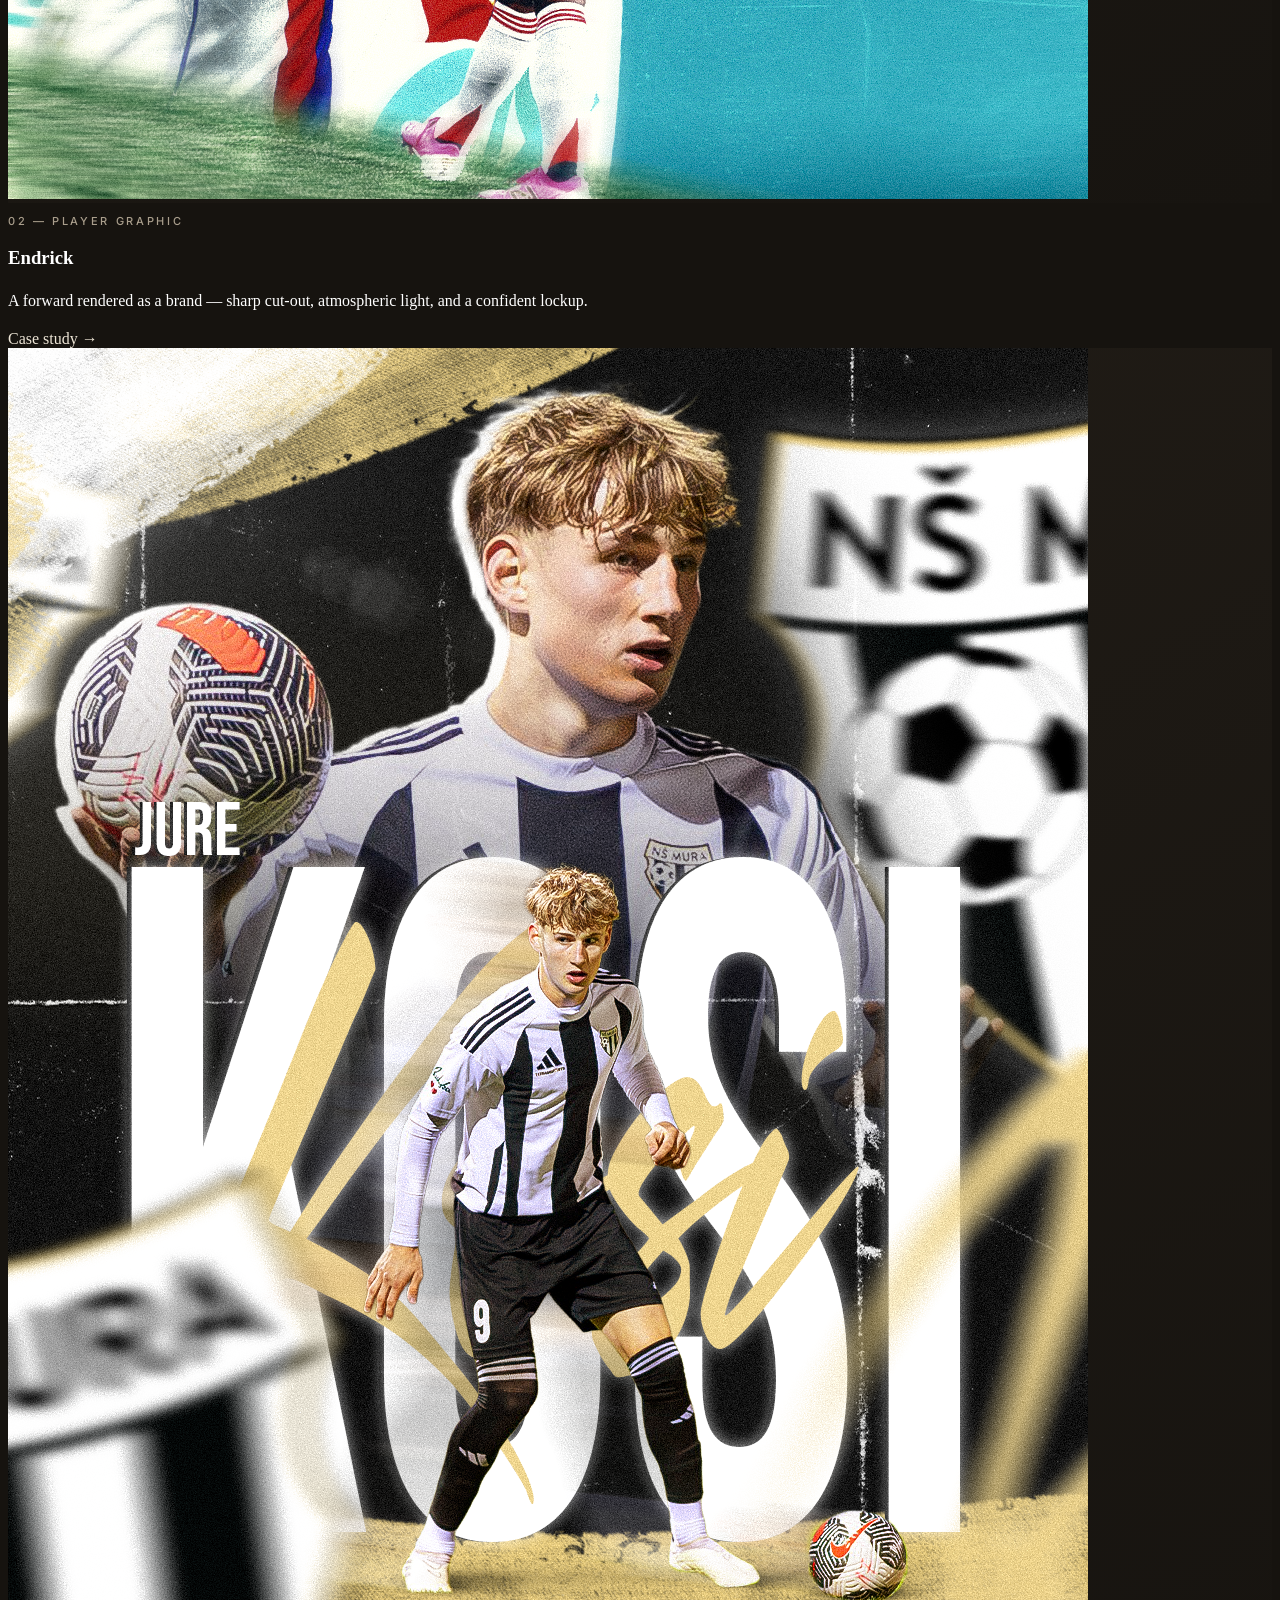
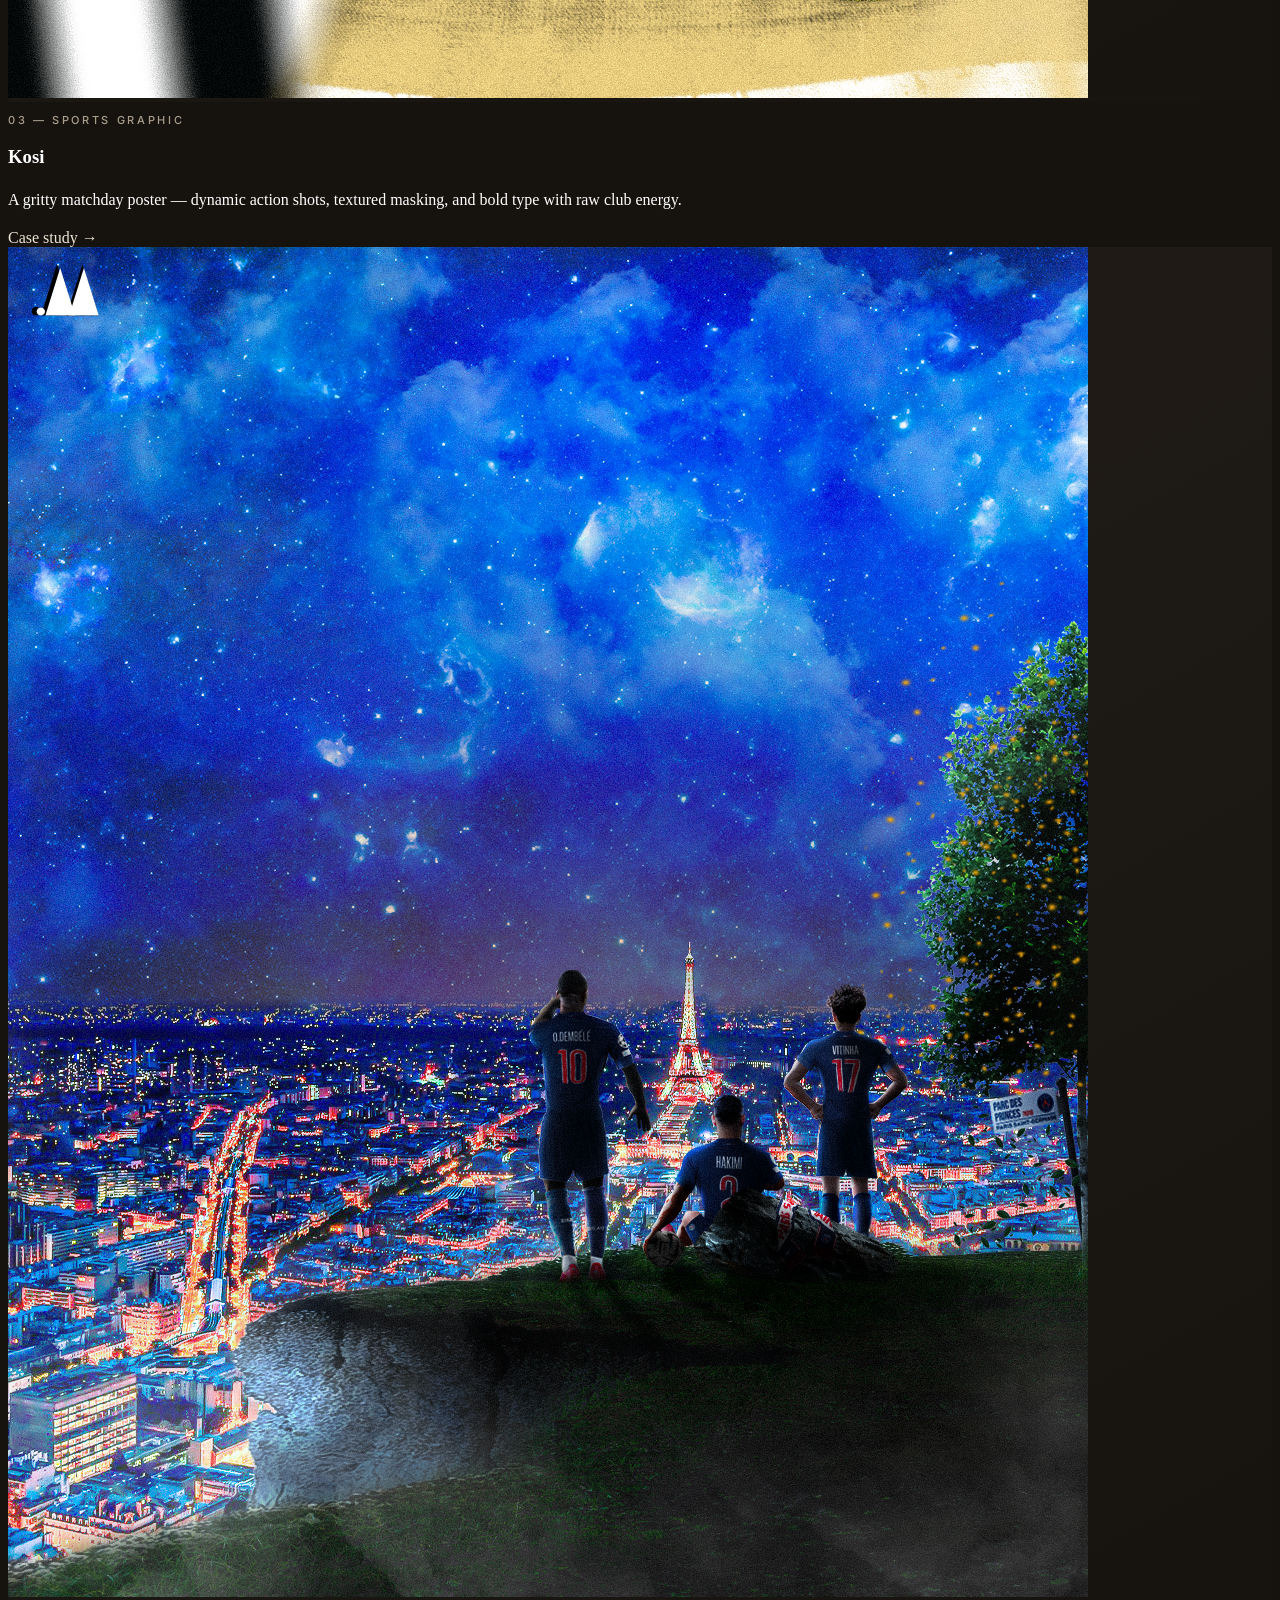
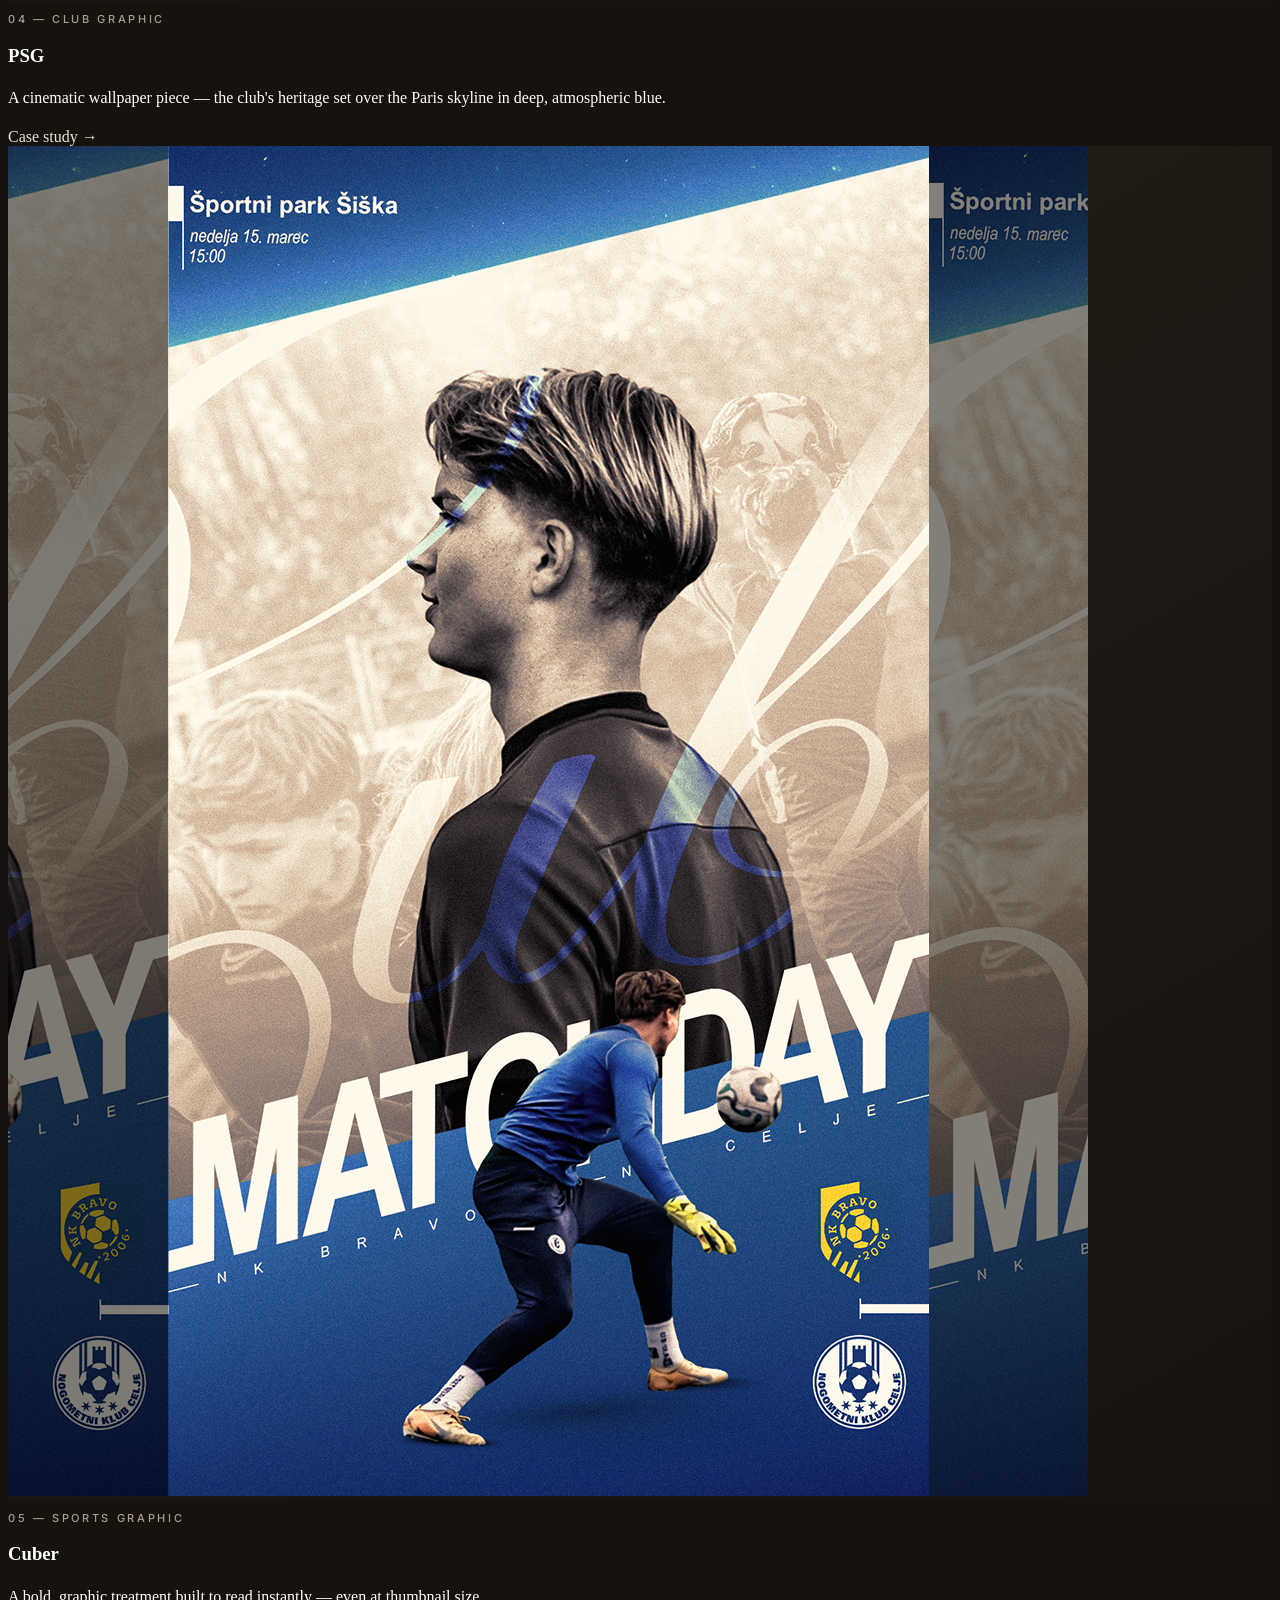
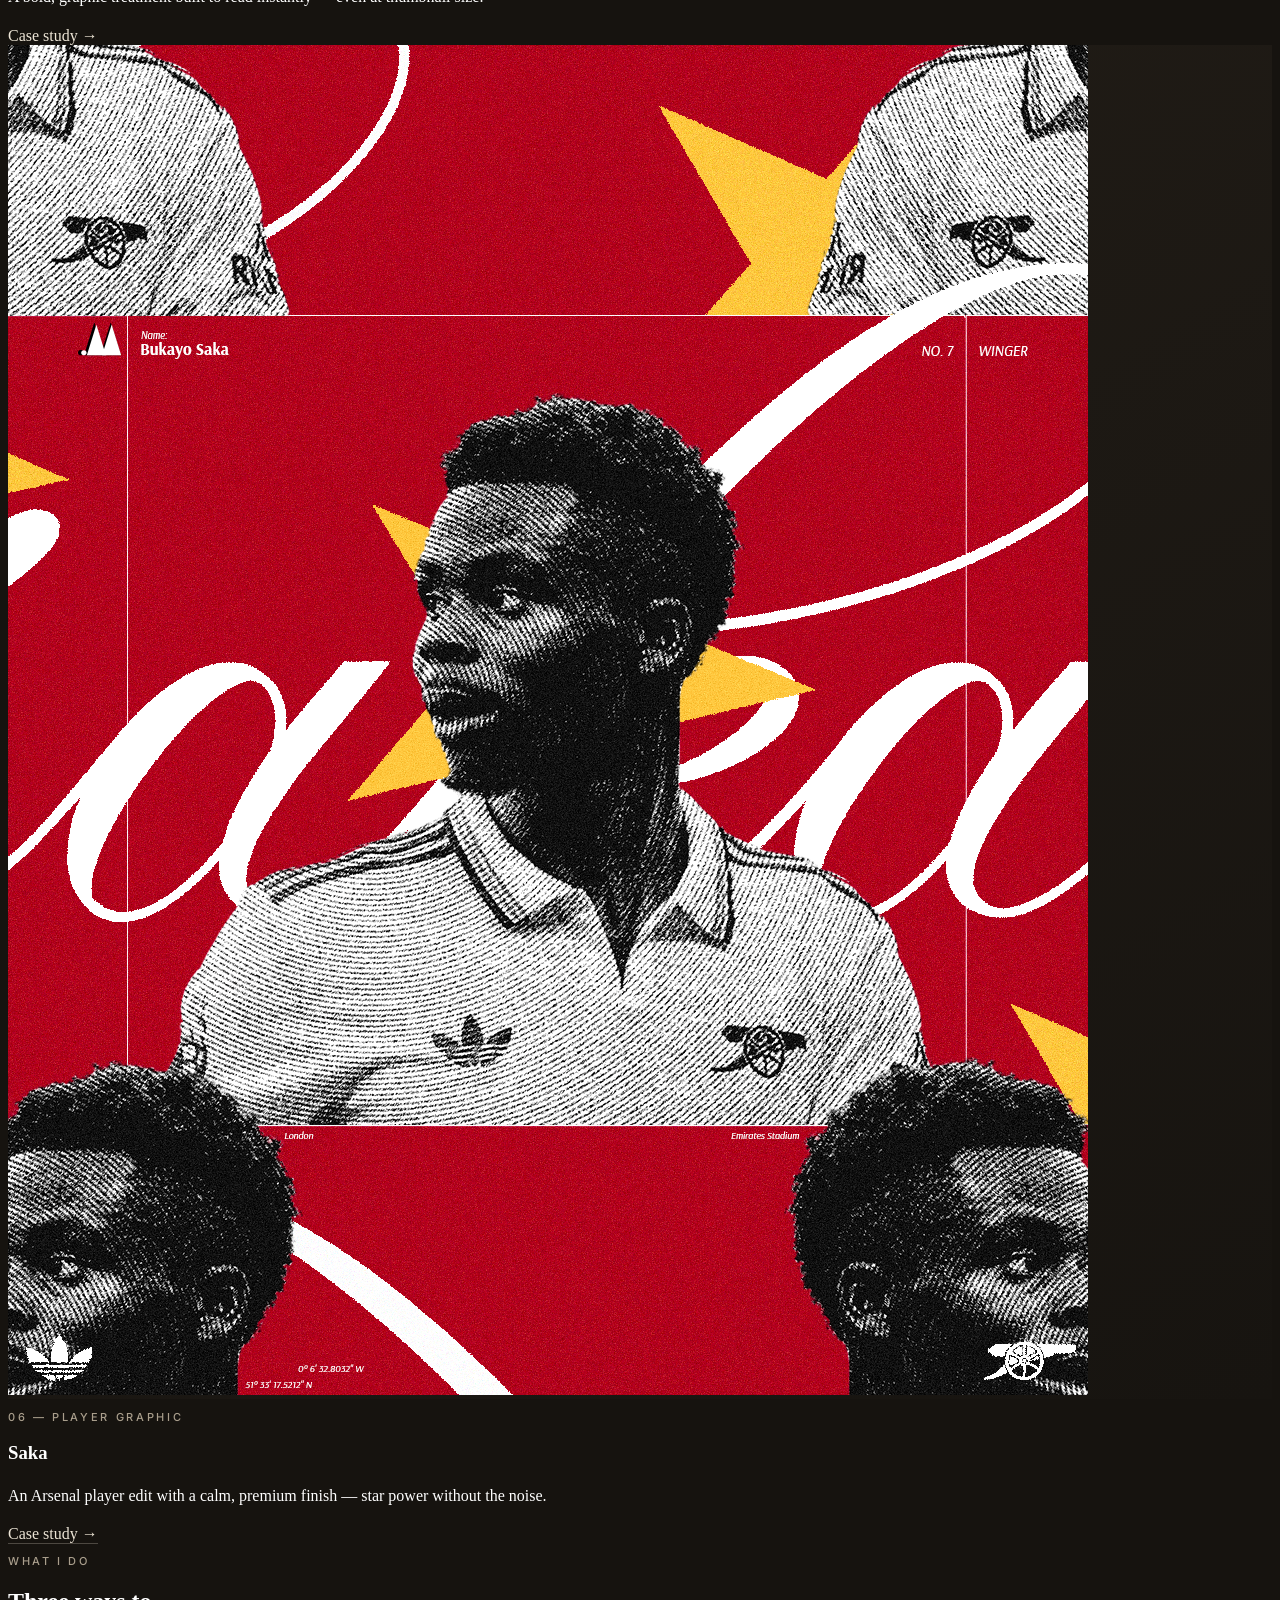
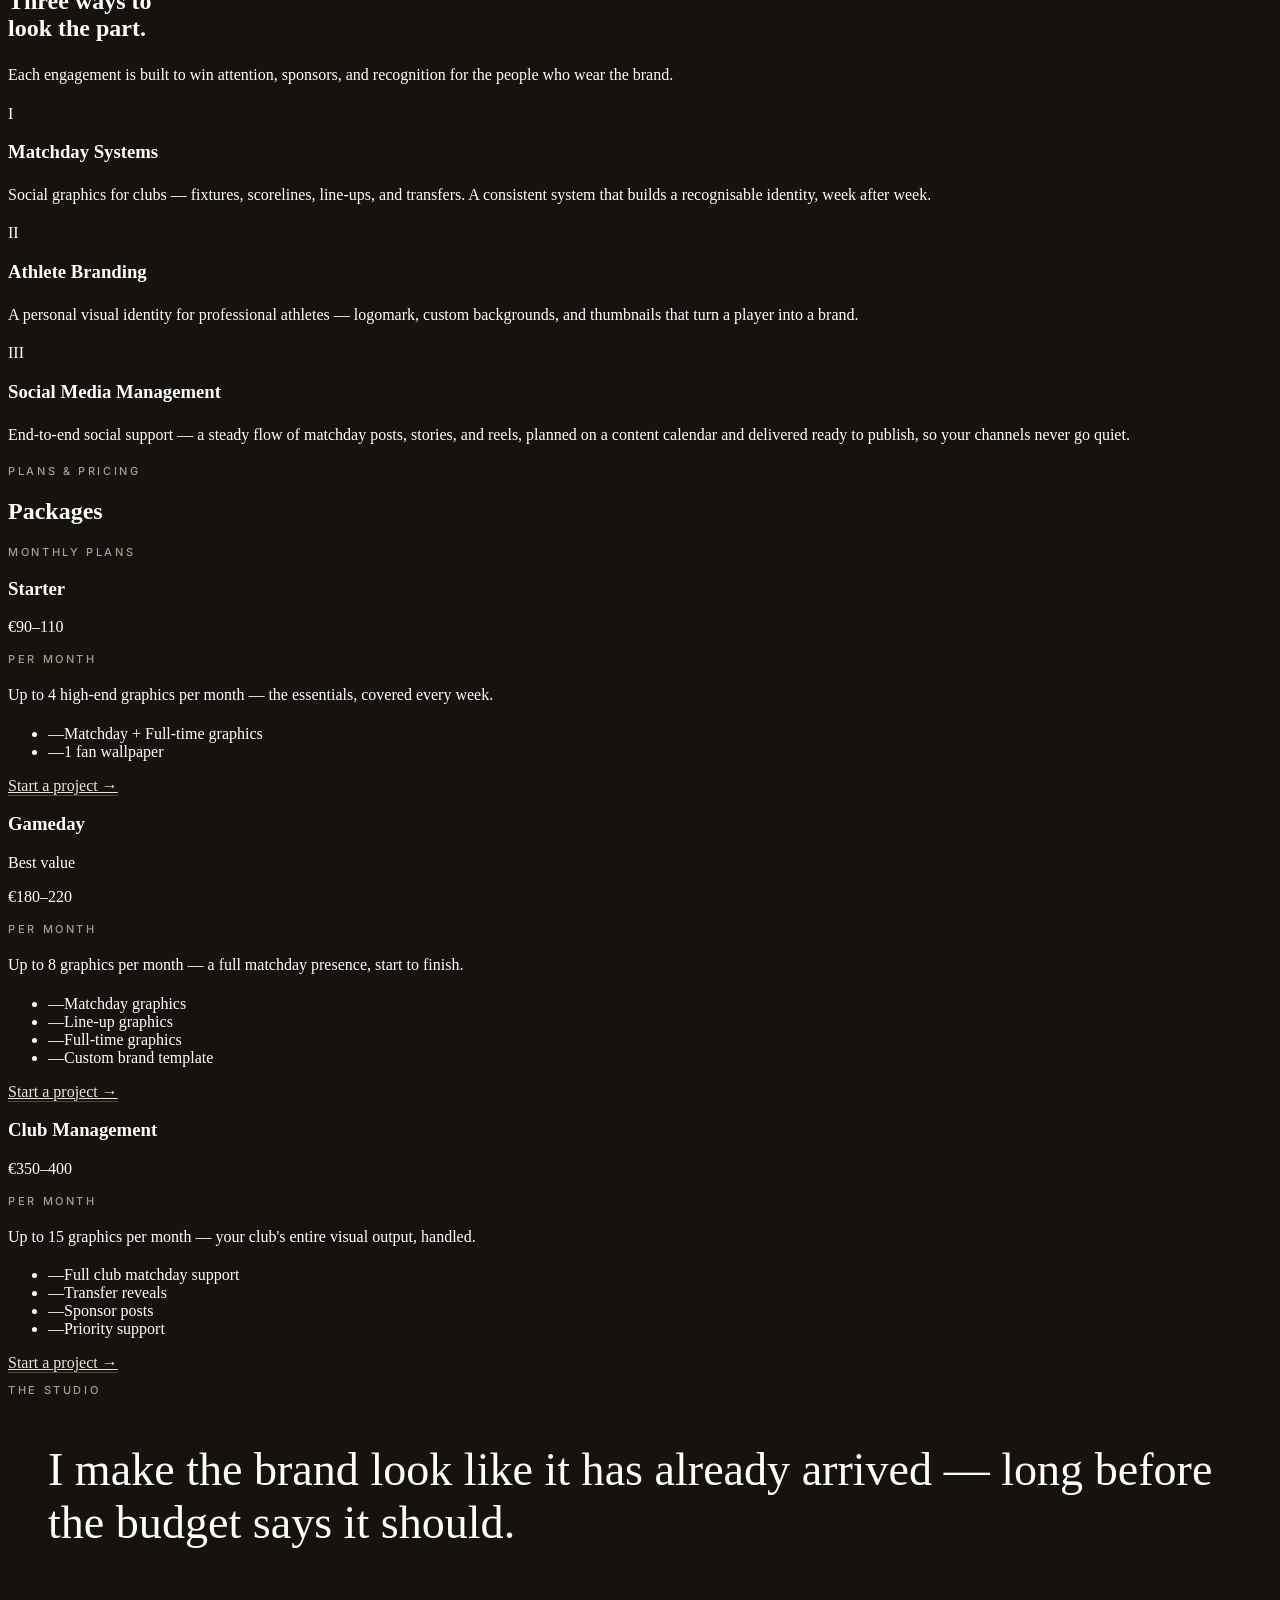
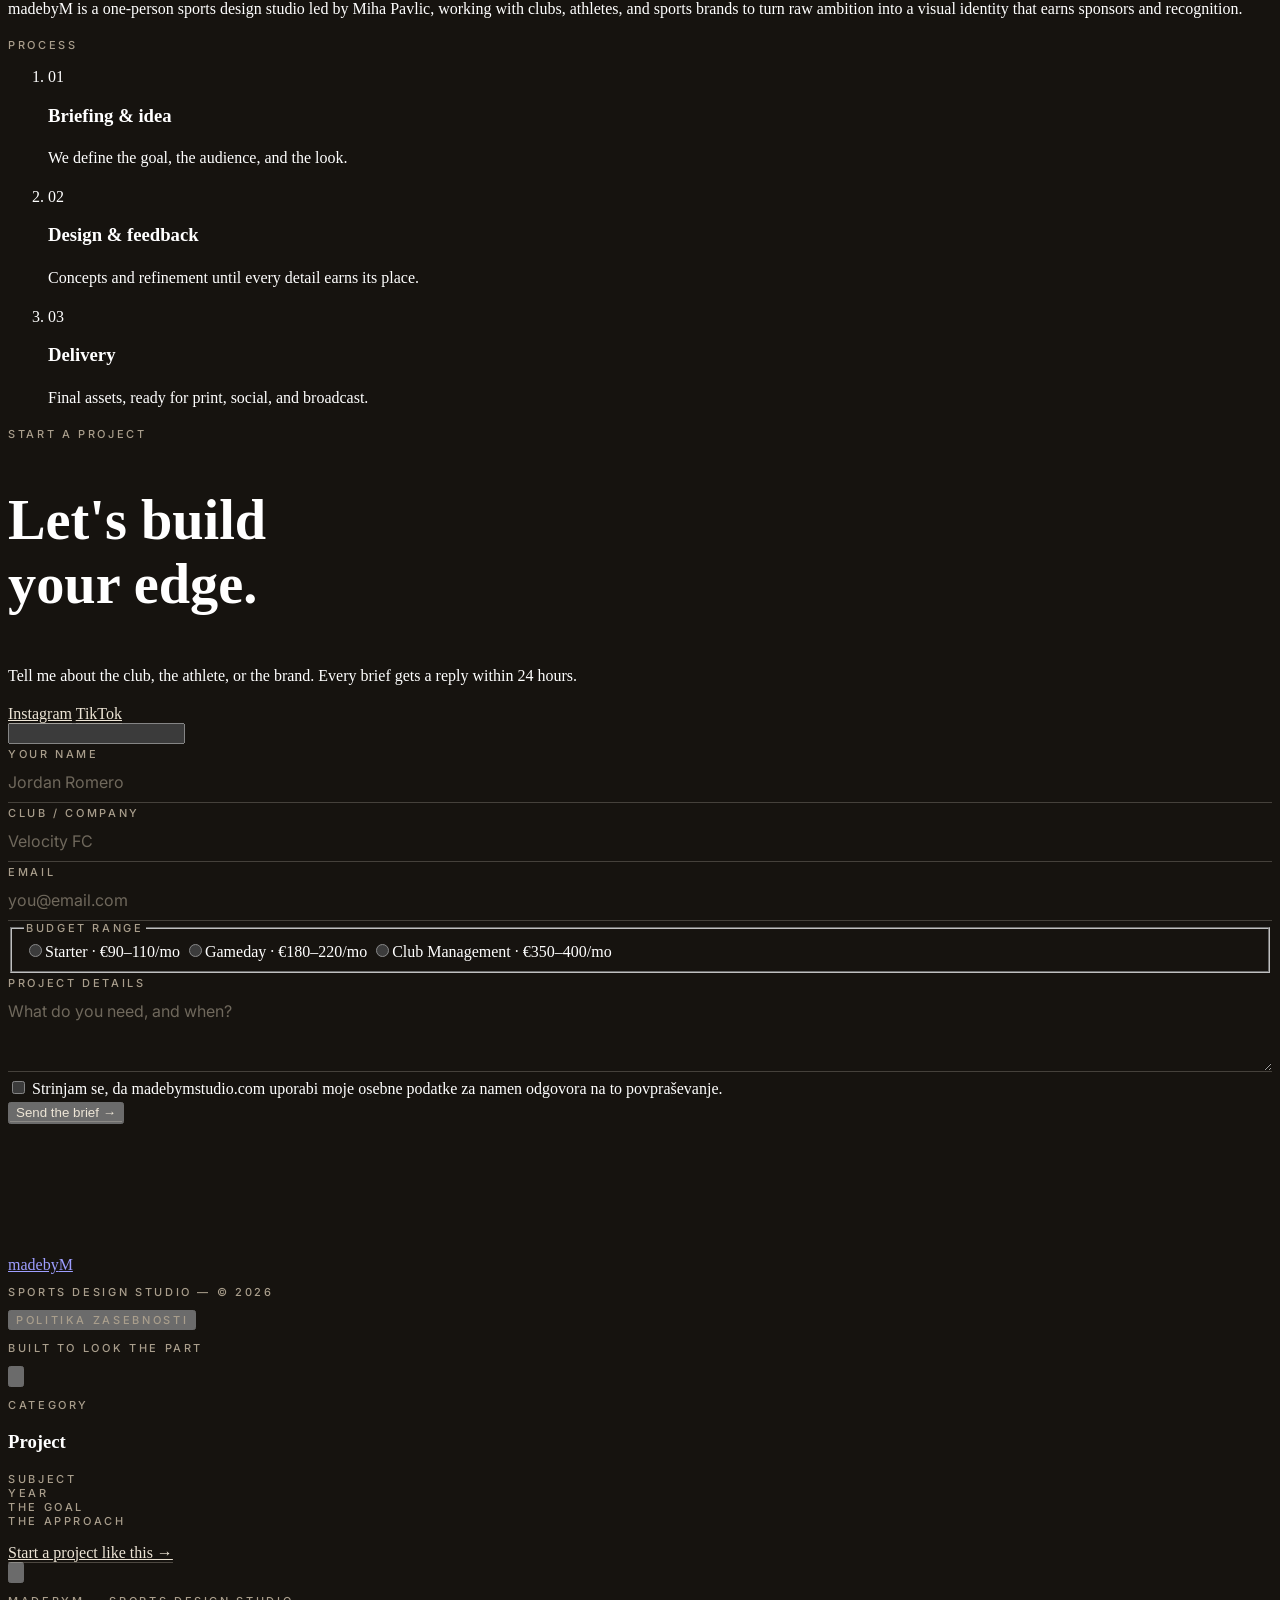
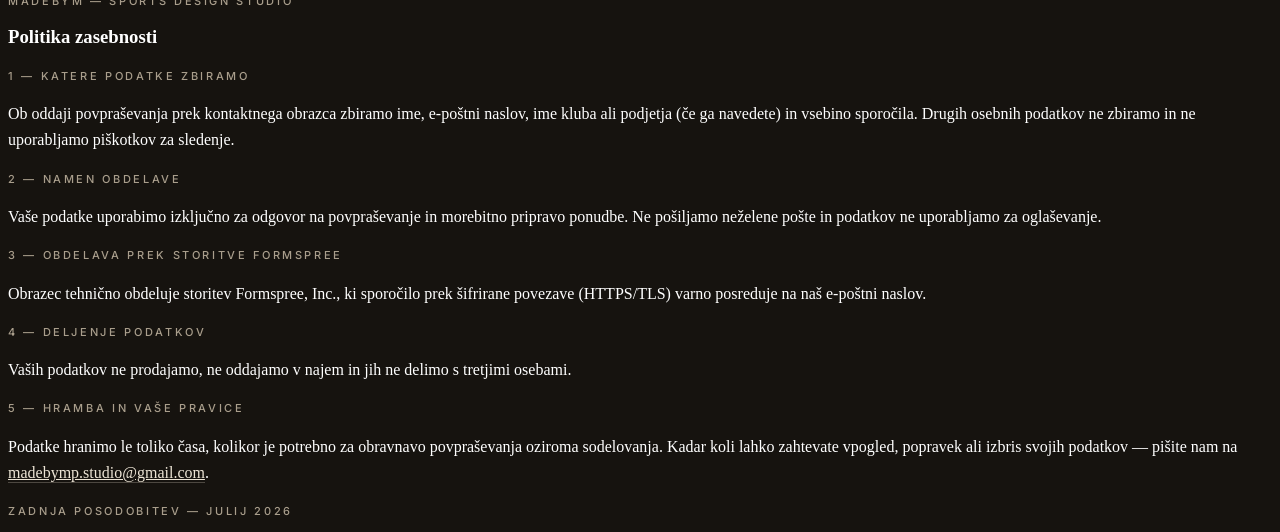
==== commit 1d841761: "Add GDPR consent checkbox and Slovenian privacy policy modal - Contact form: required consent checkb" ====
--- a/index.html
+++ b/index.html
@@ -523,6 +523,12 @@
               <textarea id="brief" name="brief" rows="3" required class="field" placeholder="What do you need, and when?"></textarea>
             </div>
 
+            <!-- GDPR consent -->
+            <label class="flex cursor-pointer items-start gap-3">
+              <input type="checkbox" name="gdpr" value="da" required class="mt-0.5 h-4 w-4 shrink-0 cursor-pointer accent-clay" />
+              <span class="prose-body text-sm text-stone">Strinjam se, da madebymstudio.com uporabi moje osebne podatke za namen odgovora na to povpraševanje.</span>
+            </label>
+
             <div>
               <button id="briefSubmit" type="submit" class="link text-base cursor-pointer">Send the brief →</button>
               <p id="formMsg" role="alert" aria-live="polite" class="mt-4 hidden text-sm text-clay"></p>
@@ -546,6 +552,7 @@
     <div class="flex flex-col items-center justify-between gap-4 px-6 sm:flex-row md:px-12">
       <a href="#top" class="group font-display text-lg font-black"><span class="text-bone">madeby</span><span class="italic text-clay-light">M</span></a>
       <p class="eyebrow text-stone/70">Sports Design Studio — © 2026</p>
+      <button id="privacyOpen" type="button" class="eyebrow cursor-pointer text-stone/70 transition-colors hover:text-clay">Politika zasebnosti</button>
       <p class="eyebrow text-stone/70">Built to look the part</p>
     </div>
   </footer>
@@ -570,6 +577,43 @@
           <div class="sm:col-span-2"><dt class="eyebrow text-stone/70">The approach</dt><dd id="lbApproach" class="prose-body mt-2 text-stone"></dd></div>
         </dl>
         <a href="#contact" data-close class="link mt-9 inline-block text-sm">Start a project like this →</a>
+      </div>
+    </div>
+  </div>
+
+  <!-- ================= PRIVACY POLICY MODAL ================= -->
+  <div id="privacyModal" class="fixed inset-0 z-50 hidden items-center justify-center p-4">
+    <div data-privacy-close class="absolute inset-0 bg-bg/90"></div>
+    <div role="dialog" aria-modal="true" aria-labelledby="privacyTitle" class="relative z-10 max-h-[88vh] w-full max-w-2xl overflow-y-auto bg-surface p-7 sm:p-10">
+      <button data-privacy-close aria-label="Zapri" class="absolute right-4 top-4 inline-flex h-10 w-10 items-center justify-center text-bone cursor-pointer hover:text-clay">
+        <svg class="h-5 w-5" viewBox="0 0 24 24" fill="none" stroke="currentColor" stroke-width="1.5" stroke-linecap="round"><path d="M6 6l12 12M18 6 6 18"/></svg>
+      </button>
+
+      <p class="eyebrow text-clay">madebyM — Sports Design Studio</p>
+      <h3 id="privacyTitle" class="mt-3 font-display text-2xl font-black uppercase tracking-tight sm:text-3xl">Politika zasebnosti</h3>
+
+      <div class="prose-body mt-8 space-y-6 text-sm text-stone">
+        <div>
+          <p class="eyebrow mb-2 text-stone/70">1 — Katere podatke zbiramo</p>
+          <p>Ob oddaji povpraševanja prek kontaktnega obrazca zbiramo ime, e-poštni naslov, ime kluba ali podjetja (če ga navedete) in vsebino sporočila. Drugih osebnih podatkov ne zbiramo in ne uporabljamo piškotkov za sledenje.</p>
+        </div>
+        <div>
+          <p class="eyebrow mb-2 text-stone/70">2 — Namen obdelave</p>
+          <p>Vaše podatke uporabimo izključno za odgovor na povpraševanje in morebitno pripravo ponudbe. Ne pošiljamo neželene pošte in podatkov ne uporabljamo za oglaševanje.</p>
+        </div>
+        <div>
+          <p class="eyebrow mb-2 text-stone/70">3 — Obdelava prek storitve Formspree</p>
+          <p>Obrazec tehnično obdeluje storitev Formspree, Inc., ki sporočilo prek šifrirane povezave (HTTPS/TLS) varno posreduje na naš e-poštni naslov.</p>
+        </div>
+        <div>
+          <p class="eyebrow mb-2 text-stone/70">4 — Deljenje podatkov</p>
+          <p>Vaših podatkov ne prodajamo, ne oddajamo v najem in jih ne delimo s tretjimi osebami.</p>
+        </div>
+        <div>
+          <p class="eyebrow mb-2 text-stone/70">5 — Hramba in vaše pravice</p>
+          <p>Podatke hranimo le toliko časa, kolikor je potrebno za obravnavo povpraševanja oziroma sodelovanja. Kadar koli lahko zahtevate vpogled, popravek ali izbris svojih podatkov — pišite nam na <a href="mailto:madebymp.studio@gmail.com" class="link">madebymp.studio@gmail.com</a>.</p>
+        </div>
+        <p class="eyebrow pt-1 text-stone/50">Zadnja posodobitev — julij 2026</p>
       </div>
     </div>
   </div>
@@ -645,6 +689,26 @@
       if (e.key === 'Escape' && !lightbox.classList.contains('hidden')) closeLightbox();
     });
 
+    // Privacy policy modal
+    var privacyModal = document.getElementById('privacyModal');
+    var privacyLastFocus = null;
+    function openPrivacy() {
+      privacyLastFocus = document.activeElement;
+      privacyModal.classList.remove('hidden'); privacyModal.classList.add('flex');
+      document.body.style.overflow = 'hidden';
+      privacyModal.querySelector('button[data-privacy-close]').focus();
+    }
+    function closePrivacy() {
+      privacyModal.classList.add('hidden'); privacyModal.classList.remove('flex');
+      document.body.style.overflow = '';
+      if (privacyLastFocus) privacyLastFocus.focus();
+    }
+    document.getElementById('privacyOpen').addEventListener('click', openPrivacy);
+    privacyModal.querySelectorAll('[data-privacy-close]').forEach(function (el) { el.addEventListener('click', closePrivacy); });
+    document.addEventListener('keydown', function (e) {
+      if (e.key === 'Escape' && !privacyModal.classList.contains('hidden')) closePrivacy();
+    });
+
     // Contact form -> async Formspree submission (fetch, no page reload).
     // Setup: create a form at formspree.io and put its ID in the action URL above.
     var form = document.getElementById('briefForm');
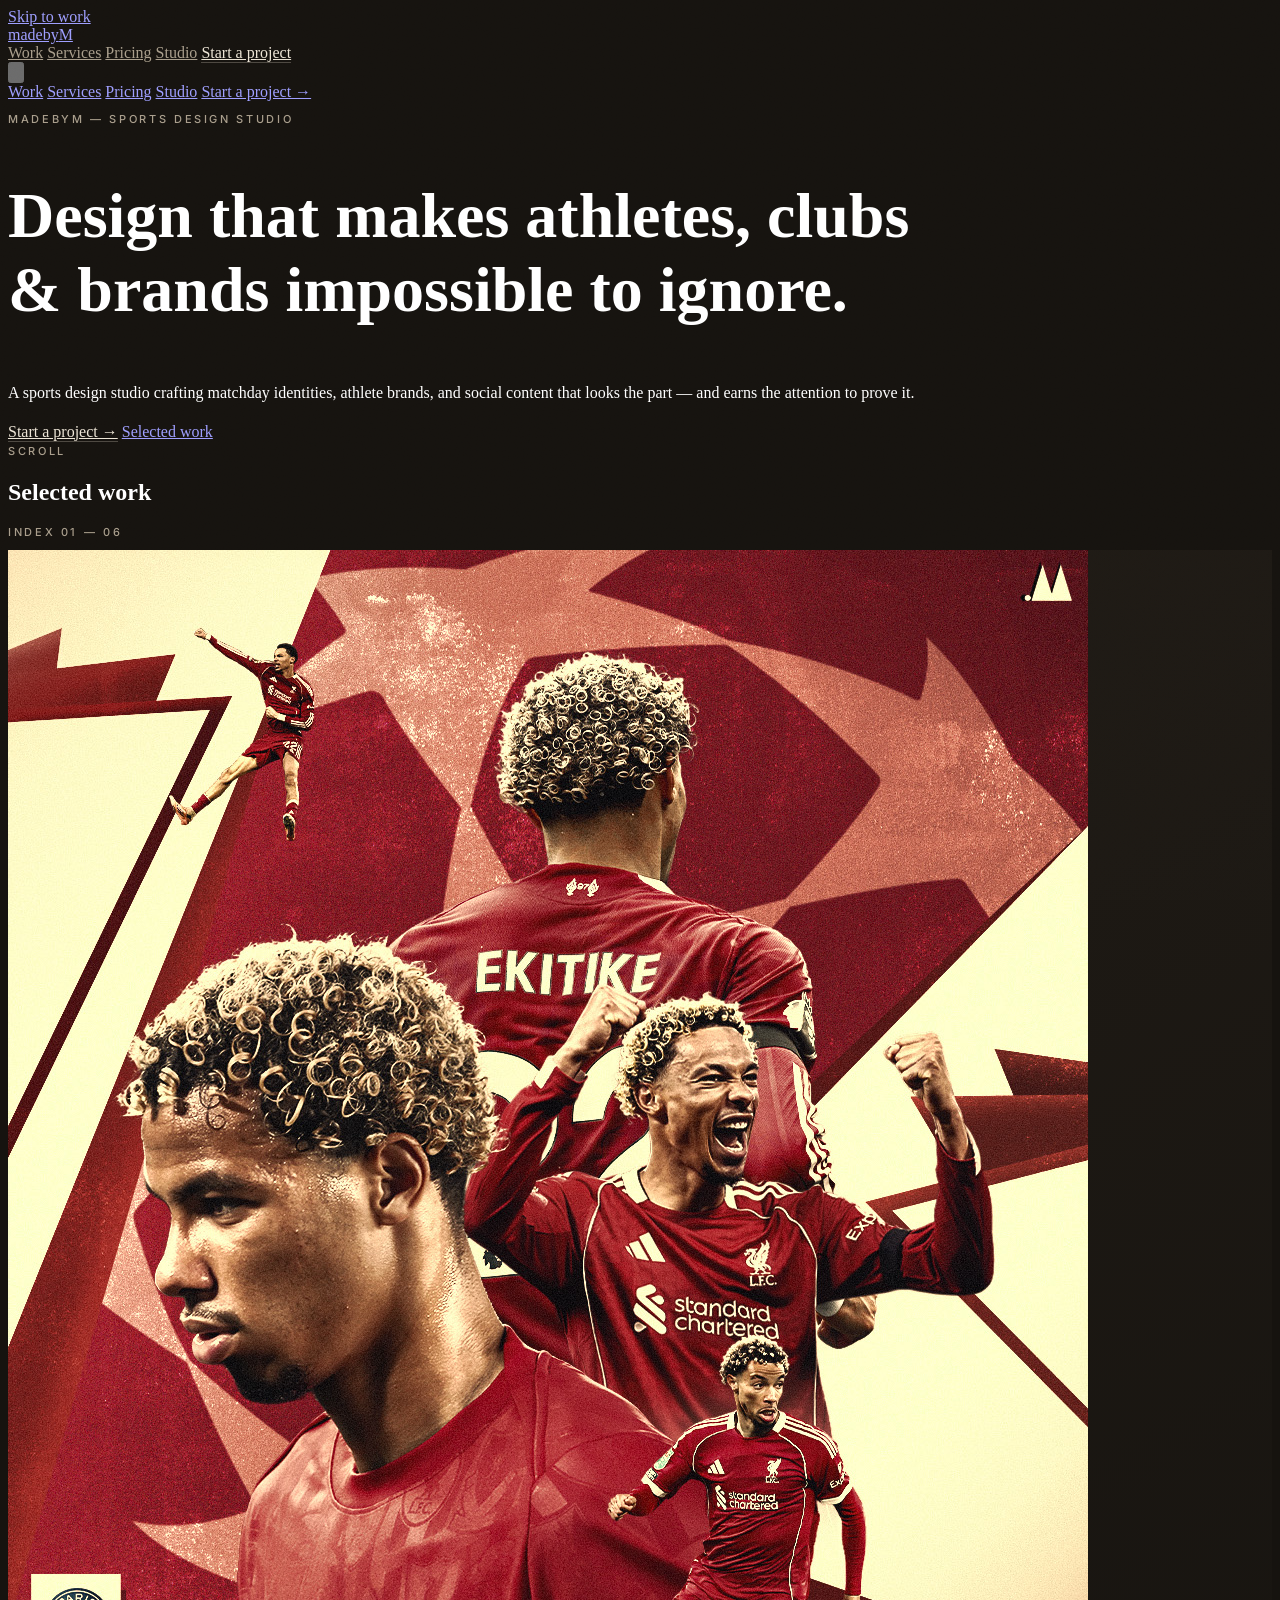
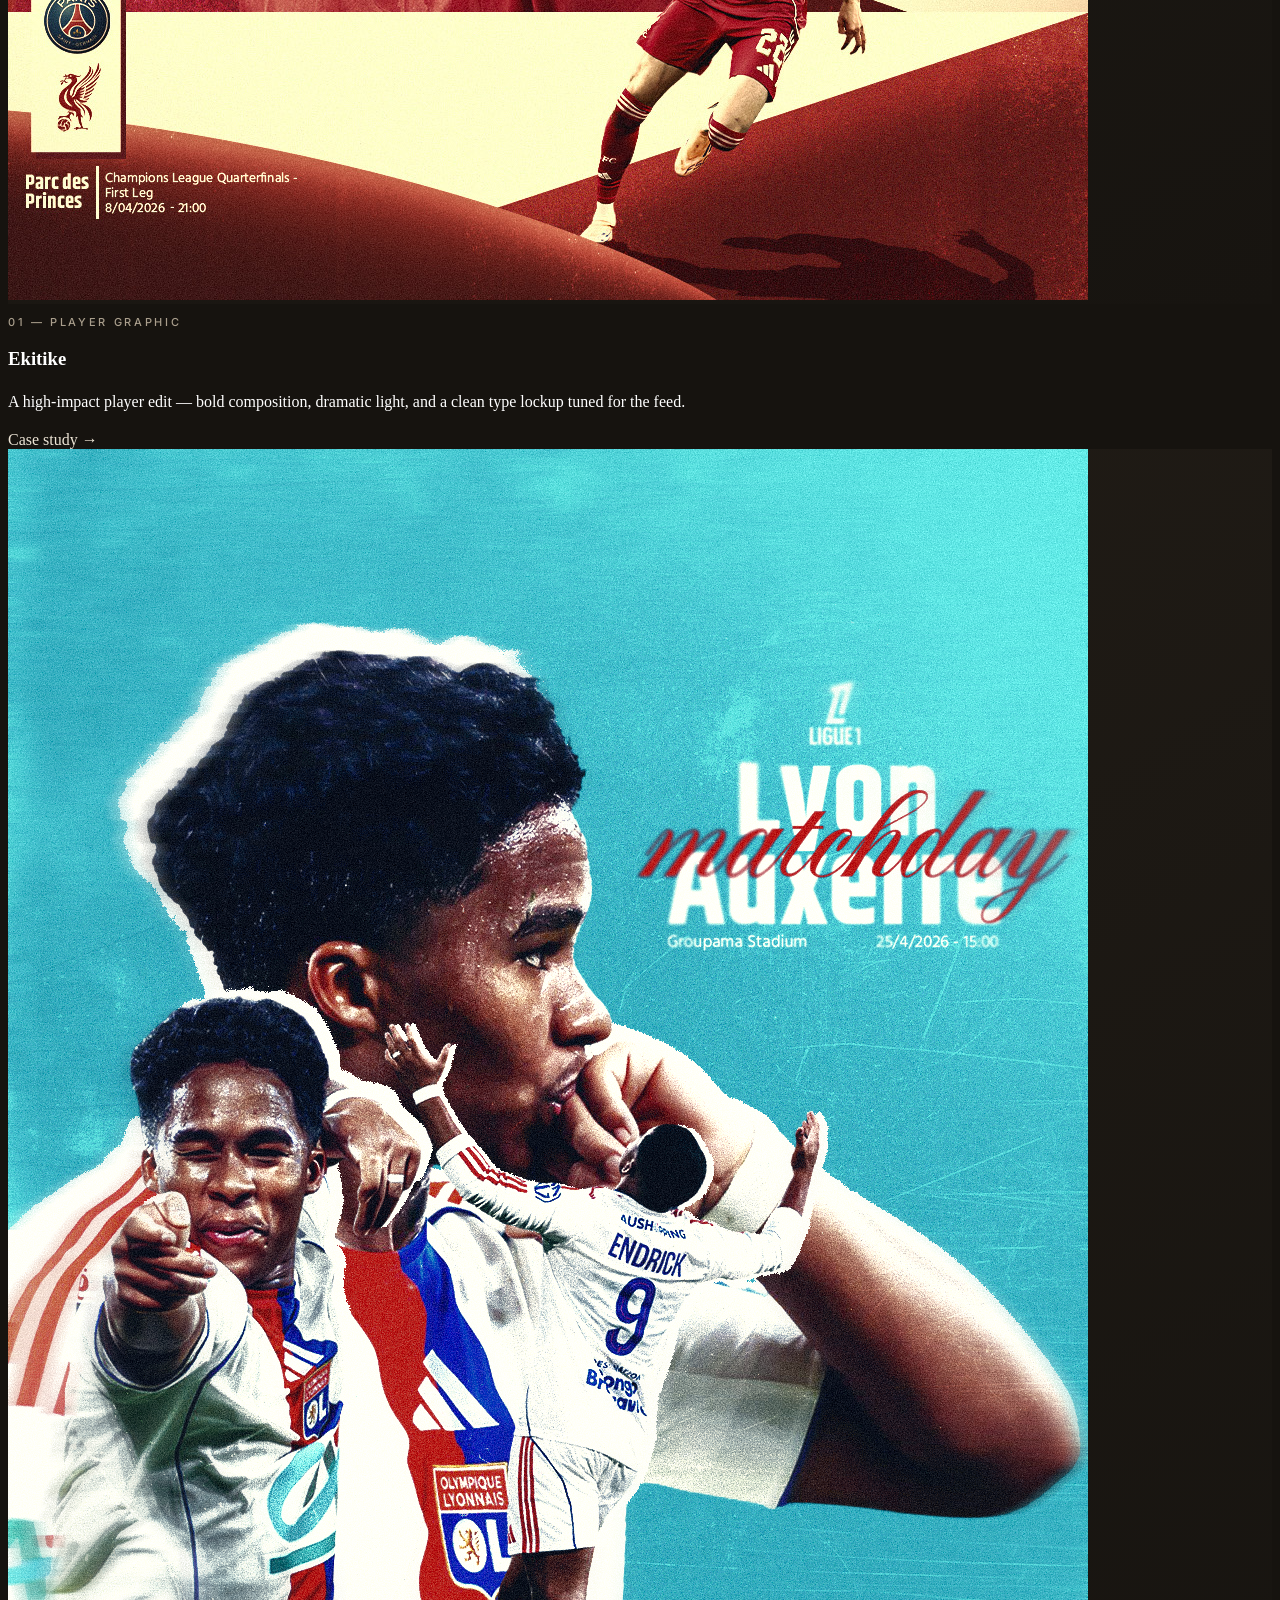
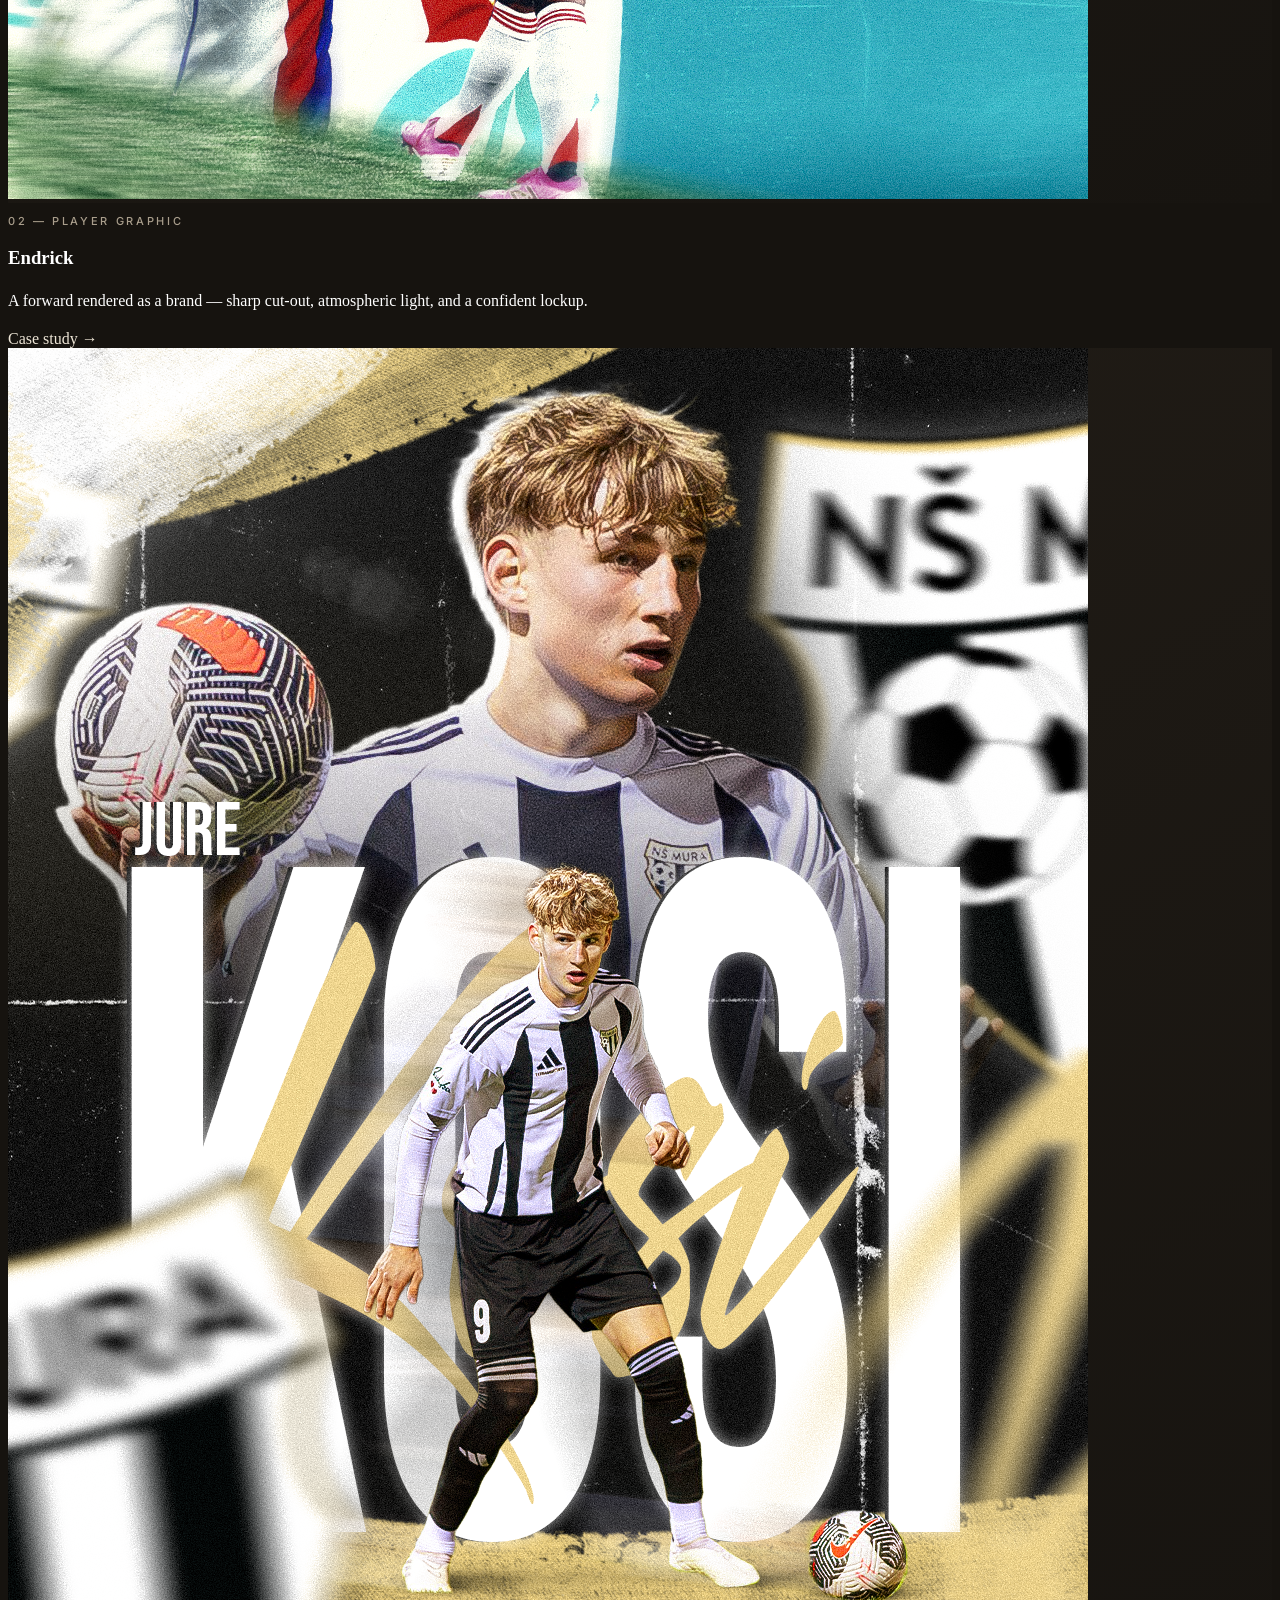
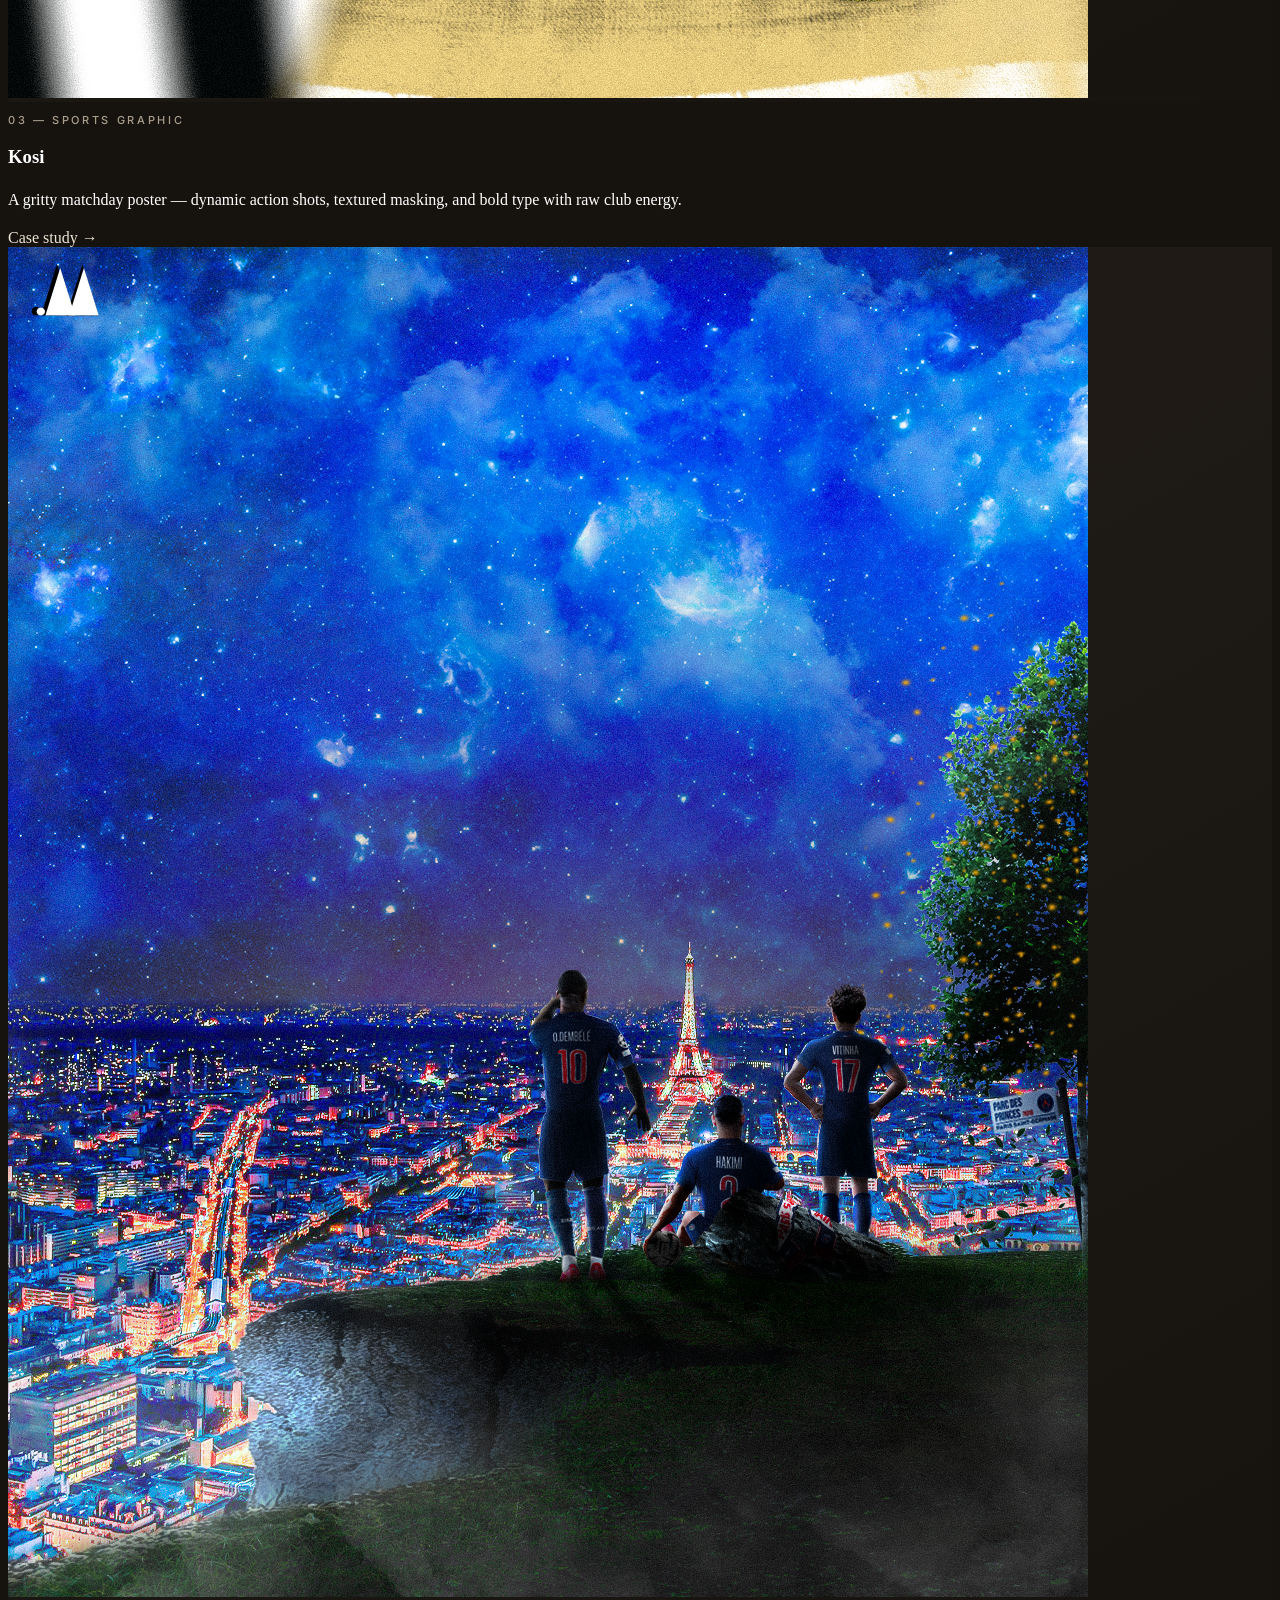
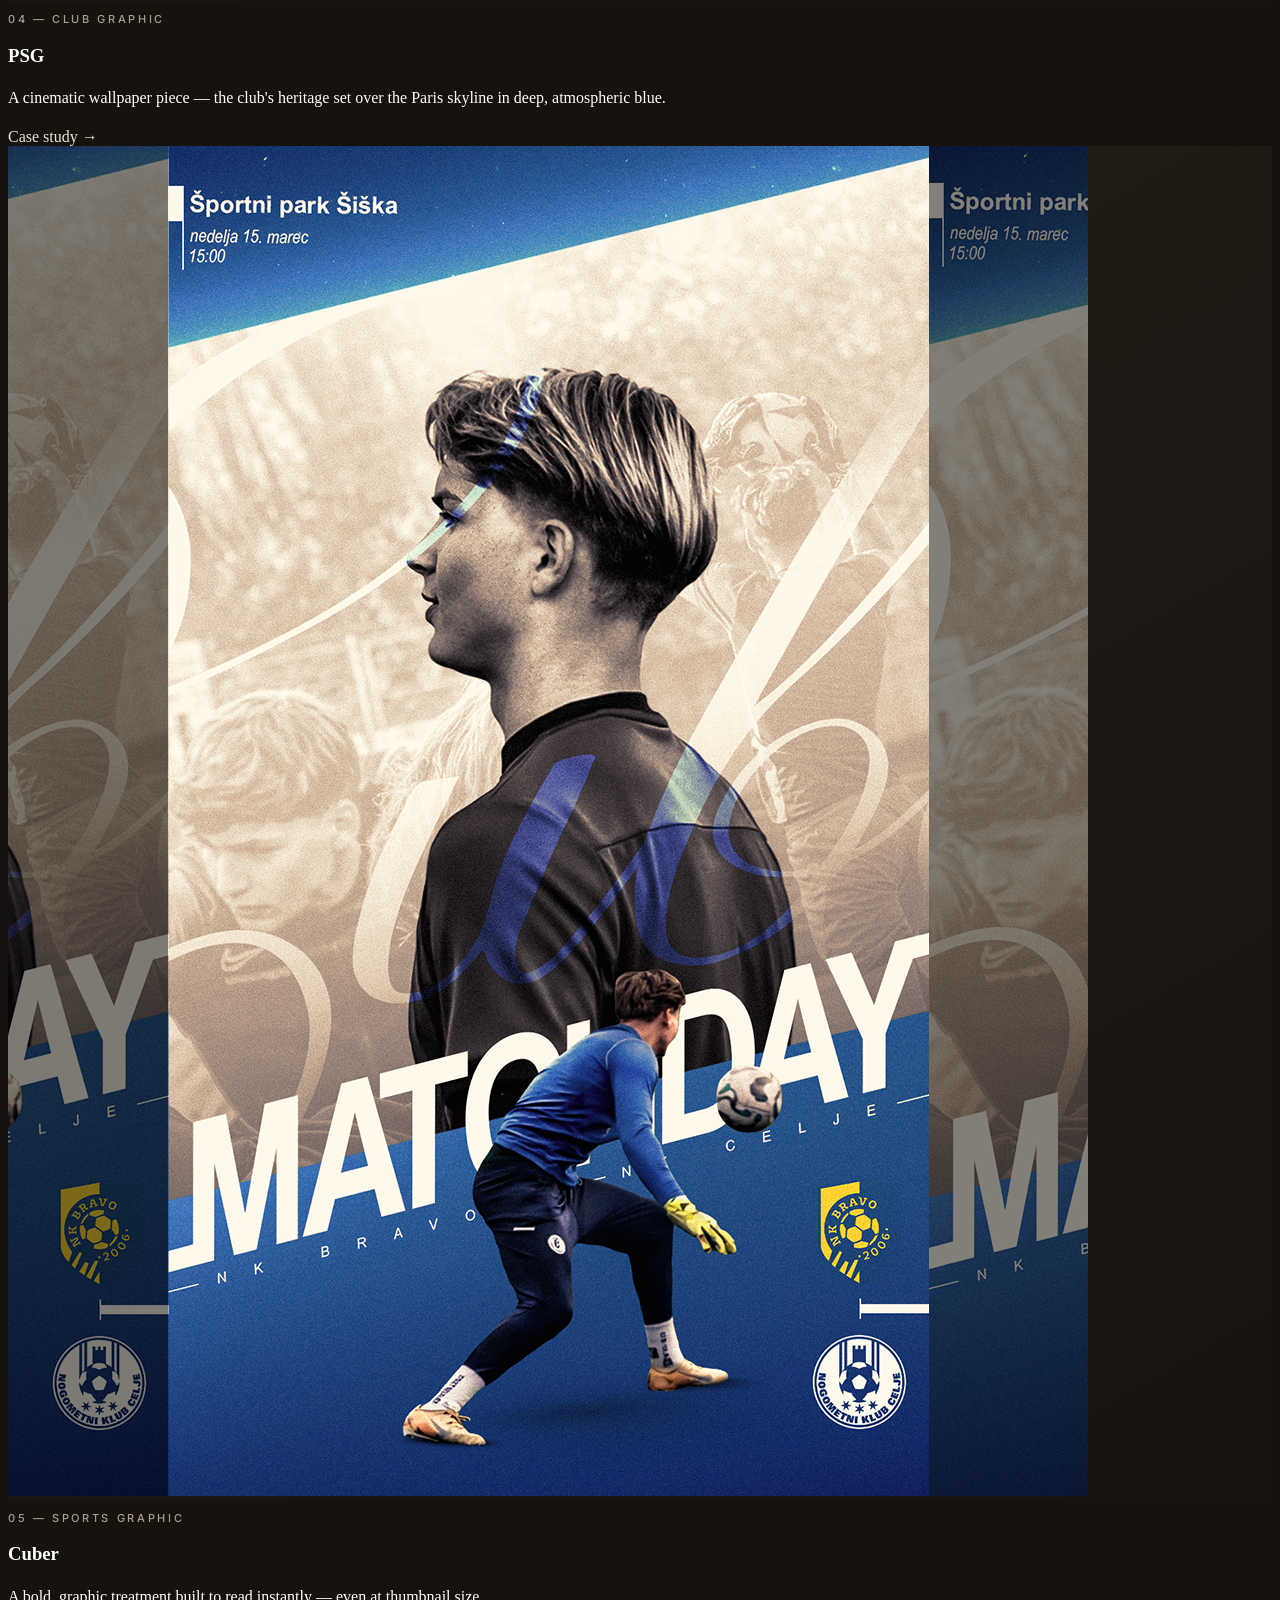
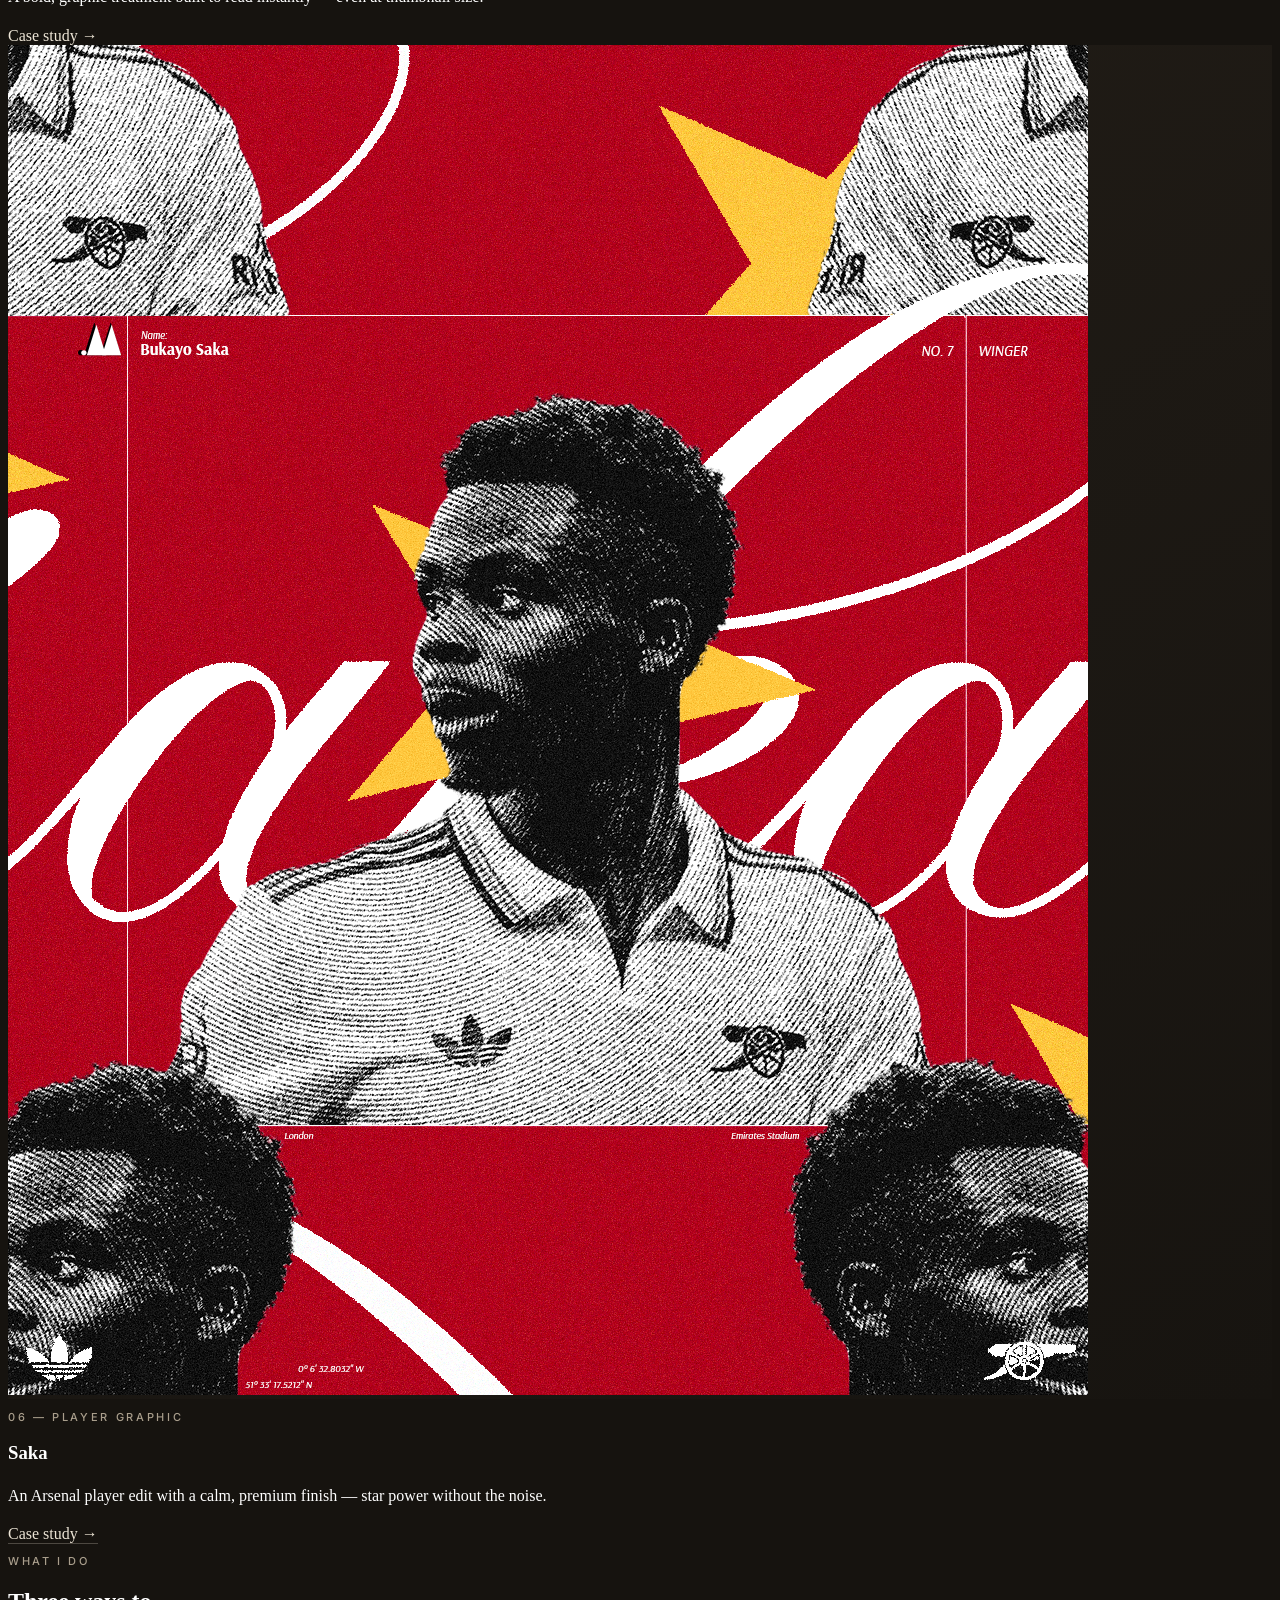
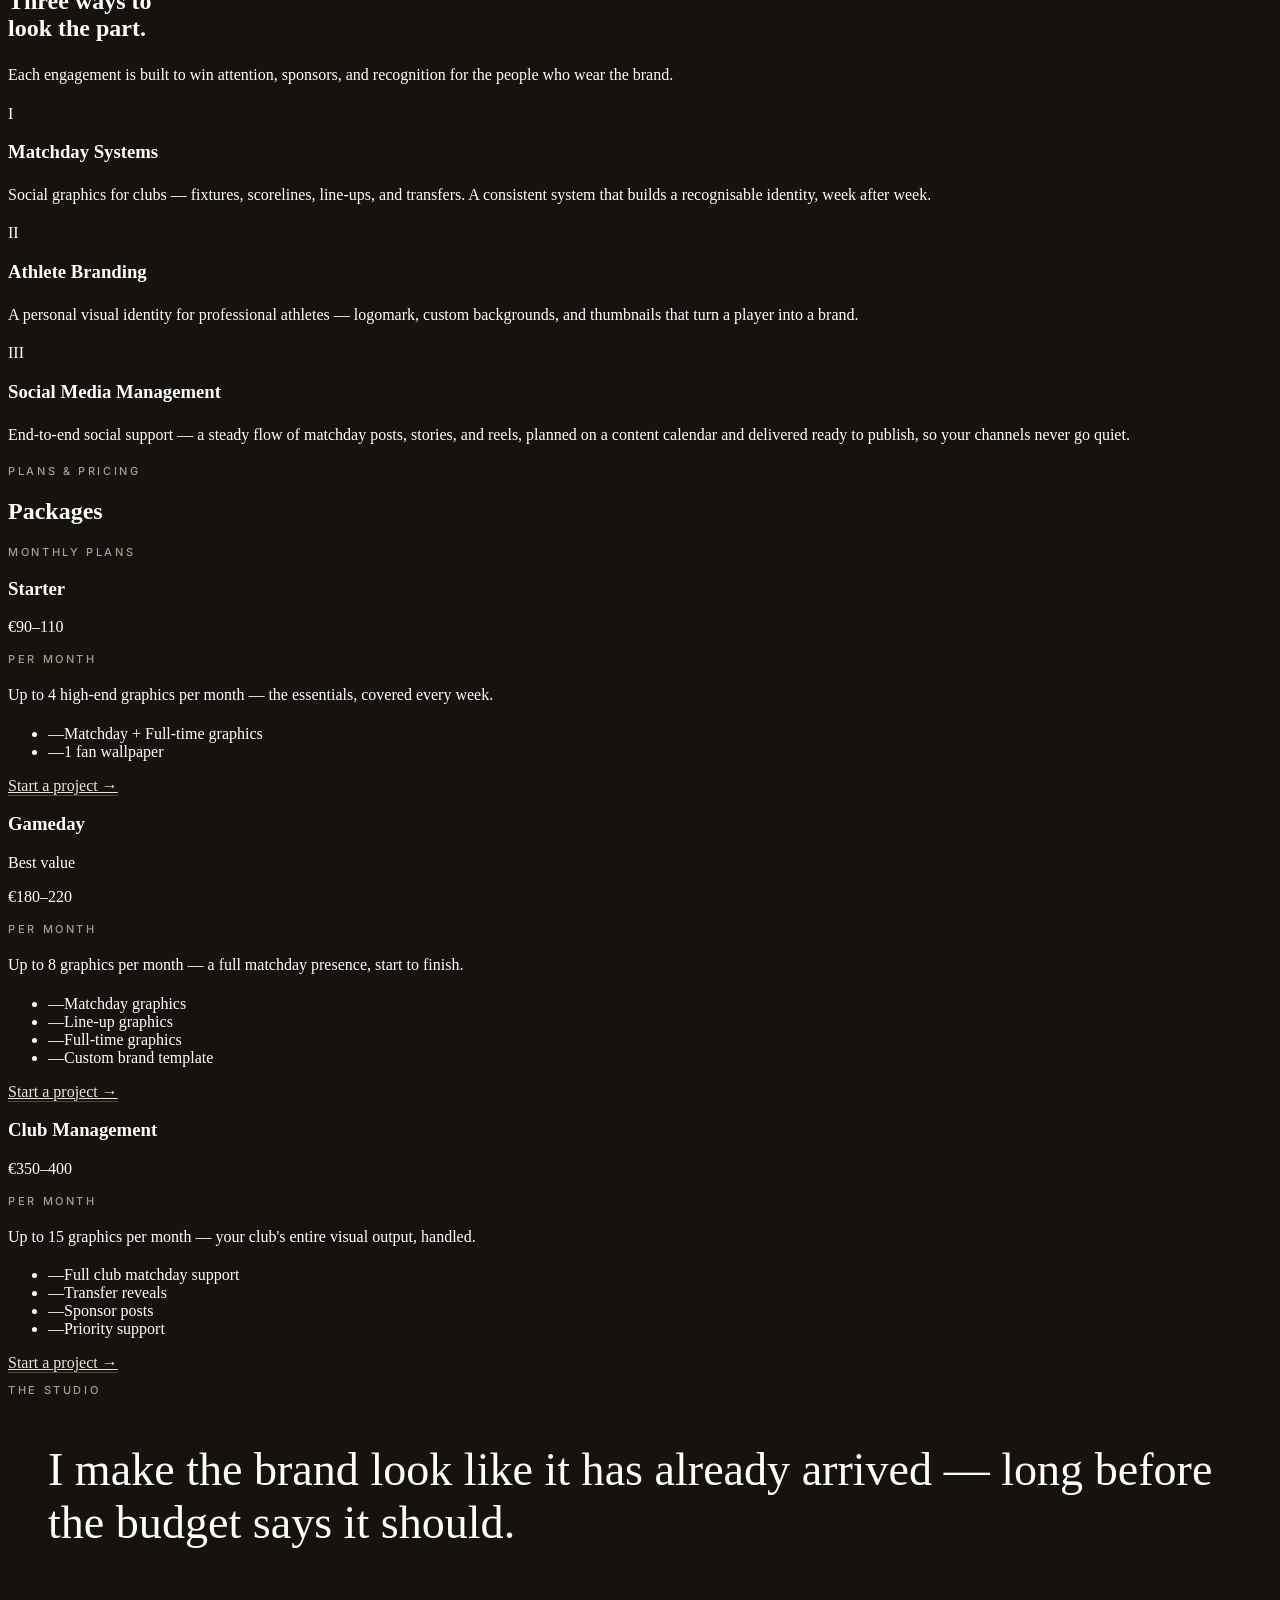
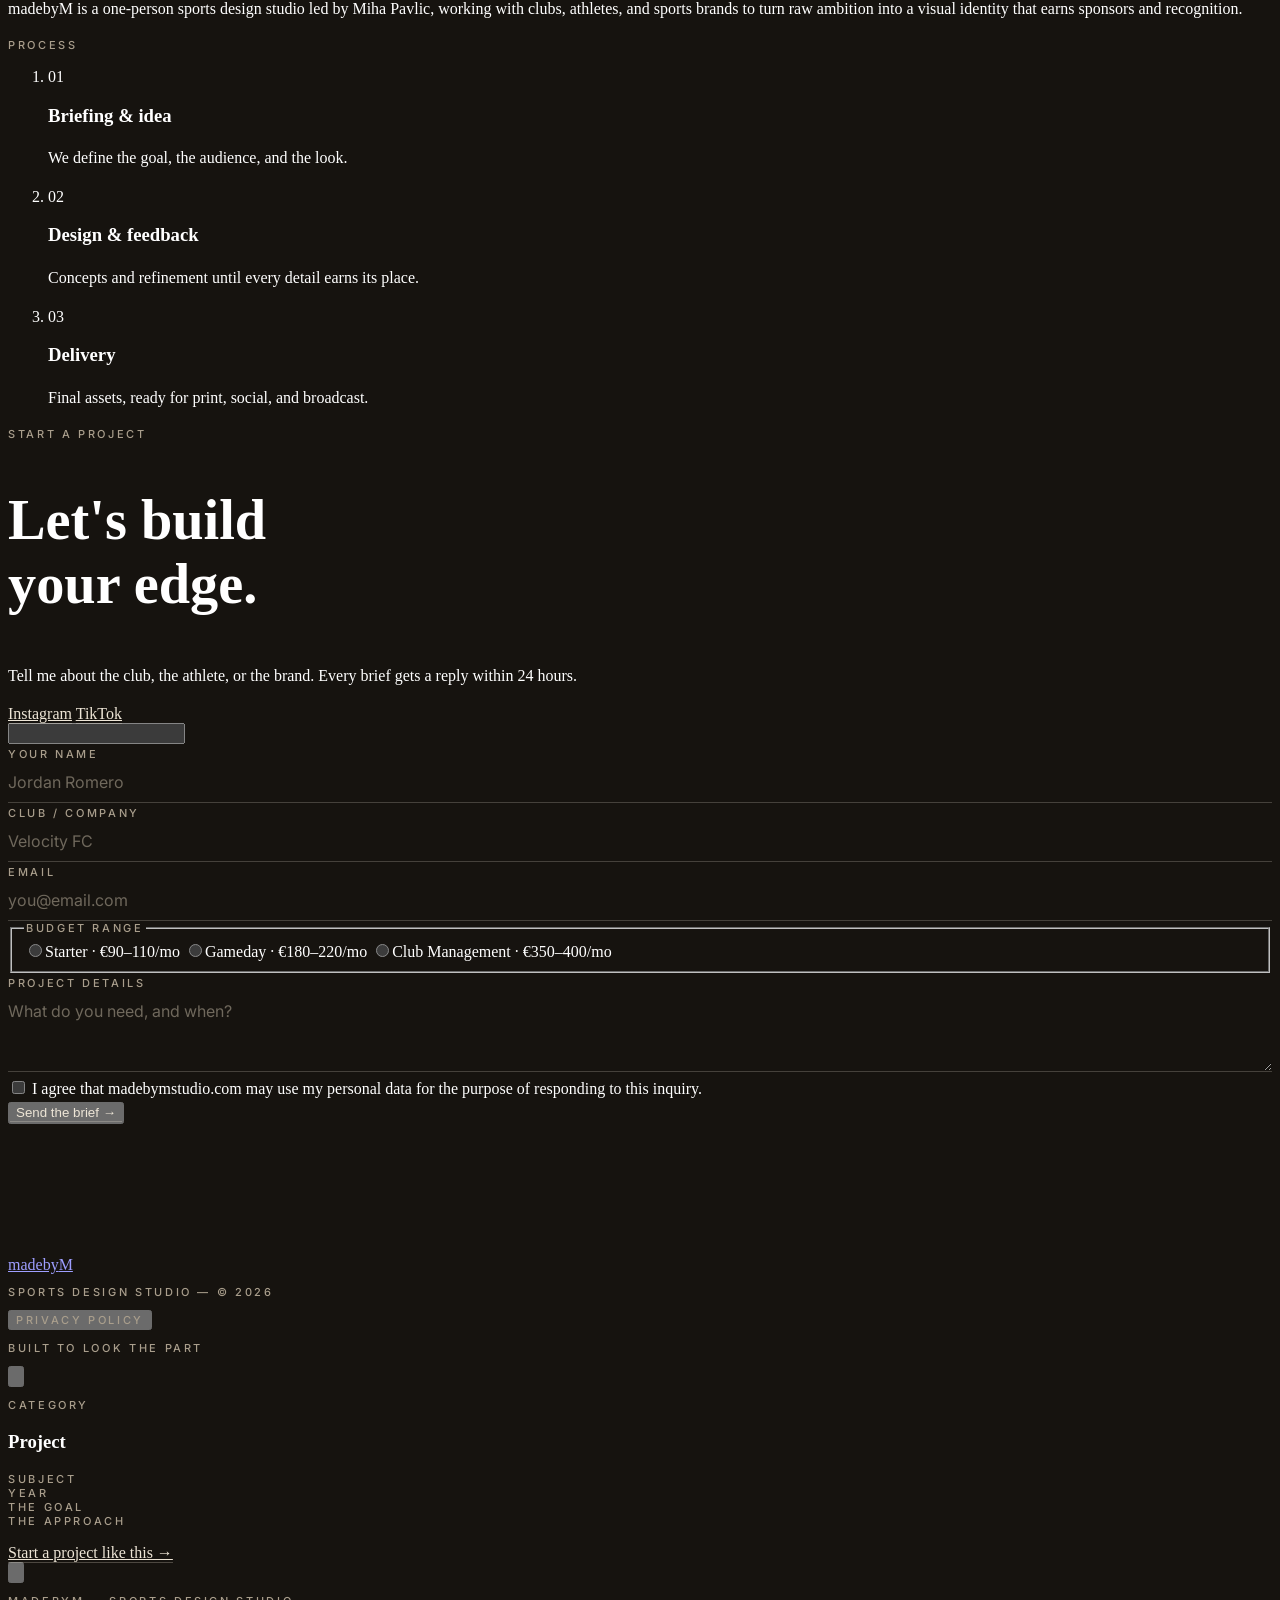
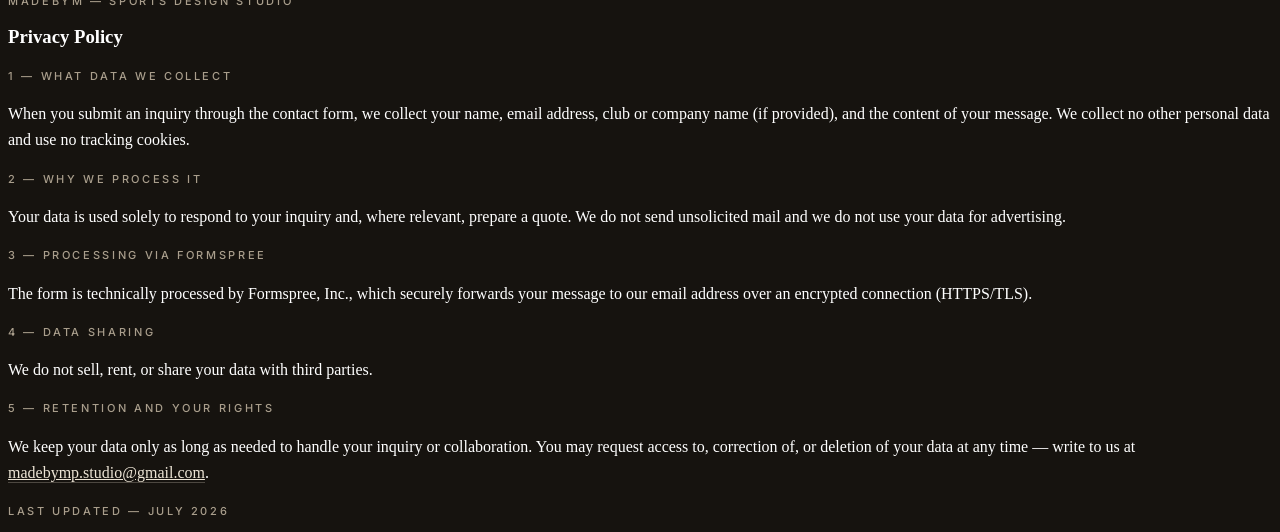
==== commit 560b36fa: "Translate GDPR consent and privacy policy to English Co-Authored-By: Claude Fable 5 <noreply@anthrop" ====
--- a/index.html
+++ b/index.html
@@ -526,7 +526,7 @@
             <!-- GDPR consent -->
             <label class="flex cursor-pointer items-start gap-3">
               <input type="checkbox" name="gdpr" value="da" required class="mt-0.5 h-4 w-4 shrink-0 cursor-pointer accent-clay" />
-              <span class="prose-body text-sm text-stone">Strinjam se, da madebymstudio.com uporabi moje osebne podatke za namen odgovora na to povpraševanje.</span>
+              <span class="prose-body text-sm text-stone">I agree that madebymstudio.com may use my personal data for the purpose of responding to this inquiry.</span>
             </label>
 
             <div>
@@ -552,7 +552,7 @@
     <div class="flex flex-col items-center justify-between gap-4 px-6 sm:flex-row md:px-12">
       <a href="#top" class="group font-display text-lg font-black"><span class="text-bone">madeby</span><span class="italic text-clay-light">M</span></a>
       <p class="eyebrow text-stone/70">Sports Design Studio — © 2026</p>
-      <button id="privacyOpen" type="button" class="eyebrow cursor-pointer text-stone/70 transition-colors hover:text-clay">Politika zasebnosti</button>
+      <button id="privacyOpen" type="button" class="eyebrow cursor-pointer text-stone/70 transition-colors hover:text-clay">Privacy Policy</button>
       <p class="eyebrow text-stone/70">Built to look the part</p>
     </div>
   </footer>
@@ -585,35 +585,35 @@
   <div id="privacyModal" class="fixed inset-0 z-50 hidden items-center justify-center p-4">
     <div data-privacy-close class="absolute inset-0 bg-bg/90"></div>
     <div role="dialog" aria-modal="true" aria-labelledby="privacyTitle" class="relative z-10 max-h-[88vh] w-full max-w-2xl overflow-y-auto bg-surface p-7 sm:p-10">
-      <button data-privacy-close aria-label="Zapri" class="absolute right-4 top-4 inline-flex h-10 w-10 items-center justify-center text-bone cursor-pointer hover:text-clay">
+      <button data-privacy-close aria-label="Close" class="absolute right-4 top-4 inline-flex h-10 w-10 items-center justify-center text-bone cursor-pointer hover:text-clay">
         <svg class="h-5 w-5" viewBox="0 0 24 24" fill="none" stroke="currentColor" stroke-width="1.5" stroke-linecap="round"><path d="M6 6l12 12M18 6 6 18"/></svg>
       </button>
 
       <p class="eyebrow text-clay">madebyM — Sports Design Studio</p>
-      <h3 id="privacyTitle" class="mt-3 font-display text-2xl font-black uppercase tracking-tight sm:text-3xl">Politika zasebnosti</h3>
+      <h3 id="privacyTitle" class="mt-3 font-display text-2xl font-black uppercase tracking-tight sm:text-3xl">Privacy Policy</h3>
 
       <div class="prose-body mt-8 space-y-6 text-sm text-stone">
         <div>
-          <p class="eyebrow mb-2 text-stone/70">1 — Katere podatke zbiramo</p>
-          <p>Ob oddaji povpraševanja prek kontaktnega obrazca zbiramo ime, e-poštni naslov, ime kluba ali podjetja (če ga navedete) in vsebino sporočila. Drugih osebnih podatkov ne zbiramo in ne uporabljamo piškotkov za sledenje.</p>
+          <p class="eyebrow mb-2 text-stone/70">1 — What data we collect</p>
+          <p>When you submit an inquiry through the contact form, we collect your name, email address, club or company name (if provided), and the content of your message. We collect no other personal data and use no tracking cookies.</p>
         </div>
         <div>
-          <p class="eyebrow mb-2 text-stone/70">2 — Namen obdelave</p>
-          <p>Vaše podatke uporabimo izključno za odgovor na povpraševanje in morebitno pripravo ponudbe. Ne pošiljamo neželene pošte in podatkov ne uporabljamo za oglaševanje.</p>
+          <p class="eyebrow mb-2 text-stone/70">2 — Why we process it</p>
+          <p>Your data is used solely to respond to your inquiry and, where relevant, prepare a quote. We do not send unsolicited mail and we do not use your data for advertising.</p>
         </div>
         <div>
-          <p class="eyebrow mb-2 text-stone/70">3 — Obdelava prek storitve Formspree</p>
-          <p>Obrazec tehnično obdeluje storitev Formspree, Inc., ki sporočilo prek šifrirane povezave (HTTPS/TLS) varno posreduje na naš e-poštni naslov.</p>
+          <p class="eyebrow mb-2 text-stone/70">3 — Processing via Formspree</p>
+          <p>The form is technically processed by Formspree, Inc., which securely forwards your message to our email address over an encrypted connection (HTTPS/TLS).</p>
         </div>
         <div>
-          <p class="eyebrow mb-2 text-stone/70">4 — Deljenje podatkov</p>
-          <p>Vaših podatkov ne prodajamo, ne oddajamo v najem in jih ne delimo s tretjimi osebami.</p>
+          <p class="eyebrow mb-2 text-stone/70">4 — Data sharing</p>
+          <p>We do not sell, rent, or share your data with third parties.</p>
         </div>
         <div>
-          <p class="eyebrow mb-2 text-stone/70">5 — Hramba in vaše pravice</p>
-          <p>Podatke hranimo le toliko časa, kolikor je potrebno za obravnavo povpraševanja oziroma sodelovanja. Kadar koli lahko zahtevate vpogled, popravek ali izbris svojih podatkov — pišite nam na <a href="mailto:madebymp.studio@gmail.com" class="link">madebymp.studio@gmail.com</a>.</p>
-        </div>
-        <p class="eyebrow pt-1 text-stone/50">Zadnja posodobitev — julij 2026</p>
+          <p class="eyebrow mb-2 text-stone/70">5 — Retention and your rights</p>
+          <p>We keep your data only as long as needed to handle your inquiry or collaboration. You may request access to, correction of, or deletion of your data at any time — write to us at <a href="mailto:madebymp.studio@gmail.com" class="link">madebymp.studio@gmail.com</a>.</p>
+        </div>
+        <p class="eyebrow pt-1 text-stone/50">Last updated — July 2026</p>
       </div>
     </div>
   </div>
